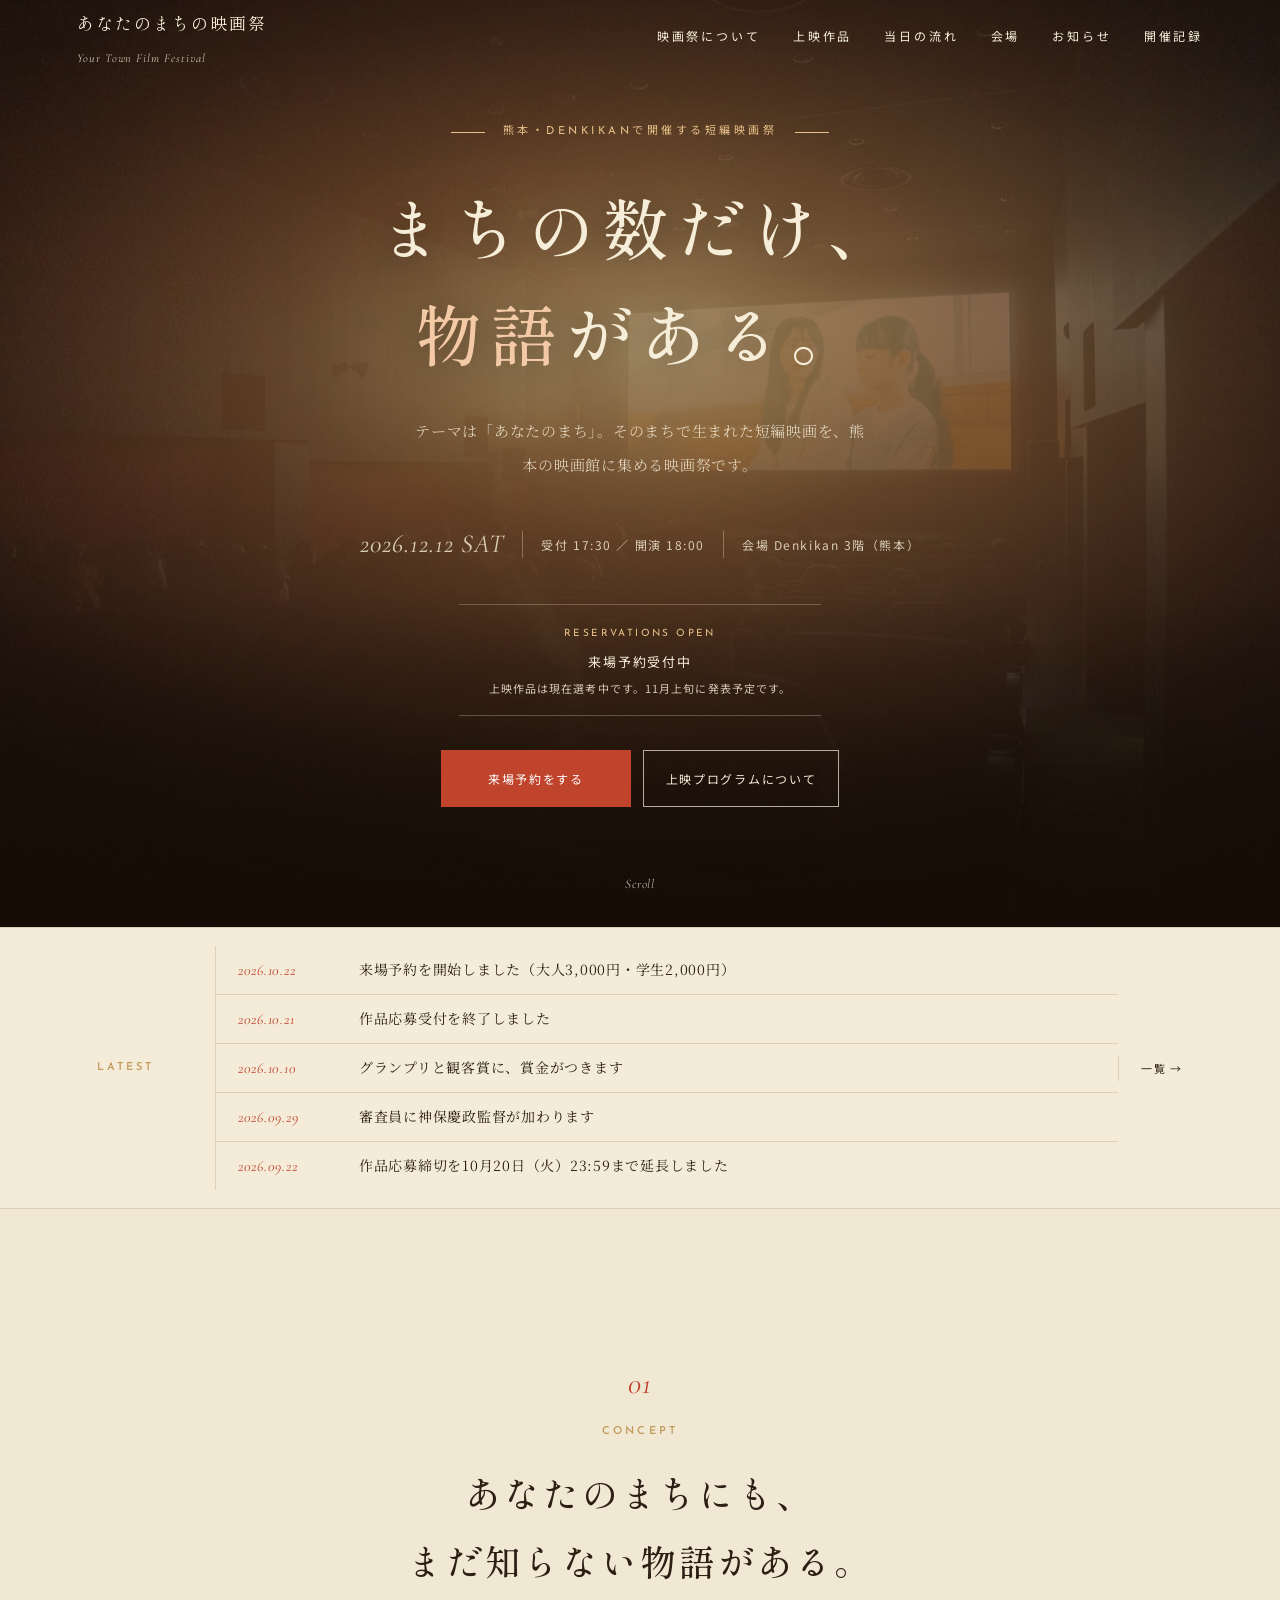
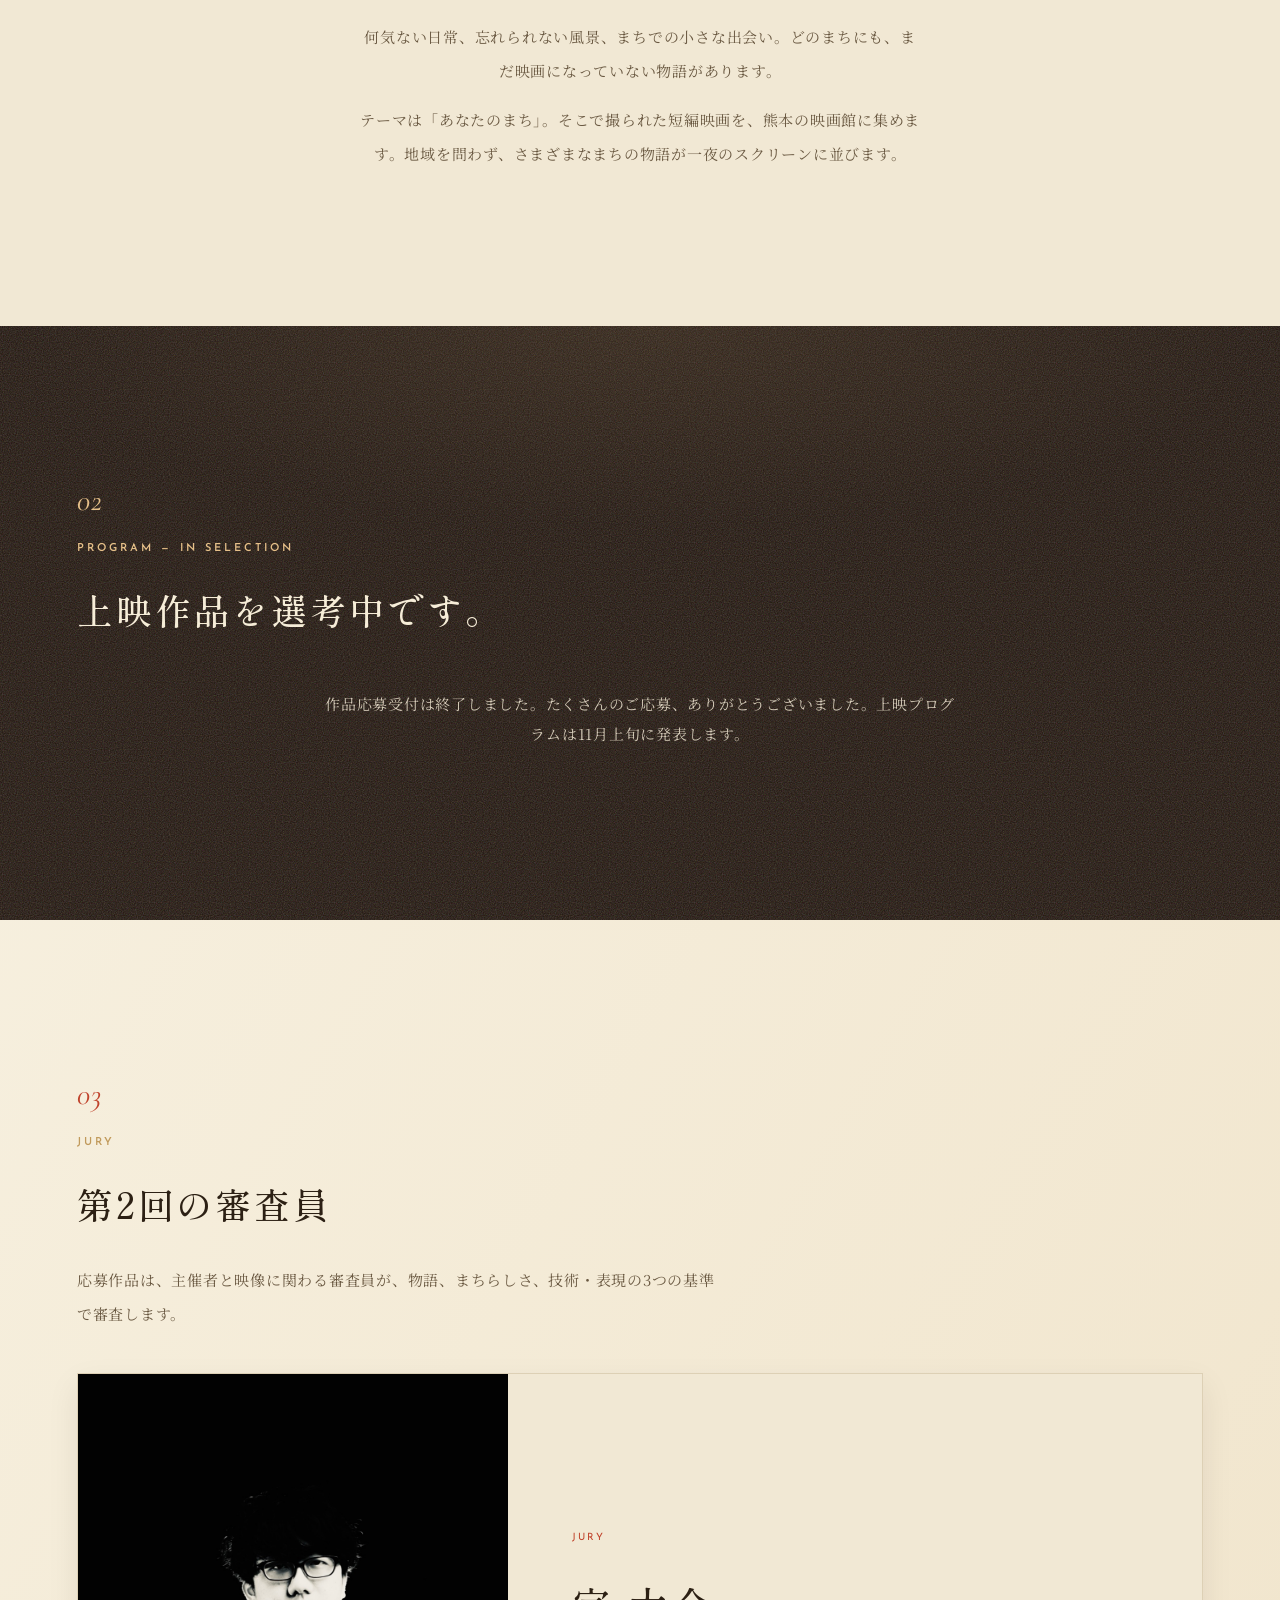
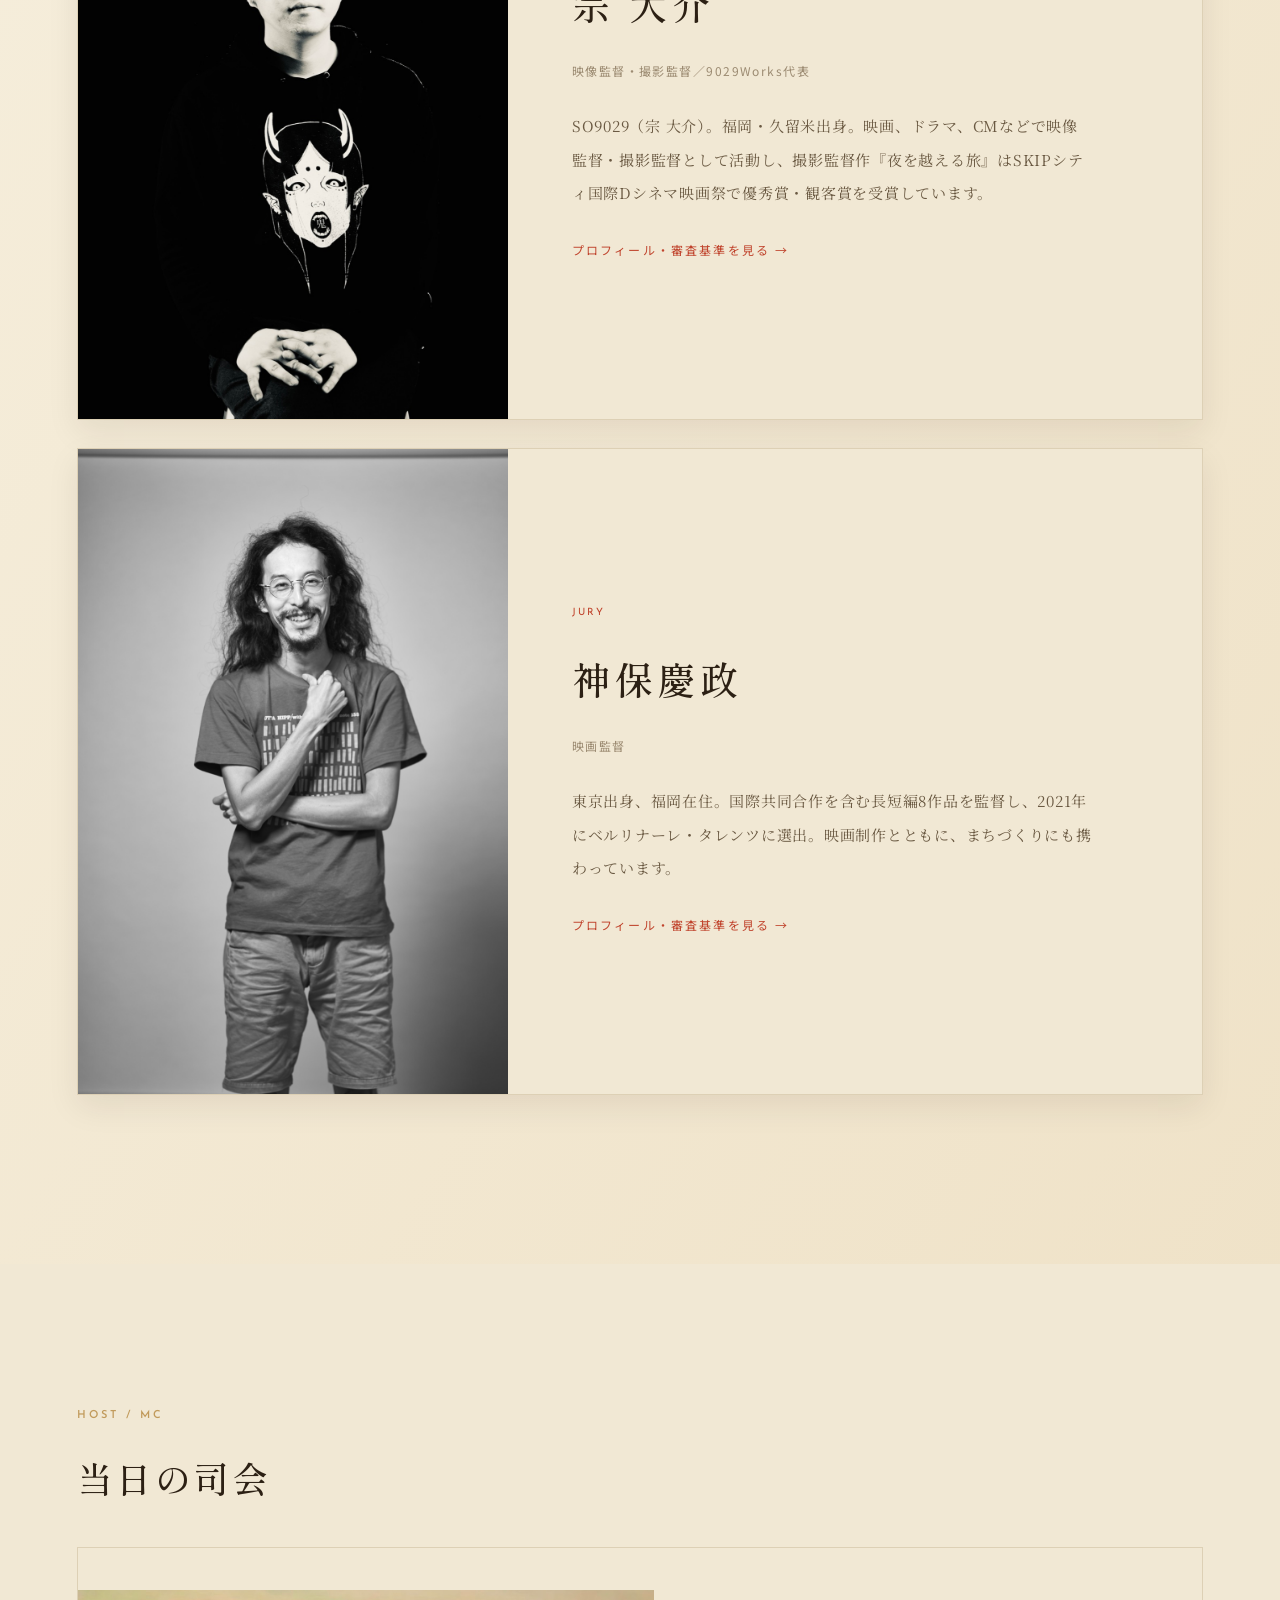
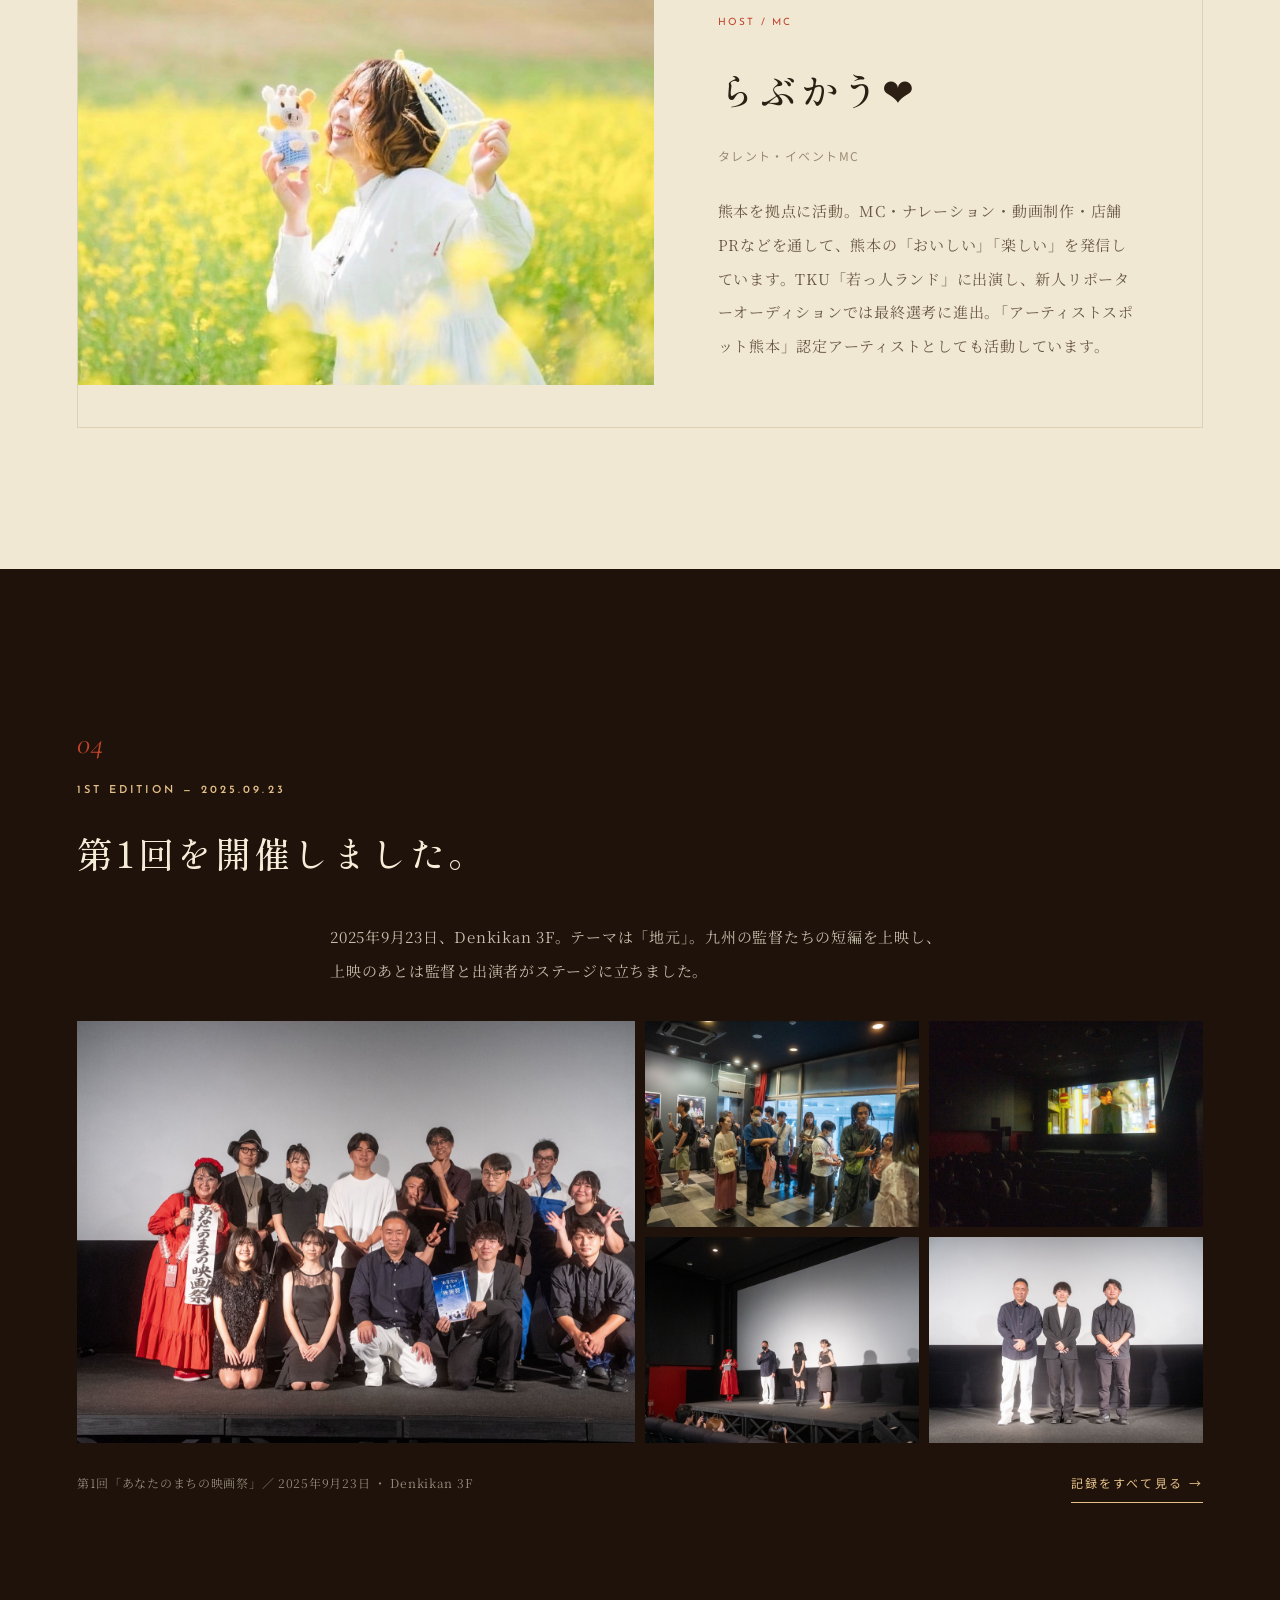
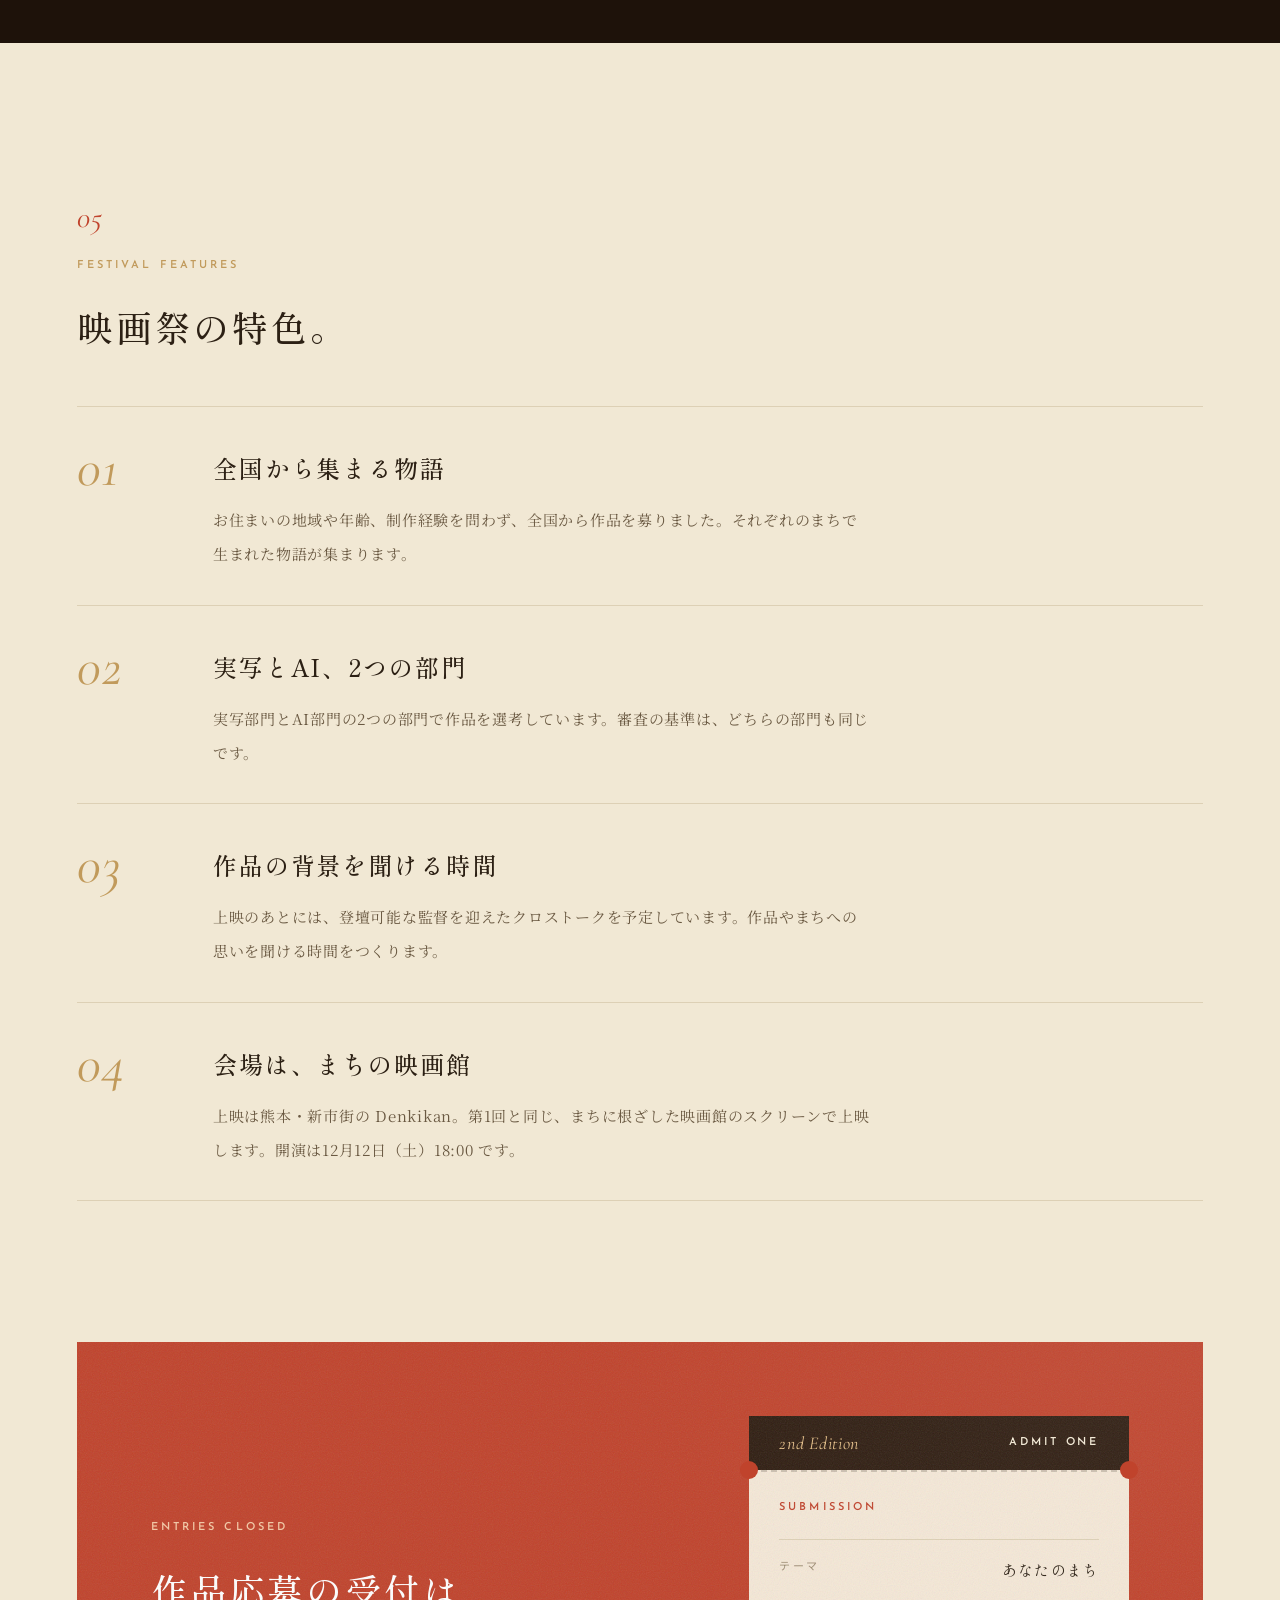
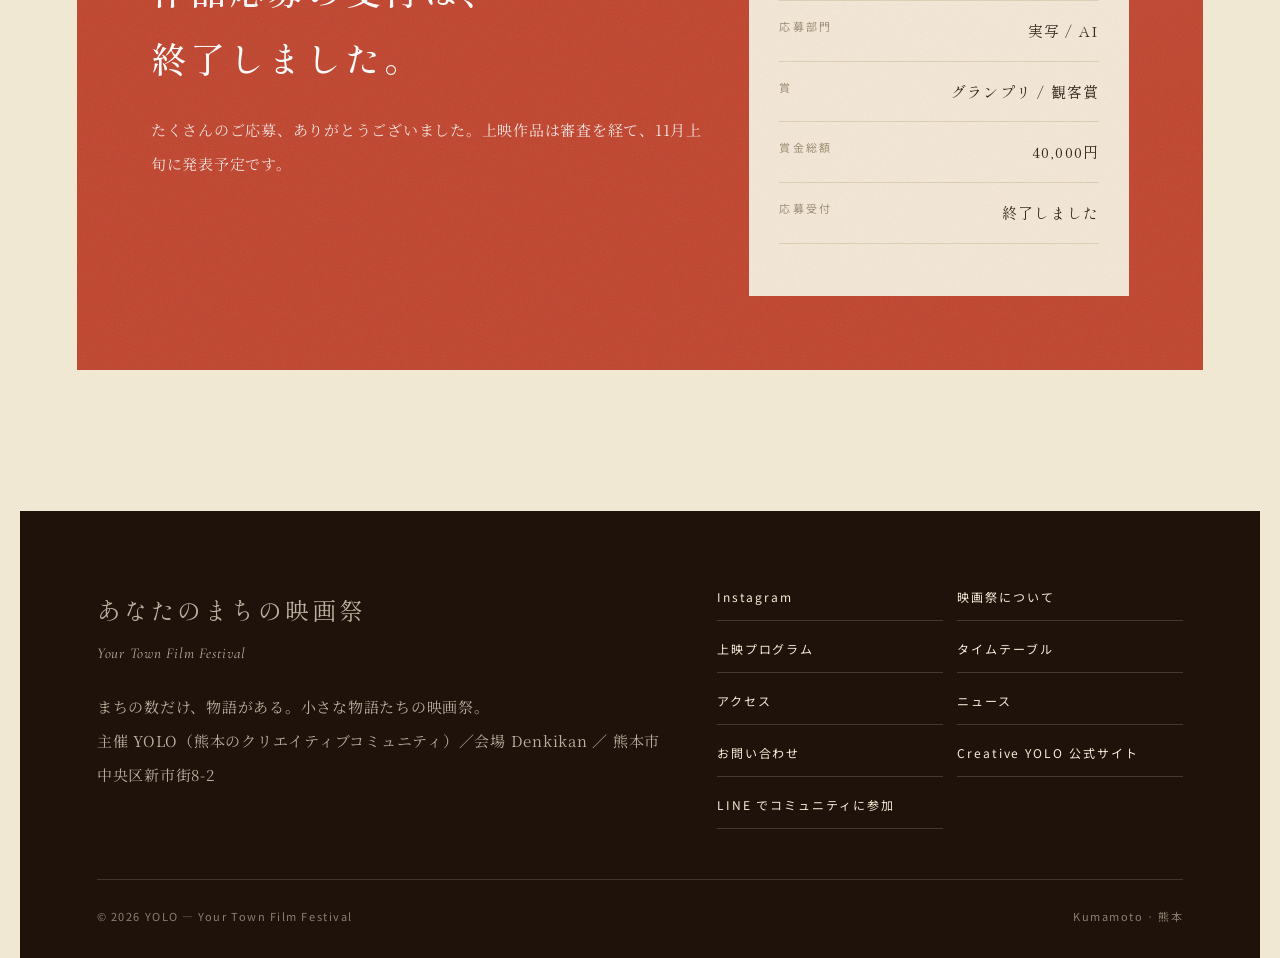
==== index.html @ b4cb2ab5 "fix: 来場予約前に作品選考中と発表予定を案内する" ====
<!doctype html>
<html lang="ja">
<head>
  <meta charset="utf-8" />
  <meta name="viewport" content="width=device-width, initial-scale=1" />
  <title>あなたのまちの映画祭 ｜ Your Town Film Festival</title>
  <meta name="description" content="12月12日、熊本・Denkikan 3階で開催。来場予約受付中。大人3,000円・学生2,000円、当日現金払い。上映作品は選考中、11月上旬発表予定です。" />
  <meta property="og:type" content="website" />
  <meta property="og:title" content="あなたのまちの映画祭 ｜ Your Town Film Festival" />
  <meta property="og:description" content="12月12日、熊本・Denkikan 3階で開催。来場予約受付中。大人3,000円・学生2,000円、当日現金払い。上映作品は選考中、11月上旬発表予定です。" />
  <meta property="og:url" content="https://yolo-film-festival.vercel.app/" />
  <meta property="og:image" content="https://yolo-film-festival.vercel.app/assets/og-image.jpg" />
  <meta property="og:locale" content="ja_JP" />
  <meta name="twitter:card" content="summary_large_image" />
  <link rel="canonical" href="https://yolo-film-festival.vercel.app/" />
  <link rel="icon" href="favicon.svg" type="image/svg+xml" />
  <link rel="icon" href="data:image/svg+xml,%3Csvg xmlns='http://www.w3.org/2000/svg' viewBox='0 0 64 64'%3E%3Crect width='64' height='64' fill='%23C0432C'/%3E%3Cpath d='M25 19v26l22-13z' fill='%23F7F0DF'/%3E%3C/svg%3E" />
  <link rel="preconnect" href="https://fonts.googleapis.com" />
  <link rel="preconnect" href="https://fonts.gstatic.com" crossorigin />
  <link href="https://fonts.googleapis.com/css2?family=Cormorant+Garamond:ital,wght@0,500;1,500&family=Josefin+Sans:wght@400;600&family=Noto+Sans+JP:wght@400;500&family=Noto+Serif+JP:wght@300;400&family=Shippori+Mincho+B1:wght@400;500;600&display=swap" rel="stylesheet" />
  <link rel="stylesheet" href="tokens.css" />
  <link rel="stylesheet" href="components.css" />
  <style>
    /* 01 Concept: 画像なし・中央寄せの単一カラム表示 */
    .section-grid--solo{grid-template-columns:1fr;justify-items:center;text-align:center}
    .section-grid--solo .section-copy{max-width:680px}
    .section-grid--solo .section-copy p:not(.chapter):not(.section-kicker){margin-left:auto;margin-right:auto}
    .section-grid--solo .keyword-row{margin-left:auto;margin-right:auto;max-width:680px}

    /* 02 Program: 作品募集中の Coming Soon 表示 */
    .coming-soon{max-width:640px;margin:0 auto;text-align:center}
    .coming-soon p{color:rgba(246,237,216,.82);margin:0 0 30px;line-height:2;font-size:15px}
    .coming-soon .button{width:auto;display:inline-flex;padding:14px 36px}
  </style>
  <meta name="google-site-verification" content="7he0VVTEDO85Pbl_M7TtZ8FH4aKwiqdkvu4j-QHQOwU" />
  <script src="assets/analytics.js"></script>
  <script type="application/ld+json">
  {
    "@context": "https://schema.org",
    "@type": "ScreeningEvent",
    "name": "第2回 あなたのまちの映画祭",
    "startDate": "2026-12-12T18:00+09:00",
    "endDate": "2026-12-12T21:00+09:00",
    "eventStatus": "https://schema.org/EventScheduled",
    "eventAttendanceMode": "https://schema.org/OfflineEventAttendanceMode",
    "description": "テーマは「あなたのまち」。短編映画が集まる映画祭。実写部門とAI部門の2部門で、作品応募受付は終了し、上映作品を選考しています。",
    "image": "https://yolo-film-festival.vercel.app/assets/og-image.jpg",
    "url": "https://yolo-film-festival.vercel.app/",
    "location": {
      "@type": "MovieTheater",
      "name": "Denkikan 3階",
      "address": {
        "@type": "PostalAddress",
        "postalCode": "860-0803",
        "streetAddress": "新市街8-2",
        "addressLocality": "熊本市中央区",
        "addressRegion": "熊本県",
        "addressCountry": "JP"
      }
    },
    "organizer": {
      "@type": "Organization",
      "name": "YOLO FILM FESTIVAL 実行委員会",
      "url": "https://yolo-film-festival.vercel.app/"
    }
  }
  </script>
  <script type="application/ld+json">
    {
      "@context": "https://schema.org",
      "@type": "WebSite",
      "@id": "https://yolo-film-festival.vercel.app/#website",
      "url": "https://yolo-film-festival.vercel.app/",
      "name": "あなたのまちの映画祭",
      "alternateName": ["YOLO FILM FESTIVAL", "Your Town Film Festival"]
    }
  </script>
</head>
<body>
  <a class="skip-link" href="#main">本文へ移動</a>

  <header class="site-header" data-header>
    <a class="brand" href="#top" aria-label="あなたのまちの映画祭 トップへ">
      <span class="brand-ja">あなたのまちの映画祭</span>
      <span class="brand-en">Your Town Film Festival</span>
    </a>
    <nav class="desktop-nav" aria-label="メインナビゲーション">
      <a href="about.html">映画祭について</a>
      <a href="program.html">上映作品</a>
      <a href="schedule.html">当日の流れ</a>
      <a href="access.html">会場</a>
      <a href="news.html">お知らせ</a>
      <a href="archive.html">開催記録</a>
      
    </nav>
    <button class="menu-button" type="button" aria-expanded="false" aria-controls="mobile-nav" data-menu-button>
      <span></span><span></span>
      <span class="sr-only">メニュー</span>
    </button>
  </header>

  <div class="mobile-nav" id="mobile-nav" aria-hidden="true" data-mobile-nav>
    <a href="about.html">映画祭について</a>
    <a href="program.html">上映作品</a>
    <a href="schedule.html">当日の流れ</a>
    <a href="access.html">会場</a>
    <a href="news.html">お知らせ</a>
    <a href="archive.html">開催記録</a>
    
  </div>

  <main id="main">
    <section class="hero" id="top" aria-label="あなたのまちの映画祭">
      <div class="hero__photo" aria-hidden="true"></div>
      <div class="hero__bloom" aria-hidden="true"></div>
      <div class="hero__grain" aria-hidden="true"></div>
      <div class="hero__vignette" aria-hidden="true"></div>

      <div class="hero__inner">
        <p class="hero__eyebrow"><span></span>熊本・Denkikanで開催する短編映画祭<span></span></p>
        <h1>まちの数だけ、<br><em>物語</em>がある。</h1>
        <p class="hero__lead">テーマは「あなたのまち」。そのまちで生まれた短編映画を、熊本の映画館に集める映画祭です。</p>
        <div class="hero__meta" aria-label="開催概要">
          <span class="year">2026.12.12 SAT</span>
          <span>受付 17:30 ／ 開演 18:00</span>
          <span>会場 Denkikan 3階（熊本）</span>
        </div>
        <div class="hero__deadline" role="status">
          <span class="hero__deadline-label">Reservations Open</span>
          <span class="hero__deadline-date">来場予約受付中</span>
          <span class="hero__deadline-notes" id="program-announcement">上映作品は現在選考中です。11月上旬に発表予定です。</span>
        </div>
        <div class="hero__actions" aria-label="映画祭の主な案内">
          <a class="hero__button hero__button--primary" href="https://yolo-tickets.vercel.app/yolo-ff-20261212/reserve" aria-describedby="program-announcement">来場予約をする</a>
          <a class="hero__button" href="program.html">上映プログラムについて</a>
        </div>
      </div>
      <a class="scroll-cue" href="#news">Scroll</a>
    </section>

    <section class="news-strip" id="news" aria-label="最新のお知らせ">
      <div class="news-strip__inner">
        <p class="section-kicker">Latest</p>
        <div class="news-list">
          <a class="news-item" href="news.html#tickets-open"><time datetime="2026-10-22">2026.10.22</time><span>来場予約を開始しました（大人3,000円・学生2,000円）</span></a>
          <a class="news-item" href="news.html#entries-closed"><time datetime="2026-10-21">2026.10.21</time><span>作品応募受付を終了しました</span></a>
          <a class="news-item" href="news.html#awards-announcement"><time datetime="2026-10-10">2026.10.10</time><span>グランプリと観客賞に、賞金がつきます</span></a>
          <a class="news-item" href="news.html#jury-jimbo"><time>2026.09.29</time><span>審査員に神保慶政監督が加わります</span></a>
          <a class="news-item" href="news.html#entry-deadline"><time>2026.09.22</time><span>作品応募締切を10月20日（火）23:59まで延長しました</span></a>
        </div>
        <a href="news.html" class="news-more">一覧 →</a>
      </div>
    </section>

    <section class="section concept" id="concept">
      <div class="section-grid section-grid--solo">
        <div class="section-copy" data-reveal>
          <p class="chapter">01</p>
          <p class="section-kicker">Concept</p>
          <h2>あなたのまちにも、まだ知らない物語がある。</h2>
          <p>何気ない日常、忘れられない風景、まちでの小さな出会い。どのまちにも、まだ映画になっていない物語があります。</p>
          <p>テーマは「あなたのまち」。そこで撮られた短編映画を、熊本の映画館に集めます。地域を問わず、さまざまなまちの物語が一夜のスクリーンに並びます。</p>
        </div>
      </div>
    </section>

    <section class="section program section-dark" id="program">
      <div class="section-head section-head--stack" data-reveal>
        <p class="chapter">02</p>
        <p class="section-kicker">Program — In Selection</p>
        <h2>上映作品を選考中です。</h2>
      </div>
      <div class="coming-soon" data-reveal>
        <p>作品応募受付は終了しました。たくさんのご応募、ありがとうございました。上映プログラムは11月上旬に発表します。</p>
        
      </div>
    </section>

    <section class="section jury" id="jury" aria-labelledby="jury-title">
      <div class="section-head section-head--stack jury__head" data-reveal>
        <p class="chapter">03</p>
        <p class="section-kicker">Jury</p>
        <h2 id="jury-title">第2回の審査員</h2>
        <p>応募作品は、主催者と映像に関わる審査員が、物語、まちらしさ、技術・表現の3つの基準で審査します。</p>
      </div>
      <article class="jury__feature" data-reveal>
        <img class="jury__portrait" src="assets/jury-so9029.jpg" alt="第2回あなたのまちの映画祭 審査員、宗 大介" loading="lazy" width="1066" height="1600">
        <div class="jury__body">
          <p class="jury__label">Jury</p>
          <h3>宗 大介</h3>
          <p class="jury__role">映像監督・撮影監督／9029Works代表</p>
          <p>SO9029（宗 大介）。福岡・久留米出身。映画、ドラマ、CMなどで映像監督・撮影監督として活動し、撮影監督作『夜を越える旅』はSKIPシティ国際Dシネマ映画祭で優秀賞・観客賞を受賞しています。</p>
          <a class="text-link" href="entry.html#jury">プロフィール・審査基準を見る →</a>
        </div>
      </article>
      <article class="jury__feature" data-reveal>
        <img class="jury__portrait" src="assets/jury-jimbo.jpeg" alt="第2回あなたのまちの映画祭 審査員、神保慶政" loading="lazy" width="1024" height="1536">
        <div class="jury__body">
          <p class="jury__label">Jury</p>
          <h3>神保慶政</h3>
          <p class="jury__role">映画監督</p>
          <p>東京出身、福岡在住。国際共同合作を含む長短編8作品を監督し、2021年にベルリナーレ・タレンツに選出。映画制作とともに、まちづくりにも携わっています。</p>
          <a class="text-link" href="entry.html#jury">プロフィール・審査基準を見る →</a>
        </div>
      </article>
    </section>

    <section class="section host" id="host" aria-labelledby="host-title">
      <div class="section-head section-head--stack host__head" data-reveal>
        <p class="section-kicker">Host / MC</p>
        <h2 id="host-title">当日の司会</h2>
      </div>
      <article class="host__feature" data-reveal>
        <img class="host__portrait" src="assets/host-lovekau.jpeg" alt="映画祭の司会を務める、らぶかう❤︎" loading="lazy" width="1083" height="744">
        <div class="host__body">
          <p class="host__label">Host / MC</p>
          <h3>らぶかう❤︎</h3>
          <p class="host__role">タレント・イベントMC</p>
          <p>熊本を拠点に活動。MC・ナレーション・動画制作・店舗PRなどを通して、熊本の「おいしい」「楽しい」を発信しています。TKU「若っ人ランド」に出演し、新人リポーターオーディションでは最終選考に進出。「アーティストスポット熊本」認定アーティストとしても活動しています。</p>
        </div>
      </article>
    </section>

    <section class="section past" id="past" aria-labelledby="past-title">
      <div class="section-head section-head--stack" data-reveal>
        <p class="chapter">04</p>
        <p class="section-kicker">1st Edition — 2025.09.23</p>
        <h2 id="past-title">第1回を開催しました。</h2>
      </div>
      <p class="past__lead" data-reveal>2025年9月23日、Denkikan 3F。テーマは「地元」。九州の監督たちの短編を上映し、上映のあとは監督と出演者がステージに立ちました。</p>
      <div class="past__grid" data-reveal>
        <a href="archive.html" aria-label="第1回の記録を見る（登壇者の記念撮影）">
          <img src="assets/archive-2025/2025-12.jpg" alt="上映後、ステージに並んだ監督と出演者たちの記念撮影" loading="lazy" width="1600" height="1068">
        </a>
        <a href="archive.html" aria-label="第1回の記録を見る（ロビー）">
          <img src="assets/archive-2025/2025-07.jpg" alt="開場前、ロビーで開演を待つ来場者" loading="lazy" width="1600" height="1068">
        </a>
        <a href="archive.html" aria-label="第1回の記録を見る（上映中）">
          <img src="assets/archive-2025/2025-08.jpg" alt="暗くなった客席と、短編を映すスクリーン" loading="lazy" width="1600" height="1068">
        </a>
        <a href="archive.html" aria-label="第1回の記録を見る（監督トーク）">
          <img src="assets/archive-2025/2025-09.jpg" alt="上映後、ステージで話す登壇者たち" loading="lazy" width="1600" height="1068">
        </a>
        <a href="archive.html" aria-label="第1回の記録を見る（登壇）">
          <img src="assets/archive-2025/2025-05.jpg" alt="ステージに並ぶ監督たち" loading="lazy" width="1600" height="1068">
        </a>
      </div>
      <div class="past__foot">
        <p class="past__caption">第1回「あなたのまちの映画祭」／ 2025年9月23日 ・ Denkikan 3F</p>
        <a class="past__more" href="archive.html">記録をすべて見る →</a>
      </div>
    </section>

    <section class="section features" id="features">
      <div class="section-head section-head--stack" data-reveal>
        <p class="chapter">05</p>
        <p class="section-kicker">Festival Features</p>
        <h2>映画祭の特色。</h2>
      </div>
      <div class="feature-list" data-reveal>
        <article><span>01</span><div><h3>全国から集まる物語</h3><p>お住まいの地域や年齢、制作経験を問わず、全国から作品を募りました。それぞれのまちで生まれた物語が集まります。</p></div></article>
        <article><span>02</span><div><h3>実写とAI、2つの部門</h3><p>実写部門とAI部門の2つの部門で作品を選考しています。審査の基準は、どちらの部門も同じです。</p></div></article>
        <article><span>03</span><div><h3>作品の背景を聞ける時間</h3><p>上映のあとには、登壇可能な監督を迎えたクロストークを予定しています。作品やまちへの思いを聞ける時間をつくります。</p></div></article>
        <article><span>04</span><div><h3>会場は、まちの映画館</h3><p>上映は熊本・新市街の Denkikan。第1回と同じ、まちに根ざした映画館のスクリーンで上映します。開演は12月12日（土）18:00 です。</p></div></article>
      </div>
    </section>

    <section class="section entries" id="entries">
      <div class="entry-card" data-reveal>
        <div class="entry-copy">
          <p class="section-kicker">Entries Closed</p>
          <h2>作品応募の受付は、<br>終了しました。</h2>
          <p>たくさんのご応募、ありがとうございました。上映作品は審査を経て、11月上旬に発表予定です。</p>
        </div>
        <div class="ticket" aria-label="応募概要">
          <div class="ticket__head">
            <span class="ticket__edition">2nd Edition</span>
            <span class="ticket__admit">ADMIT ONE</span>
          </div>
          <div class="ticket__body">
            <p class="ticket__label">Submission</p>
            <dl>
              <div><dt>テーマ</dt><dd>あなたのまち</dd></div>
              <div><dt>応募部門</dt><dd>実写 / AI</dd></div>
              <div id="awards"><dt>賞</dt><dd>グランプリ / 観客賞</dd></div>
              <div><dt>賞金総額</dt><dd>40,000円</dd></div>
              <div><dt>応募受付</dt><dd>終了しました</dd></div>
            </dl>
            
          </div>
        </div>
      </div>
    </section>
  </main>

  <footer class="site-footer">
    <div>
      <p class="footer-brand">あなたのまちの映画祭</p>
      <p class="footer-en">Your Town Film Festival</p>
      <p>まちの数だけ、物語がある。小さな物語たちの映画祭。<br>主催 YOLO（熊本のクリエイティブコミュニティ）／会場 Denkikan ／ 熊本市中央区新市街8-2</p>
    </div>
    <div class="footer-links">
      <a href="https://www.instagram.com/creative.yolo/" target="_blank" rel="noopener">Instagram</a>
      <a href="about.html">映画祭について</a><a href="program.html">上映プログラム</a><a href="schedule.html">タイムテーブル</a>
      <a href="access.html">アクセス</a><a href="news.html">ニュース</a><a href="mailto:creative.yolo0406@gmail.com">お問い合わせ</a>
      <a href="https://yolo-official.vercel.app/" target="_blank" rel="noopener">Creative YOLO 公式サイト</a>
      <a href="https://line.me/R/ti/p/@140irxqh" target="_blank" rel="noopener">LINE でコミュニティに参加</a>
    </div>
    <div class="footer-bottom"><span>© 2026 YOLO — Your Town Film Festival</span><span>Kumamoto · 熊本</span></div>
  </footer>

  <script src="site.js"></script>
</body>
</html>
---- tokens.css ----
:root{
  --paper:#F1E8D4; --paper-2:#F7F0DF; --ink:#2C2014; --ink-2:#6A5942; --ink-3:#9C8B72;
  --line:#DDD0B5; --accent:#C0432C; --accent-d:#A2331E; --gold:#C19A5B;
  --dark:#1E120A; --dark-2:#2E1C10; --cream:#F6EDD8; --dark-gold:#E6C089; --soft-red:#F4C9A6;
  --gutter:clamp(28px,6vw,96px); --section-y:clamp(72px,11vw,150px); --max:1240px;
  --mincho:'Shippori Mincho B1',serif; --serif:'Noto Serif JP',serif; --sans:'Noto Sans JP',sans-serif; --roman:'Cormorant Garamond',serif; --label:'Josefin Sans',var(--sans);
  --ease:cubic-bezier(.16,1,.3,1);
  --grain:url("data:image/svg+xml,%3Csvg xmlns='http://www.w3.org/2000/svg' width='180' height='180'%3E%3Cfilter id='n'%3E%3CfeTurbulence type='fractalNoise' baseFrequency='0.85' numOctaves='2'/%3E%3C/filter%3E%3Crect width='100%25' height='100%25' filter='url(%23n)' opacity='0.5'/%3E%3C/svg%3E");
}
*{box-sizing:border-box} html{scroll-behavior:smooth} body{margin:0;background:var(--paper);color:var(--ink);font-family:var(--serif);font-size:15px;letter-spacing:.05em;line-height:2.25} a{color:inherit;text-decoration:none} img{max-width:100%} button{font:inherit;color:inherit} :focus-visible{outline:2px solid var(--accent);outline-offset:3px} h1,h2,h3{text-wrap:balance;word-break:auto-phrase}.sr-only{position:absolute;width:1px;height:1px;padding:0;margin:-1px;overflow:hidden;clip:rect(0,0,0,0);white-space:nowrap;border:0}.skip-link{position:fixed;z-index:1000;left:16px;top:16px;background:var(--paper-2);padding:8px 12px;transform:translateY(-140%)}.skip-link:focus{transform:none}
@media (prefers-reduced-motion:reduce){*,*::before,*::after{animation-duration:.001ms!important;animation-iteration-count:1!important;transition-duration:.001ms!important;scroll-behavior:auto!important}}

:root{--hero-display:clamp(40px,5.2vw,72px);--hero-leading:1.6;--nav-size:12px;--hero-mobile:clamp(32px,9vw,46px);--hero-gutter:clamp(24px,5vw,60px)}

/* 作品決定後の表示確認用。プレビュー専用ブランチ。 */
:root{--preview-space-1:.25rem;--preview-space-2:.5rem;--preview-space-3:.75rem;--preview-space-4:1rem;--preview-space-5:1.5rem;--preview-space-6:2rem;--preview-space-7:3rem;--preview-space-8:4rem;--preview-copy:68ch;--preview-radius:4px;--preview-notice-size:12px;--preview-small:13px;--preview-body:15px;--preview-film-title:23px;--preview-title:clamp(30px,5vw,48px);--preview-section-title:clamp(24px,3vw,32px)}

:root{--preview-anchor-offset:7rem}
---- components.css ----
.site-header{position:fixed;z-index:100;inset:0 0 auto;height:76px;padding:0 var(--gutter);display:flex;align-items:center;justify-content:space-between;color:var(--cream);transition:background .6s var(--ease),color .6s var(--ease),border .6s var(--ease),backdrop-filter .6s var(--ease)}
.site-header.scrolled{background:rgba(241,232,212,.82);color:var(--ink);border-bottom:1px solid rgba(221,208,181,.75);backdrop-filter:blur(10px)}.brand{display:grid;gap:2px}.brand-ja{font-family:var(--mincho);font-size:17px;letter-spacing:.12em}.brand-en{font-family:var(--roman);font-style:italic;font-size:12px;letter-spacing:.08em;opacity:.82}.desktop-nav{display:flex;gap:32px;font-family:var(--label);font-size:11px;text-transform:uppercase;letter-spacing:.26em}.desktop-nav a{position:relative}.desktop-nav a::after{content:"";position:absolute;left:0;right:0;bottom:-8px;height:1px;background:var(--accent);transform:scaleX(0);transform-origin:left;transition:.5s var(--ease)}.desktop-nav a:hover::after{transform:scaleX(1)}.menu-button{display:none;background:none;border:0;width:42px;height:42px;position:relative}.menu-button span:not(.sr-only){position:absolute;left:8px;right:8px;height:1px;background:currentColor;transition:.4s var(--ease)}.menu-button span:first-child{top:17px}.menu-button span:nth-child(2){top:25px}.mobile-nav{position:fixed;z-index:90;inset:0;background:var(--paper);display:grid;place-content:center;gap:30px;text-align:center;font-family:var(--mincho);font-size:24px;letter-spacing:.12em;transform:translateY(-100%);transition:.7s var(--ease)}.mobile-nav.open{transform:none}
.hero{min-height:100svh;position:relative;overflow:hidden;display:grid;place-items:center;padding:120px var(--gutter);text-align:center;color:var(--cream);background:radial-gradient(78% 56% at 50% 38%,#F0C683 0%,#D69C5C 16%,#A66C3A 36%,#5E3A20 62%,#2E1C10 84%,#1E120A 100%)}.hero__bloom{position:absolute;inset:9% 22% 40%;background:radial-gradient(ellipse,rgba(255,225,170,.55),rgba(255,205,140,.12) 48%,transparent 70%);filter:blur(8px);animation:drift 24s var(--ease) infinite alternate}.hero__grain{position:absolute;inset:0;background-image:var(--grain);opacity:.10;mix-blend-mode:overlay}.hero__vignette{position:absolute;inset:0;background:radial-gradient(120% 90% at 50% 42%,transparent 40%,rgba(20,11,5,.7) 100%),linear-gradient(0deg,rgba(18,10,4,.66),transparent 36%)}.hero__inner{position:relative;z-index:2;max-width:780px}.hero__eyebrow{display:flex;align-items:center;justify-content:center;gap:18px;margin:0 0 28px;color:var(--dark-gold);font-family:var(--label);font-size:11px;letter-spacing:.32em;text-transform:uppercase}.hero__eyebrow span{width:34px;height:1px;background:currentColor}.hero h1{margin:0;font-family:var(--mincho);font-weight:500;font-size:clamp(28px,3.2vw,44px);line-height:2.1;letter-spacing:.12em;text-shadow:0 2px 36px rgba(0,0,0,.4)}.hero h1 em{font-style:normal;color:var(--soft-red)}.hero__lead{max-width:460px;margin:28px auto 34px;color:rgba(246,237,216,.88);font-weight:300}.hero__meta{display:flex;justify-content:center;align-items:center;gap:18px;flex-wrap:wrap;font-family:var(--sans);font-size:12px;letter-spacing:.13em;color:rgba(246,237,216,.82)}.hero__meta span+span{border-left:1px solid rgba(246,237,216,.32);padding-left:18px}.hero__meta .year{font-family:var(--roman);font-style:italic;font-size:26px;letter-spacing:.04em}.scroll-cue{position:absolute;z-index:2;left:50%;bottom:28px;transform:translateX(-50%);font-family:var(--roman);font-style:italic;font-size:13px;color:rgba(246,237,216,.72)}@keyframes drift{from{transform:scale(1) translateY(0)}to{transform:scale(1.04) translateY(12px)}}
.news-strip{border-block:1px solid var(--line);background:rgba(247,240,223,.55)}.news-strip__inner{max-width:var(--max);margin:auto;padding:18px var(--gutter);display:grid;grid-template-columns:auto repeat(3,1fr) auto;align-items:center;gap:0}.section-kicker{margin:0 0 14px;font-family:var(--label);font-size:11px;font-weight:600;letter-spacing:.28em;text-transform:uppercase;color:var(--gold)}.news-strip .section-kicker{margin:0 28px 0 0}.news-item{border-left:1px solid var(--line);padding:4px 22px;display:grid;gap:2px;line-height:1.6}.news-item time{font-family:var(--roman);font-style:italic;color:var(--accent);font-size:16px}.news-item span{font-size:14px}.news-more{font-family:var(--sans);font-size:11px;letter-spacing:.16em;border-left:1px solid var(--line);padding-left:22px;white-space:nowrap}.section{padding:var(--section-y) var(--gutter)}.section-grid,.section-head,.entry-card,.site-footer{max-width:var(--max);margin:auto}.section-grid{display:grid;grid-template-columns:minmax(280px,520px) 1fr;gap:clamp(44px,8vw,118px);align-items:center}.chapter{margin:0 0 2px;font-family:var(--roman);font-style:italic;color:var(--accent);font-size:30px;letter-spacing:.04em}.section h2{font-family:var(--mincho);font-weight:500;font-size:clamp(26px,2.8vw,40px);line-height:1.9;letter-spacing:.08em;margin:0 0 26px}.section-copy p:not(.chapter):not(.section-kicker){color:var(--ink-2);max-width:560px}.keyword-row{display:grid;grid-template-columns:repeat(3,1fr);border-top:1px solid var(--line);border-bottom:1px solid var(--line);margin-top:38px}.keyword-row span{padding:18px 16px;border-left:1px solid var(--line);display:grid;gap:3px}.keyword-row span:first-child{border-left:0}.keyword-row strong{font-family:var(--mincho);font-weight:500;letter-spacing:.1em}.keyword-row small{font-family:var(--sans);font-size:10px;letter-spacing:.22em;text-transform:uppercase;color:var(--ink-3)}.concept-visual{min-height:520px;display:grid;place-items:center}.still-card{position:relative;overflow:hidden;background:radial-gradient(80% 55% at 48% 36%,rgba(244,201,166,.8),rgba(193,154,91,.55) 28%,rgba(106,89,66,.32) 56%,rgba(247,240,223,.2) 100%),linear-gradient(135deg,rgba(247,240,223,.72),rgba(193,154,91,.15));box-shadow:0 10px 30px rgba(40,24,12,.10)}.still-card::after,.film-card__image::after{content:"";position:absolute;inset:0;background-image:var(--grain);opacity:.11;mix-blend-mode:overlay}.still-card--large{width:min(100%,560px);aspect-ratio:4/5}.still-card__label{position:absolute;left:22px;bottom:20px;z-index:1;font-family:var(--sans);font-size:10px;letter-spacing:.22em;text-transform:uppercase;color:rgba(44,32,20,.56)}
.section-dark{background:var(--dark);color:var(--cream);position:relative;overflow:hidden}.section-dark::before{content:"";position:absolute;inset:0;background:radial-gradient(70% 48% at 50% 0%,rgba(230,192,137,.16),transparent 70%),var(--grain);opacity:.55;pointer-events:none}.section-dark>*{position:relative}.section-head{display:flex;align-items:end;justify-content:space-between;gap:30px;margin-bottom:46px}.section-dark .section-kicker,.section-dark .chapter{color:var(--dark-gold)}.section-dark h2{margin-bottom:0}.program-actions{display:flex;align-items:center;gap:24px}.text-link{font-family:var(--sans);font-size:12px;letter-spacing:.18em;color:var(--dark-gold)}.round-buttons{display:flex;gap:10px}.round-buttons button{width:44px;height:44px;border:1px solid rgba(246,237,216,.28);background:transparent;color:var(--cream);border-radius:50%;cursor:pointer}.program-rail{display:grid;grid-auto-flow:column;grid-auto-columns:minmax(260px,360px);gap:22px;overflow-x:auto;scroll-snap-type:x mandatory;padding-bottom:20px;scrollbar-width:thin}.film-card{scroll-snap-align:start;background:rgba(246,237,216,.06);border:1px solid rgba(246,237,216,.13)}.film-card__image{position:relative;aspect-ratio:4/3;overflow:hidden}.image-01{background:radial-gradient(circle at 35% 28%,#E6C089,#7C4D2A 45%,#25150B)}.image-02{background:linear-gradient(135deg,#E7B66C,#6A3D1F 52%,#201109)}.image-03{background:radial-gradient(circle at 70% 35%,#F4C9A6,#5E3A20 42%,#120905)}.image-04{background:linear-gradient(150deg,#C19A5B,#6A5942 48%,#211209)}.image-05{background:radial-gradient(circle at 44% 44%,#F0C683,#8E5A30 40%,#190D06)}.film-card__body{padding:20px}.tag{display:inline-block;font-family:var(--label);font-size:10px;letter-spacing:.16em;padding:3px 8px;margin-bottom:14px}.tag-live{background:var(--accent);color:#fff}.tag-ai{background:var(--dark-gold);color:var(--dark)}.film-card h3{font-family:var(--mincho);font-weight:500;font-size:21px;letter-spacing:.08em;margin:0 0 8px}.film-card p,.dummy-note{font-family:var(--sans);font-size:11px;letter-spacing:.15em;color:rgba(246,237,216,.68);margin:0}.dummy-note{max-width:var(--max);margin:18px auto 0}.section-head--stack{display:block}.feature-list{max-width:var(--max);margin:auto;border-top:1px solid var(--line)}.feature-list article{display:grid;grid-template-columns:110px 1fr;gap:26px;padding:34px 0;border-bottom:1px solid var(--line)}.feature-list span{font-family:var(--roman);font-style:italic;font-size:54px;color:var(--gold);line-height:1}.feature-list h3{font-family:var(--mincho);font-weight:500;font-size:24px;letter-spacing:.08em;margin:0 0 8px}.feature-list p{margin:0;color:var(--ink-2);max-width:660px}.entries{padding-top:0}.entry-card{display:grid;grid-template-columns:1.1fr minmax(260px,380px);gap:46px;align-items:center;background:var(--accent);color:#fff;padding:clamp(36px,6vw,74px);position:relative;overflow:hidden}.entry-card::after{content:"";position:absolute;inset:0;background:radial-gradient(80% 90% at 95% 0%,rgba(255,255,255,.16),transparent 62%),var(--grain);opacity:.25;pointer-events:none}.entry-card>*{position:relative}.entry-copy h2{margin-bottom:22px}.entry-copy p{max-width:570px;color:rgba(255,255,255,.86)}.entry-card .section-kicker{color:#F4C9A6}.submission-card{background:rgba(247,240,223,.94);color:var(--ink);padding:30px}.submission-card>p{font-family:var(--sans);font-size:11px;letter-spacing:.3em;text-transform:uppercase;color:var(--accent);margin:0 0 18px}.submission-card dl{margin:0 0 24px}.submission-card div{display:flex;justify-content:space-between;border-top:1px solid var(--line);padding:13px 0}.submission-card div:last-child{border-bottom:1px solid var(--line)}dt{font-family:var(--sans);font-size:11px;letter-spacing:.22em;color:var(--ink-3)}dd{margin:0;font-family:var(--mincho);letter-spacing:.08em}.button{display:inline-flex;align-items:center;justify-content:center;width:100%;background:var(--accent);color:#fff;padding:12px 20px;font-family:var(--sans);font-size:12px;letter-spacing:.18em;transition:.4s var(--ease)}.button:hover{background:var(--accent-d)}.site-footer{padding:72px var(--gutter) 30px;background:var(--dark);color:var(--cream);display:grid;grid-template-columns:1.1fr .9fr;gap:50px}.footer-brand{font-family:var(--mincho);font-size:24px;letter-spacing:.12em;margin:0}.footer-en{font-family:var(--roman);font-style:italic;color:var(--dark-gold);margin:0 0 20px}.site-footer p{color:rgba(246,237,216,.72)}.footer-links{display:grid;grid-template-columns:repeat(2,1fr);gap:14px;font-family:var(--sans);font-size:12px;letter-spacing:.16em}.footer-links a{border-bottom:1px solid rgba(246,237,216,.18);padding-bottom:10px}.footer-bottom{grid-column:1/-1;border-top:1px solid rgba(246,237,216,.16);padding-top:24px;display:flex;justify-content:space-between;color:rgba(246,237,216,.5);font-family:var(--sans);font-size:11px;letter-spacing:.14em}
.jury{background:linear-gradient(120deg,rgba(247,240,223,.86),rgba(238,222,191,.58))}.jury__head{max-width:var(--max);margin:0 auto 42px}.jury__head p:last-child{max-width:640px;margin:0;color:var(--ink-2)}.jury__feature{max-width:var(--max);margin:0 auto 28px;display:grid;grid-template-columns:minmax(250px,430px) minmax(280px,1fr);background:var(--paper);border:1px solid var(--line);box-shadow:0 12px 30px rgba(40,24,12,.08);overflow:hidden}.jury__portrait{display:block;width:100%;height:auto;aspect-ratio:2/3;object-fit:contain}.jury__body{align-self:center;padding:clamp(30px,5vw,68px)}.jury__label{margin:0 0 11px;font-family:var(--label);font-size:10px;letter-spacing:.22em;text-transform:uppercase;color:var(--accent)}.jury__body h3{margin:0;font-family:var(--mincho);font-size:clamp(30px,3vw,40px);font-weight:500;letter-spacing:.12em;color:var(--ink)}.jury__role{margin:10px 0 25px;font-family:var(--sans);font-size:12px;letter-spacing:.12em;color:var(--ink-3)}.jury__body>p:not(.jury__label):not(.jury__role){max-width:520px;margin:0;color:var(--ink-2)}.jury__body .text-link{display:inline-block;margin-top:26px;color:var(--accent)}
.news-strip__inner{grid-template-columns:118px minmax(0,1fr) auto}.news-strip .section-kicker{margin:0}.news-list{border-left:1px solid var(--line)}.news-item{border-left:0;border-top:1px solid var(--line);grid-template-columns:105px 1fr;align-items:baseline;padding:12px 22px;gap:16px}.news-item:first-child{border-top:0}.news-item time{font-size:15px}.news-item span{font-size:14px}.news-more{align-self:center}
.still-card::before{content:"";position:absolute;inset:14px;border:1px solid rgba(230,192,137,.45);z-index:2;pointer-events:none}
/* ADMIT ONE ticket (entries) */
.ticket{position:relative;background:rgba(247,240,223,.96);color:var(--ink)}
.ticket__head{height:54px;display:flex;align-items:center;justify-content:space-between;padding:0 30px;background:var(--dark-2);color:var(--cream)}
.ticket__edition{font-family:var(--roman);font-style:italic;font-size:18px;letter-spacing:.04em;color:var(--dark-gold)}
.ticket__admit{font-family:var(--label);font-size:11px;font-weight:600;letter-spacing:.26em}
.ticket::before,.ticket::after{content:"";position:absolute;top:45px;width:18px;height:18px;border-radius:50%;background:var(--accent);z-index:1}
.ticket::before{left:-9px}
.ticket::after{right:-9px}
.ticket__body{position:relative;padding:26px 30px 30px}
.ticket__body::before{content:"";position:absolute;top:0;left:12px;right:12px;border-top:2px dashed rgba(44,32,20,.2)}
.ticket__label{font-family:var(--label);font-size:11px;font-weight:600;letter-spacing:.28em;text-transform:uppercase;color:var(--accent);margin:0 0 18px}
.ticket dl{margin:0 0 22px}
.ticket dl>div{display:flex;justify-content:space-between;border-top:1px solid var(--line);padding:13px 0}
.ticket dl>div:last-child{border-bottom:1px solid var(--line)}
[data-reveal]{opacity:0;transform:translateY(28px);transition:opacity 1.1s var(--ease),transform 1.1s var(--ease)}[data-reveal].visible{opacity:1;transform:none}@media (prefers-reduced-motion:reduce){[data-reveal]{opacity:1;transform:none}}
@media (max-width:900px){.desktop-nav{display:none}.menu-button{display:block}.site-header{height:68px}.news-strip__inner{grid-template-columns:1fr;gap:0;padding-block:20px}.news-strip .section-kicker{margin:0 0 10px}.news-item,.news-more{border-left:0;border-top:1px solid var(--line);padding:12px 0}.section-grid,.entry-card,.site-footer{grid-template-columns:1fr}.concept-visual{min-height:auto}.still-card--large{aspect-ratio:1/1}.section-head{display:block}.program-actions{justify-content:space-between;margin-top:20px}.hero__meta{display:grid;gap:8px}.hero__meta span+span{border-left:0;padding-left:0}.hero__eyebrow{letter-spacing:.18em}.hero__eyebrow span{width:22px}.feature-list article{grid-template-columns:70px 1fr}.footer-bottom{display:grid;gap:10px}.keyword-row{grid-template-columns:1fr}.keyword-row span{border-left:0;border-top:1px solid var(--line)}.keyword-row span:first-child{border-top:0}.hero h1{letter-spacing:.06em}.section h2{letter-spacing:.04em}.section-kicker{letter-spacing:.18em}.film-card h3,.feature-list h3{letter-spacing:.05em}}
@media (max-width:900px){.jury__feature{grid-template-columns:1fr}.jury__portrait{max-width:430px;margin:auto}.jury__body{padding:34px 26px}}
@media (max-width:900px){.news-list{border-left:0}.news-item{grid-template-columns:92px 1fr;gap:12px}.news-item:first-child{border-top:1px solid var(--line)}.news-more{padding-top:14px}}
@media (max-width:560px){body{font-size:14px}.hero{padding-inline:26px}.section{padding-inline:26px}.program-rail{grid-auto-columns:82vw}.feature-list article{grid-template-columns:1fr;gap:10px}.feature-list span{font-size:42px}.entry-card{padding:34px 26px}.site-footer{padding-inline:26px}.brand-ja{font-size:15px}.brand-en{font-size:11px}.hero h1{font-size:clamp(22px,6.2vw,28px);letter-spacing:.04em;line-height:1.9}.section h2{font-size:clamp(20px,5.5vw,26px);letter-spacing:.03em}.section-kicker{letter-spacing:.14em}.ticket__head{padding:0 20px}}

/* Hero actions: make the two primary next steps visible on the first screen. */
.hero__actions{display:flex;justify-content:center;gap:12px;flex-wrap:wrap;margin-top:34px}.hero__button{display:inline-flex;align-items:center;justify-content:center;min-width:190px;padding:14px 22px;border:1px solid rgba(246,237,216,.7);color:var(--cream);font-family:var(--sans);font-size:12px;letter-spacing:.14em;transition:.4s var(--ease)}.hero__button:hover{background:rgba(246,237,216,.14)}.hero__button--primary{background:var(--accent);border-color:var(--accent);color:#fff}.hero__button--primary:hover{background:var(--accent-d);border-color:var(--accent-d)}@media (max-width:900px){.hero__actions{margin-top:28px}}
/* ヒーローの応募締切（締切を最初の画面で伝える） */
.hero__deadline{display:flex;flex-direction:column;align-items:center;gap:8px;width:fit-content;margin:30px auto 0;padding:18px 30px 16px;border-top:1px solid rgba(246,237,216,.26);border-bottom:1px solid rgba(246,237,216,.26);color:var(--cream);transition:background .4s var(--ease)}
.hero__deadline:hover{background:rgba(246,237,216,.06)}
.hero__deadline-label{font-family:var(--label);font-size:10px;letter-spacing:.24em;text-transform:uppercase;color:var(--dark-gold)}
.hero__deadline-date{font-family:var(--sans);font-size:13px;letter-spacing:.14em;line-height:1.4}
.hero__deadline-date b{font-family:var(--roman);font-style:italic;font-weight:500;font-size:30px;letter-spacing:.02em;margin:0 .2em;color:var(--soft-red)}
.hero__deadline-notes{display:flex;flex-wrap:wrap;justify-content:center;gap:4px 0;font-family:var(--sans);font-size:11px;letter-spacing:.1em;line-height:1.8;color:rgba(246,237,216,.82)}
.hero__deadline-notes span+span::before{content:"／";margin:0 .6em;color:rgba(246,237,216,.4)}
@media (max-width:700px){.hero__deadline{width:100%;padding:16px 8px 14px}.hero__deadline-notes{display:grid;grid-template-columns:auto auto;justify-content:center;gap:2px 18px}.hero__deadline-notes span+span::before{content:none}}

/* ヒーローのCTA・部門リンクを中央寄せにする（.hero は text-align:center） */
.hero__meta,.hero__actions{justify-content:center}

/* 2部門の紹介（トップ用）。※現在どのページからも未使用。マークアップ追加時に有効化する */
.division-intro{padding:clamp(66px,10vw,118px) var(--gutter);background:var(--paper)}.division-intro__inner{max-width:var(--max);margin:auto;text-align:center}.division-intro h2{margin:0 auto 38px;font-family:var(--mincho);font-size:clamp(25px,3vw,40px);font-weight:500;line-height:1.75;letter-spacing:.08em}
.division-intro__spread{display:grid;grid-template-columns:5fr 7fr;align-items:end;gap:clamp(18px,3vw,44px);max-width:1020px;margin:0 auto;text-align:left}.division-panel{display:block;color:var(--ink)}.division-panel--ai{margin-bottom:56px}.division-panel__media{position:relative;overflow:hidden;background:var(--dark);box-shadow:0 18px 44px rgba(40,24,12,.14)}.division-panel--live .division-panel__media{aspect-ratio:4/5}.division-panel--ai .division-panel__media{aspect-ratio:16/10}.division-panel__media::after{content:"";position:absolute;inset:14px;border:1px solid rgba(246,237,216,.48);pointer-events:none}.division-panel__media img{width:100%;height:100%;display:block;object-fit:cover;transition:transform .8s var(--ease)}.division-panel:hover img{transform:scale(1.035)}.division-panel__copy{padding:18px 0 0;border-bottom:1px solid var(--line);padding-bottom:18px}.division-panel__copy span{display:block;margin-bottom:10px;font-family:var(--label);font-size:10px;letter-spacing:.2em;color:var(--accent)}.division-panel__copy strong{display:block;font-family:var(--mincho);font-size:clamp(25px,3vw,37px);font-weight:500;letter-spacing:.1em}.division-panel__copy small{display:block;margin-top:8px;font-family:var(--sans);font-size:12px;letter-spacing:.12em;color:var(--ink-2)}.division-intro__note{max-width:560px;margin:32px auto 0;color:var(--ink-2);font-size:14px;line-height:2}.division-intro__more{display:inline-block;margin-top:28px;font-family:var(--sans);font-size:12px;letter-spacing:.16em;color:var(--accent)}@media (max-width:700px){.division-intro__spread{grid-template-columns:1fr;gap:34px}.division-panel--ai{margin-bottom:0}.division-panel--live .division-panel__media,.division-panel--ai .division-panel__media{aspect-ratio:16/10}}

/* ── ヒーロー背景写真（第1回・2025）───────────────────────────
   DESIGN_BRIEF §7 の「将来、感動が伝わる一枚に差し替え可能」を実装。
   暖色グラデーションの上に実写を重ね、下方向の暗幕で文字の可読性を確保する。 */
.hero__photo{position:absolute;inset:0;z-index:0;background-image:url("assets/hero-2025.jpg");background-size:cover;background-position:center 58%;opacity:.52}
.hero__photo::after{content:"";position:absolute;inset:0;background:radial-gradient(78% 58% at 50% 42%,rgba(30,18,10,.80) 0%,rgba(30,18,10,.42) 62%,transparent 100%),linear-gradient(180deg,rgba(30,18,10,.52) 0%,rgba(30,18,10,.28) 34%,rgba(30,18,10,.55) 72%,rgba(30,18,10,.86) 100%)}
.hero__bloom{opacity:.30}

/* ── 第1回の様子（トップの写真一覧）── */
.host{background:var(--paper)}
.host__head{max-width:var(--max);margin:0 auto 36px}
.host__feature{max-width:var(--max);margin:auto;display:grid;grid-template-columns:minmax(320px,1.05fr) minmax(300px,1fr);background:var(--ivory-dark);border:1px solid var(--line);overflow:hidden}
.host__portrait{display:block;width:100%;height:auto;align-self:center}
.host__body{align-self:center;padding:clamp(30px,5vw,68px)}
.host__label{margin:0 0 11px;font-family:var(--label);font-size:10px;letter-spacing:.22em;text-transform:uppercase;color:var(--accent)}
.host__body h3{margin:0;font-family:var(--mincho);font-size:clamp(30px,3vw,40px);font-weight:500;letter-spacing:.08em;color:var(--ink)}
.host__role{margin:10px 0 25px;font-family:var(--sans);font-size:12px;letter-spacing:.12em;color:var(--ink-3)}
.host__body>p:last-child{max-width:520px;margin:0;color:var(--ink-2)}
@media (max-width:900px){.host__feature{grid-template-columns:1fr}.host__portrait{height:auto;aspect-ratio:1083/744}.host__body{padding:34px 26px}}
.past{background:var(--dark);color:var(--cream)}
.past .section-head{margin-bottom:34px}
.past .section-kicker{color:var(--dark-gold)}
.past h2{color:var(--cream)}
.past__lead{max-width:620px;color:rgba(246,237,216,.78);margin:0 auto 34px}
.past__grid{display:grid;grid-template-columns:repeat(4,1fr);gap:10px;max-width:var(--max);margin:0 auto}
.past__grid a{position:relative;display:block;overflow:hidden;background:var(--dark-2);aspect-ratio:4/3}
.past__grid a:nth-child(1){grid-column:span 2;grid-row:span 2;aspect-ratio:auto}
.past__grid img{width:100%;height:100%;object-fit:cover;display:block;transition:transform .6s var(--ease);filter:saturate(.92)}
.past__grid a:hover img,.past__grid a:focus-visible img{transform:scale(1.04)}
.past__foot{display:flex;justify-content:space-between;align-items:baseline;gap:20px;flex-wrap:wrap;max-width:var(--max);margin:26px auto 0}
.past__caption{font-size:12px;letter-spacing:.06em;color:rgba(246,237,216,.55);margin:0}
.past__more{font-family:var(--label);font-size:12px;letter-spacing:.18em;color:var(--dark-gold);border-bottom:1px solid currentColor;padding-bottom:3px}
@media (max-width:900px){.past__grid{grid-template-columns:repeat(2,1fr)}.past__grid a:nth-child(1){grid-column:span 2;grid-row:auto;aspect-ratio:16/10}}
@media (max-width:560px){.past__grid{gap:6px}}

.hero h1{font-size:var(--hero-display);line-height:var(--hero-leading)}.desktop-nav a{font-size:var(--nav-size)}.hero{padding-inline:var(--hero-gutter)}@media(max-width:560px){.hero h1{font-size:var(--hero-mobile)}.hero__actions{flex-direction:column}.hero__button{width:100%}}
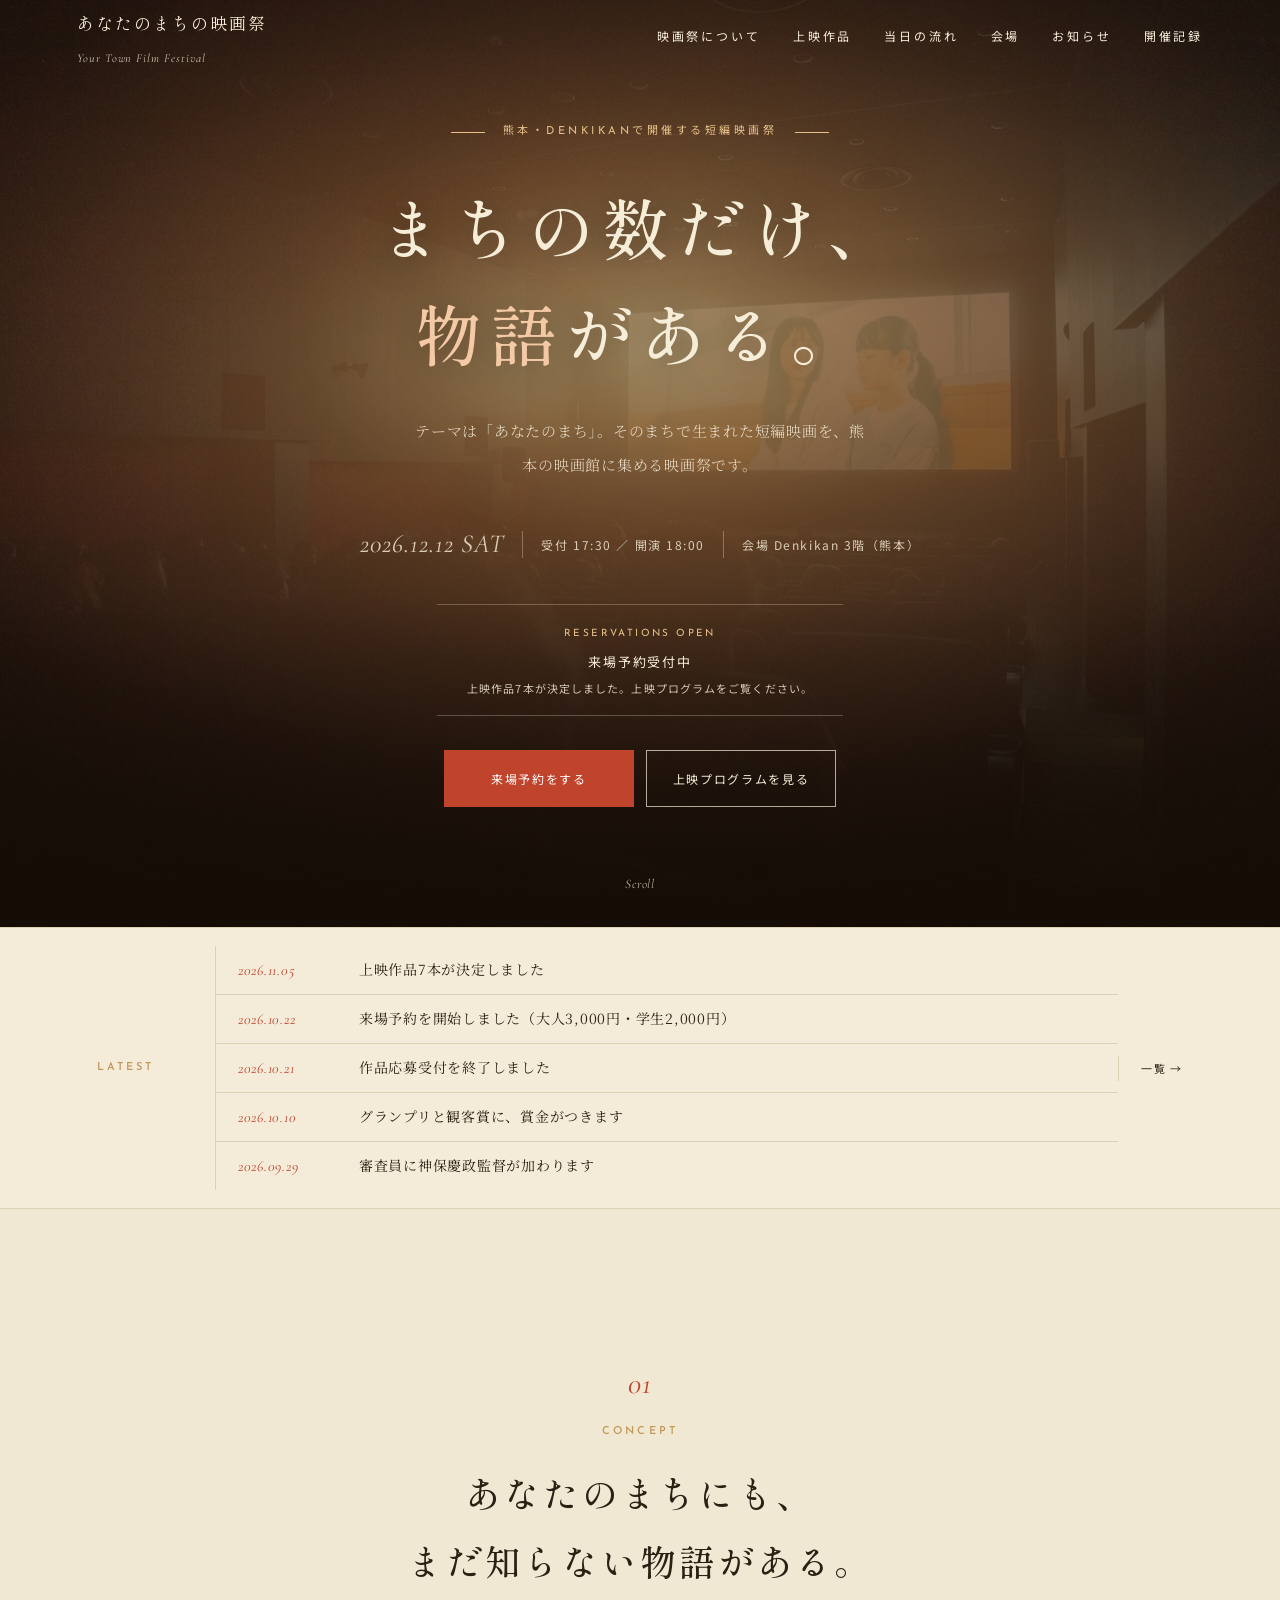
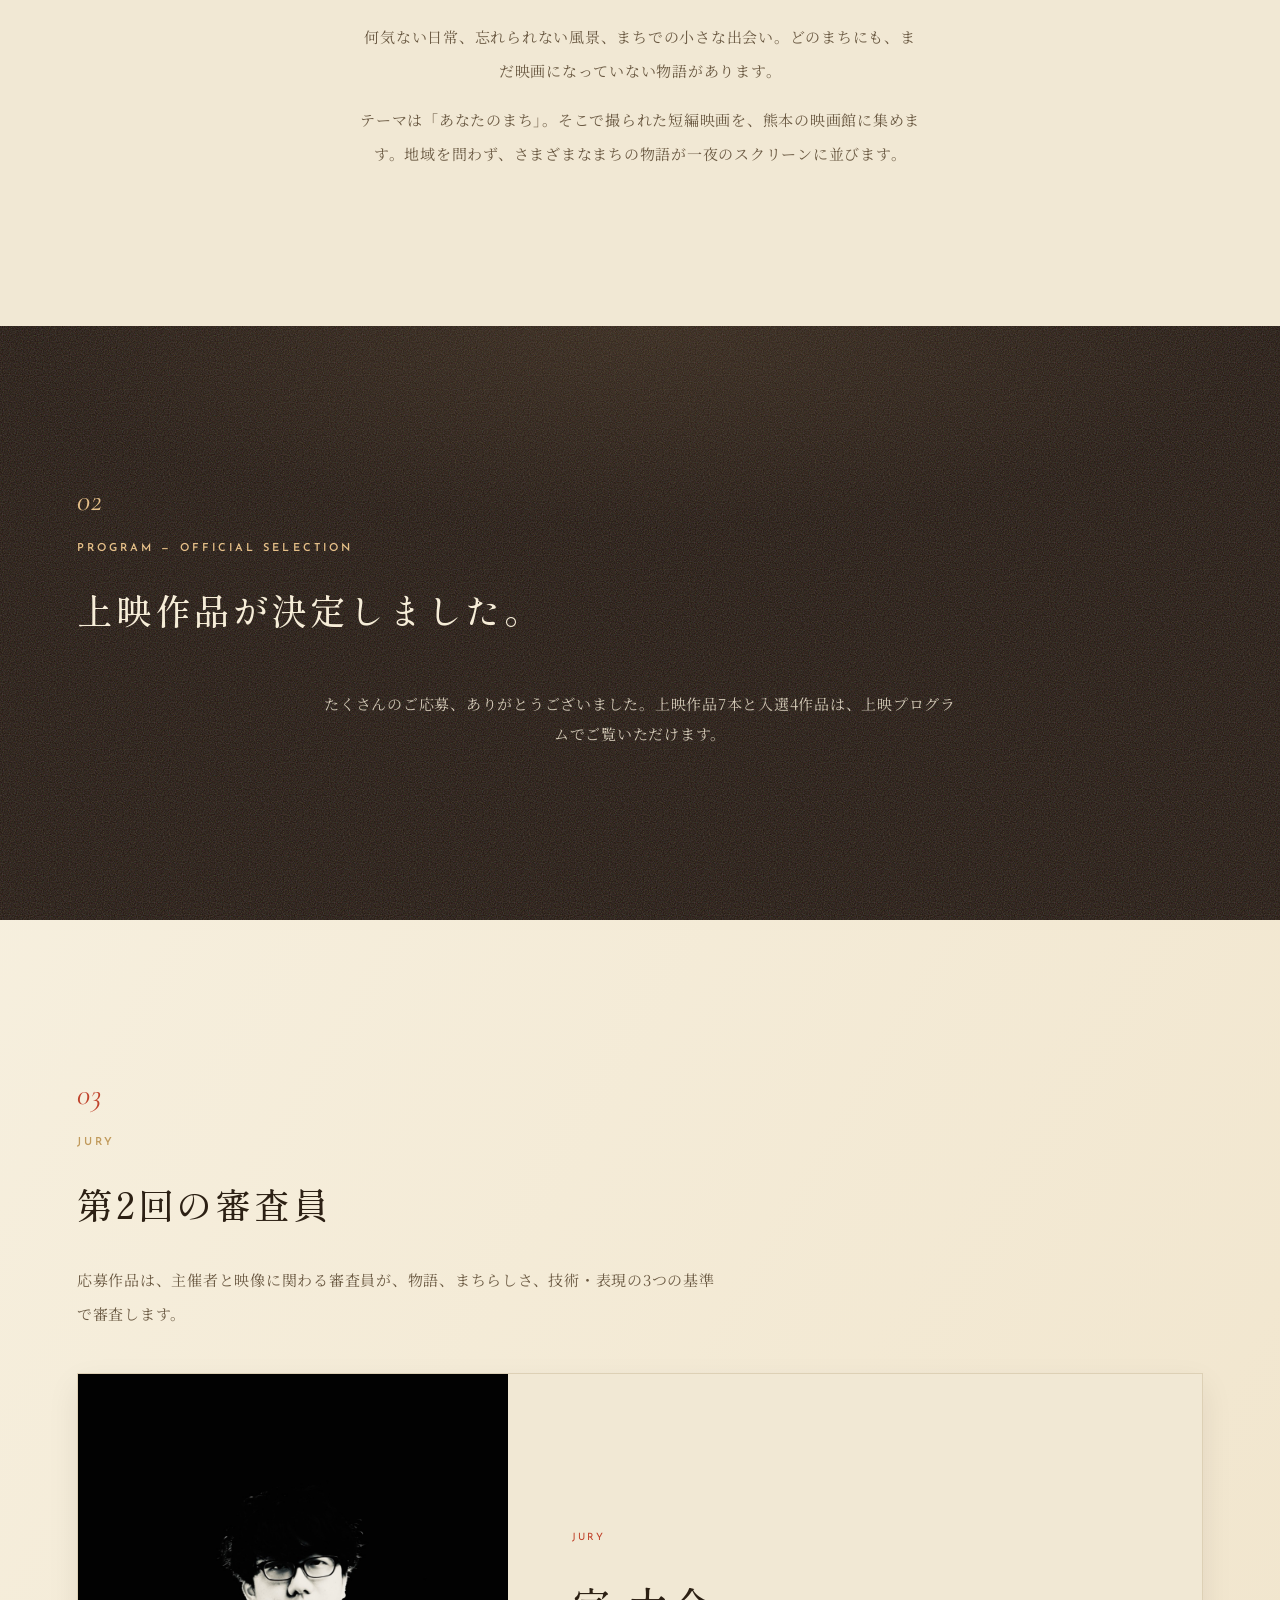
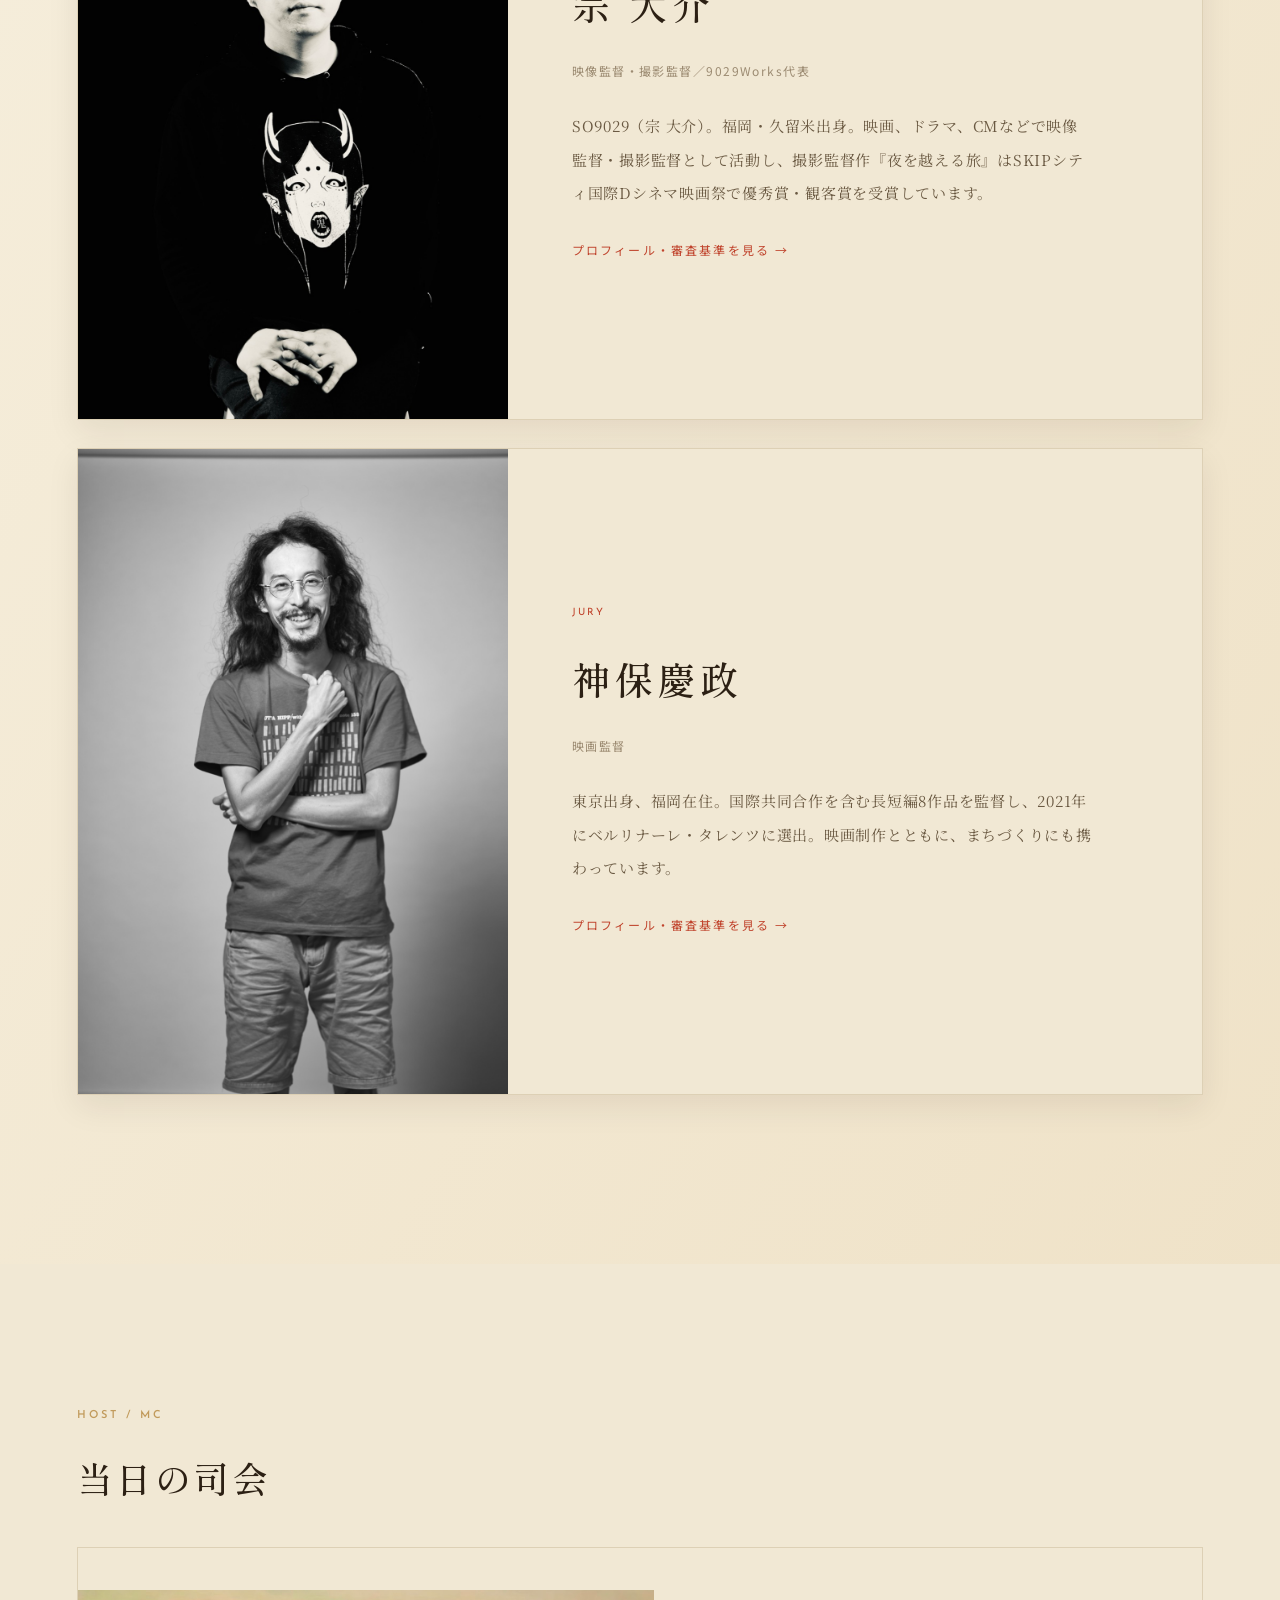
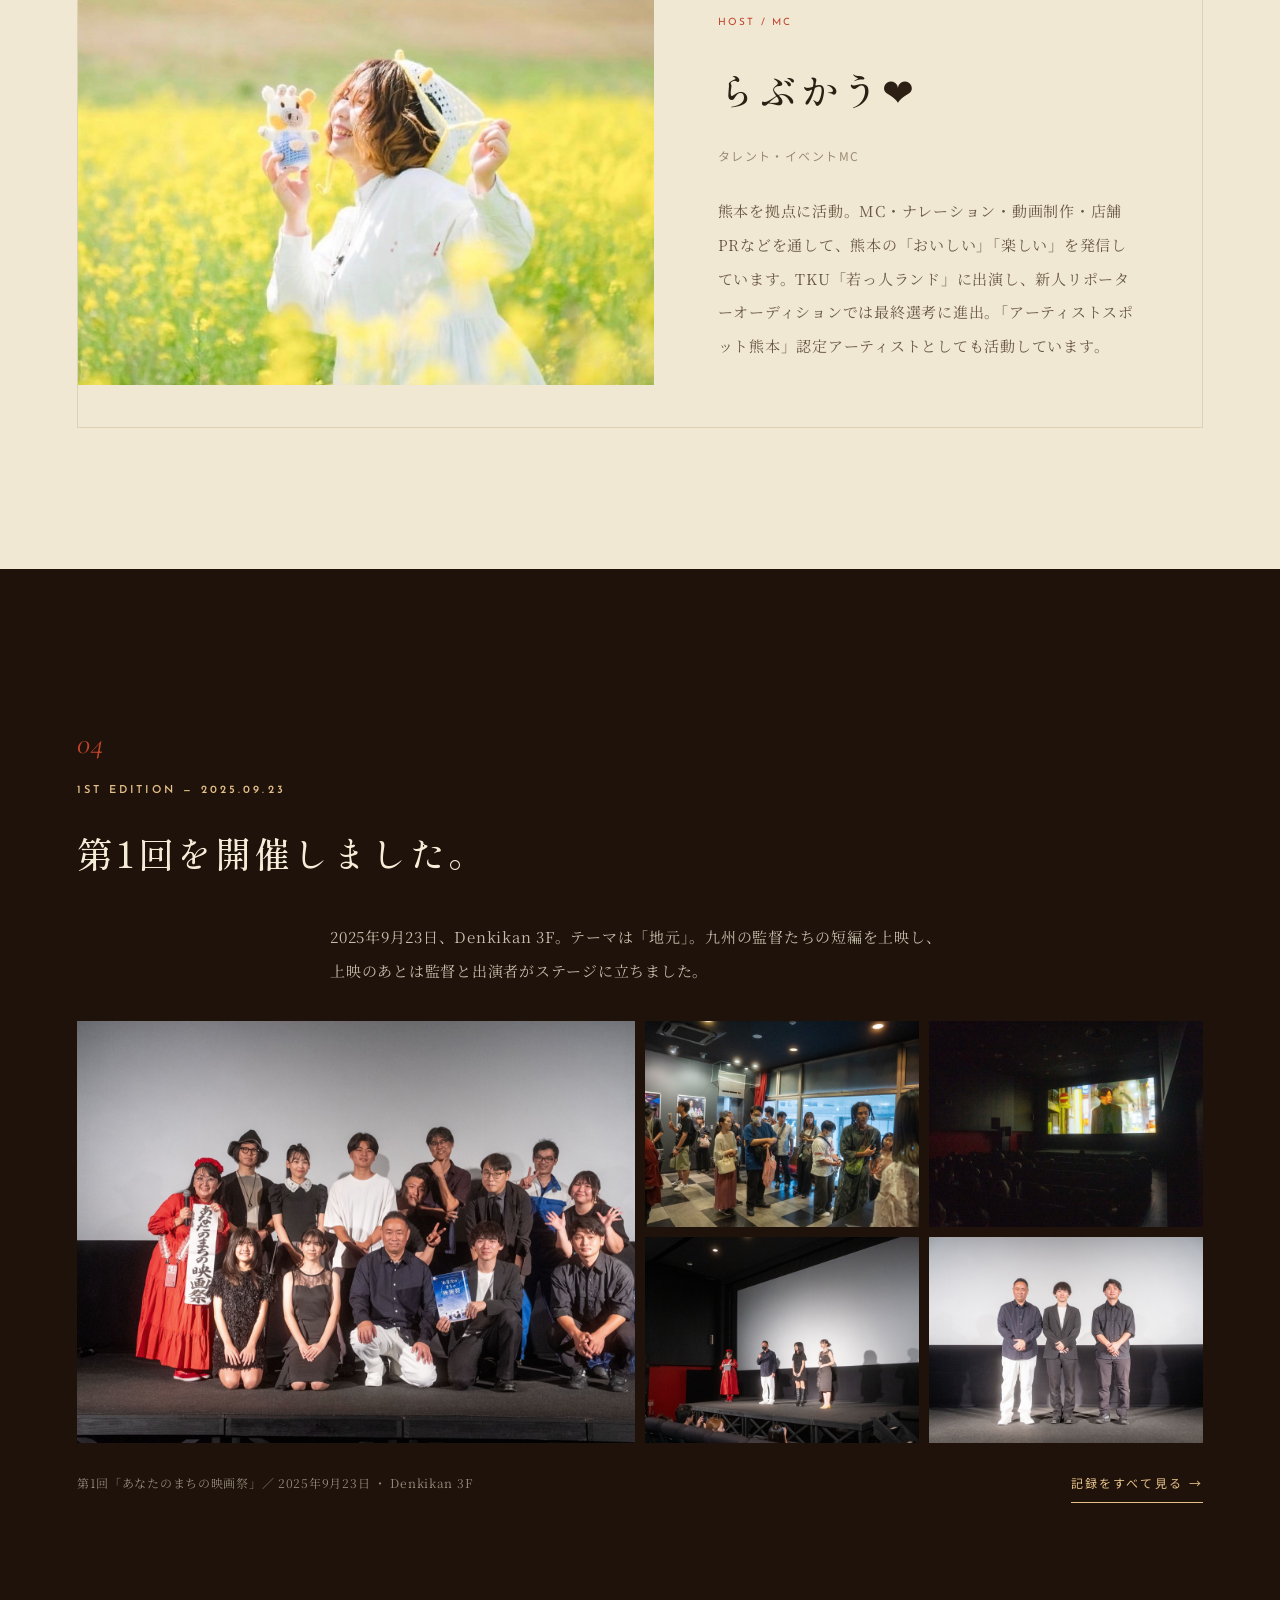
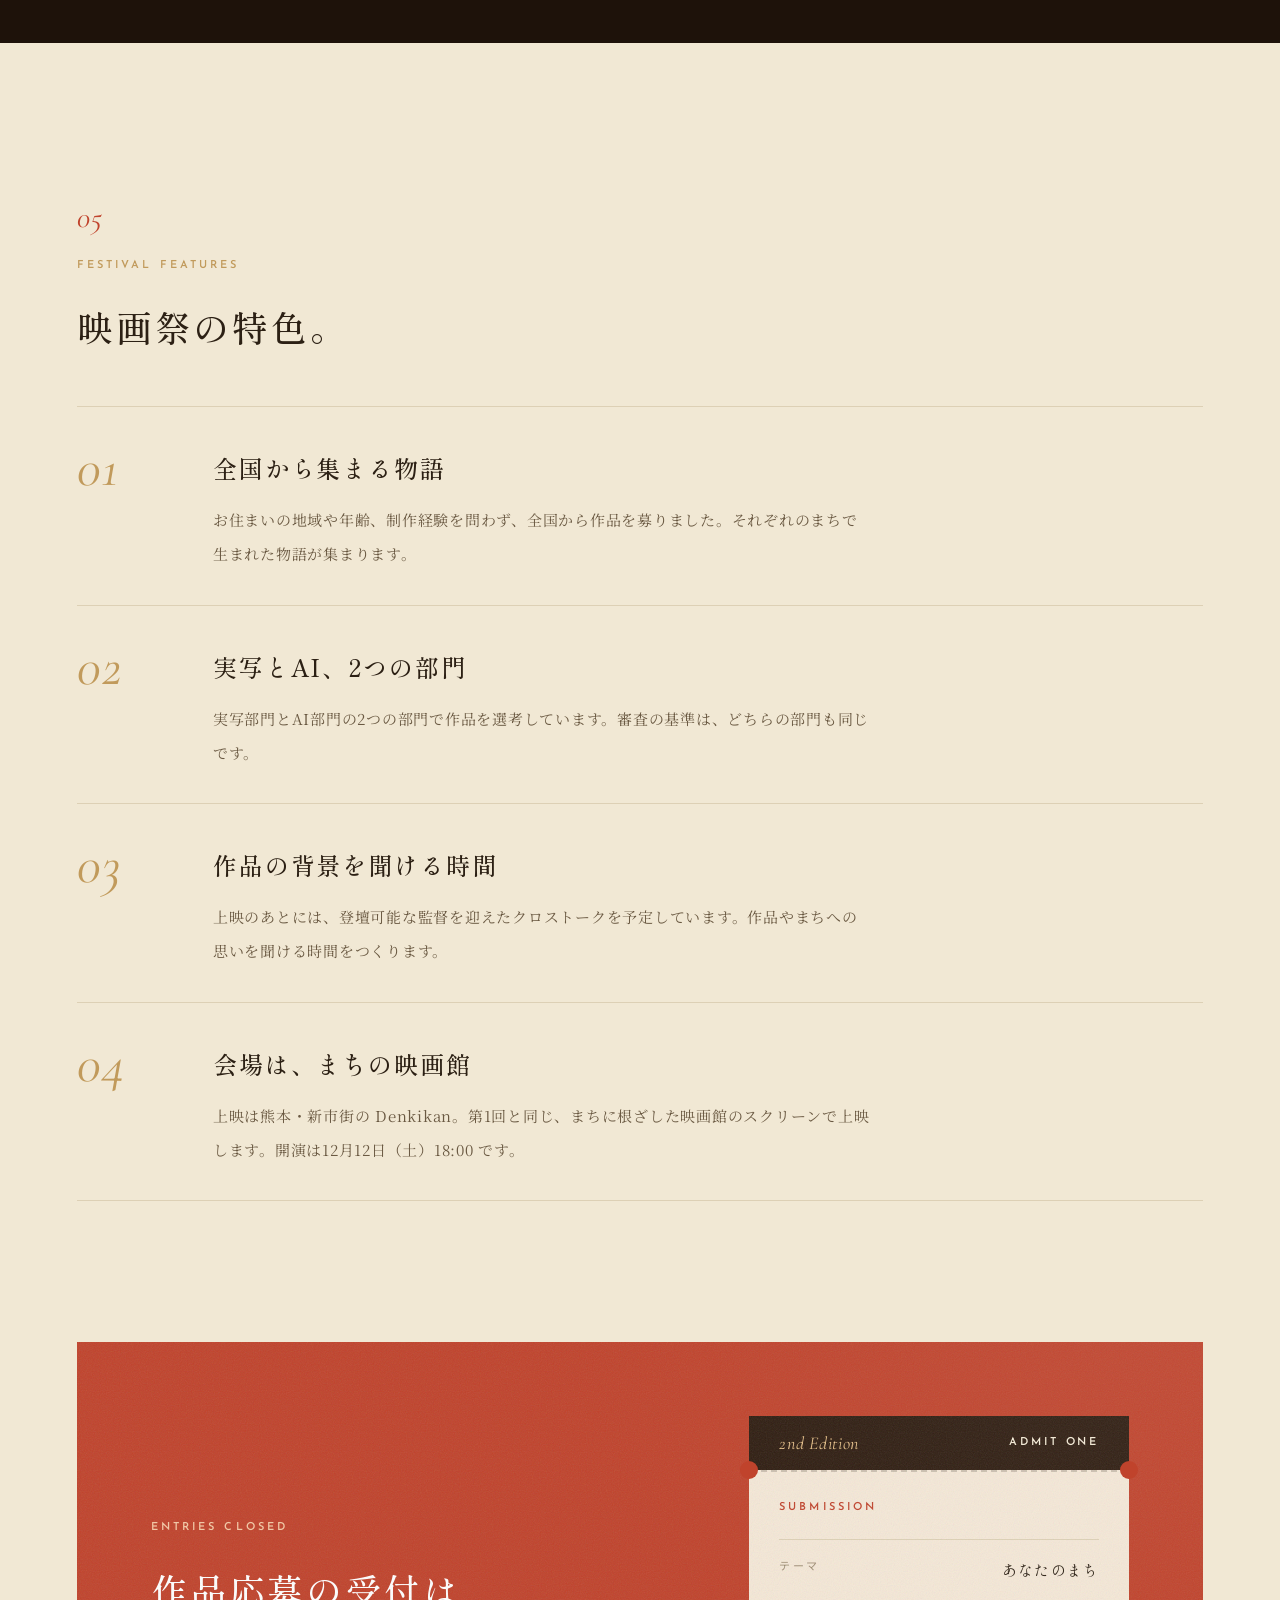
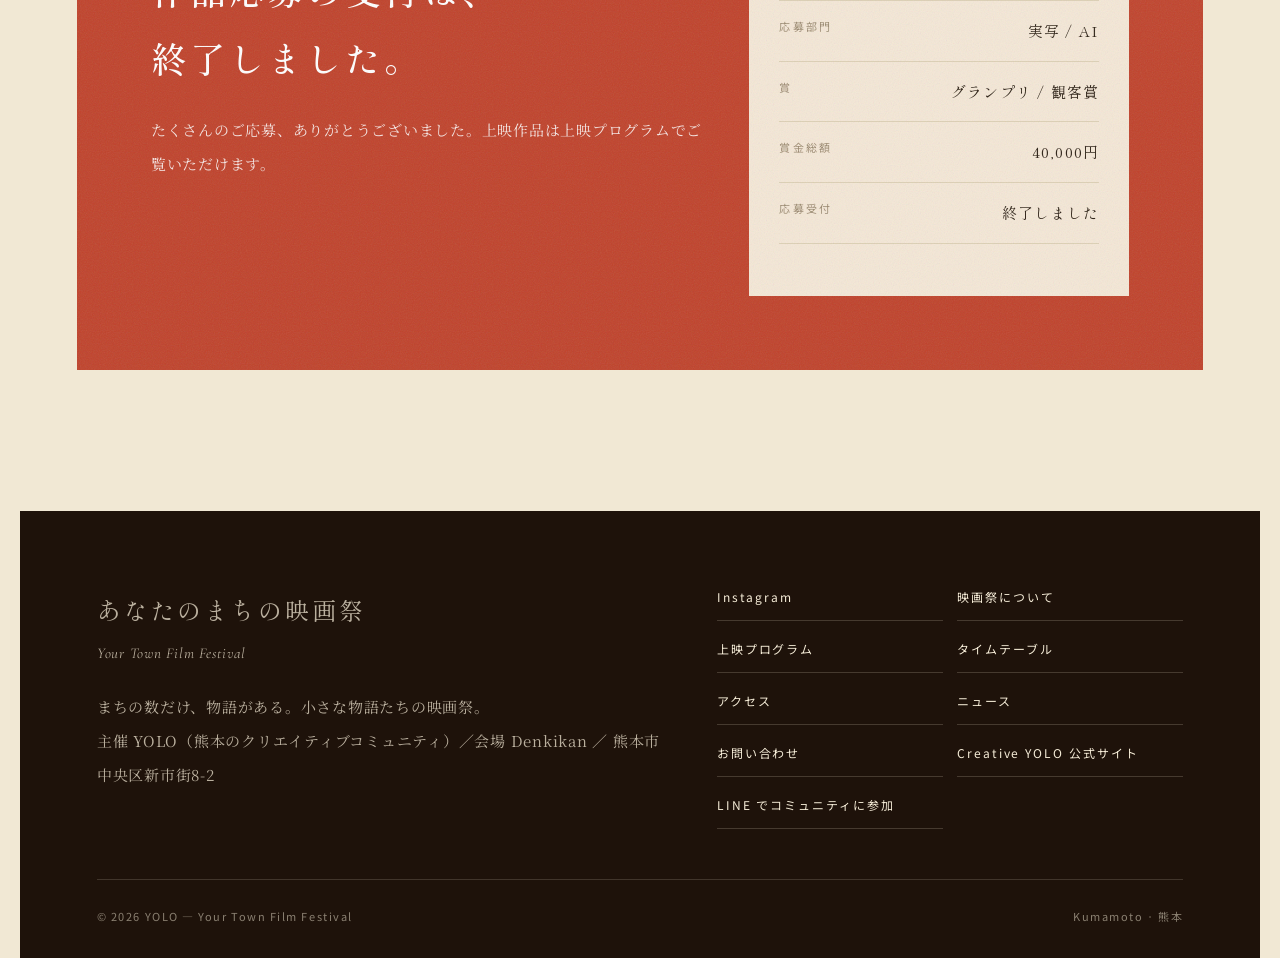
==== commit dd14df93: "feat: 第2回の上映作品と入選作品を公開する 上映プログラムに上映順・監督名・尺と入選4作品を掲載し、 各ページの「選考中」の案内を決定済みの内容に更新する。 延長確認中のため、タイムテーブルの開" ====
--- a/index.html
+++ b/index.html
@@ -4,10 +4,10 @@
   <meta charset="utf-8" />
   <meta name="viewport" content="width=device-width, initial-scale=1" />
   <title>あなたのまちの映画祭 ｜ Your Town Film Festival</title>
-  <meta name="description" content="12月12日、熊本・Denkikan 3階で開催。来場予約受付中。大人3,000円・学生2,000円、当日現金払い。上映作品は選考中、11月上旬発表予定です。" />
+  <meta name="description" content="12月12日、熊本・Denkikan 3階で開催。来場予約受付中。大人3,000円・学生2,000円、当日現金払い。上映作品7本が決定しました。" />
   <meta property="og:type" content="website" />
   <meta property="og:title" content="あなたのまちの映画祭 ｜ Your Town Film Festival" />
-  <meta property="og:description" content="12月12日、熊本・Denkikan 3階で開催。来場予約受付中。大人3,000円・学生2,000円、当日現金払い。上映作品は選考中、11月上旬発表予定です。" />
+  <meta property="og:description" content="12月12日、熊本・Denkikan 3階で開催。来場予約受付中。大人3,000円・学生2,000円、当日現金払い。上映作品7本が決定しました。" />
   <meta property="og:url" content="https://yolo-film-festival.vercel.app/" />
   <meta property="og:image" content="https://yolo-film-festival.vercel.app/assets/og-image.jpg" />
   <meta property="og:locale" content="ja_JP" />
@@ -128,11 +128,11 @@
         <div class="hero__deadline" role="status">
           <span class="hero__deadline-label">Reservations Open</span>
           <span class="hero__deadline-date">来場予約受付中</span>
-          <span class="hero__deadline-notes" id="program-announcement">上映作品は現在選考中です。11月上旬に発表予定です。</span>
+          <span class="hero__deadline-notes" id="program-announcement">上映作品7本が決定しました。上映プログラムをご覧ください。</span>
         </div>
         <div class="hero__actions" aria-label="映画祭の主な案内">
           <a class="hero__button hero__button--primary" href="https://yolo-tickets.vercel.app/yolo-ff-20261212/reserve" aria-describedby="program-announcement">来場予約をする</a>
-          <a class="hero__button" href="program.html">上映プログラムについて</a>
+          <a class="hero__button" href="program.html">上映プログラムを見る</a>
         </div>
       </div>
       <a class="scroll-cue" href="#news">Scroll</a>
@@ -142,11 +142,11 @@
       <div class="news-strip__inner">
         <p class="section-kicker">Latest</p>
         <div class="news-list">
+          <a class="news-item" href="news.html#program-announced"><time datetime="2026-11-05">2026.11.05</time><span>上映作品7本が決定しました</span></a>
           <a class="news-item" href="news.html#tickets-open"><time datetime="2026-10-22">2026.10.22</time><span>来場予約を開始しました（大人3,000円・学生2,000円）</span></a>
           <a class="news-item" href="news.html#entries-closed"><time datetime="2026-10-21">2026.10.21</time><span>作品応募受付を終了しました</span></a>
           <a class="news-item" href="news.html#awards-announcement"><time datetime="2026-10-10">2026.10.10</time><span>グランプリと観客賞に、賞金がつきます</span></a>
           <a class="news-item" href="news.html#jury-jimbo"><time>2026.09.29</time><span>審査員に神保慶政監督が加わります</span></a>
-          <a class="news-item" href="news.html#entry-deadline"><time>2026.09.22</time><span>作品応募締切を10月20日（火）23:59まで延長しました</span></a>
         </div>
         <a href="news.html" class="news-more">一覧 →</a>
       </div>
@@ -167,11 +167,11 @@
     <section class="section program section-dark" id="program">
       <div class="section-head section-head--stack" data-reveal>
         <p class="chapter">02</p>
-        <p class="section-kicker">Program — In Selection</p>
-        <h2>上映作品を選考中です。</h2>
+        <p class="section-kicker">Program — Official Selection</p>
+        <h2>上映作品が決定しました。</h2>
       </div>
       <div class="coming-soon" data-reveal>
-        <p>作品応募受付は終了しました。たくさんのご応募、ありがとうございました。上映プログラムは11月上旬に発表します。</p>
+        <p>たくさんのご応募、ありがとうございました。上映作品7本と入選4作品は、<a href="program.html">上映プログラム</a>でご覧いただけます。</p>
         
       </div>
     </section>
@@ -270,7 +270,7 @@
         <div class="entry-copy">
           <p class="section-kicker">Entries Closed</p>
           <h2>作品応募の受付は、<br>終了しました。</h2>
-          <p>たくさんのご応募、ありがとうございました。上映作品は審査を経て、11月上旬に発表予定です。</p>
+          <p>たくさんのご応募、ありがとうございました。上映作品は<a href="program.html">上映プログラム</a>でご覧いただけます。</p>
         </div>
         <div class="ticket" aria-label="応募概要">
           <div class="ticket__head">
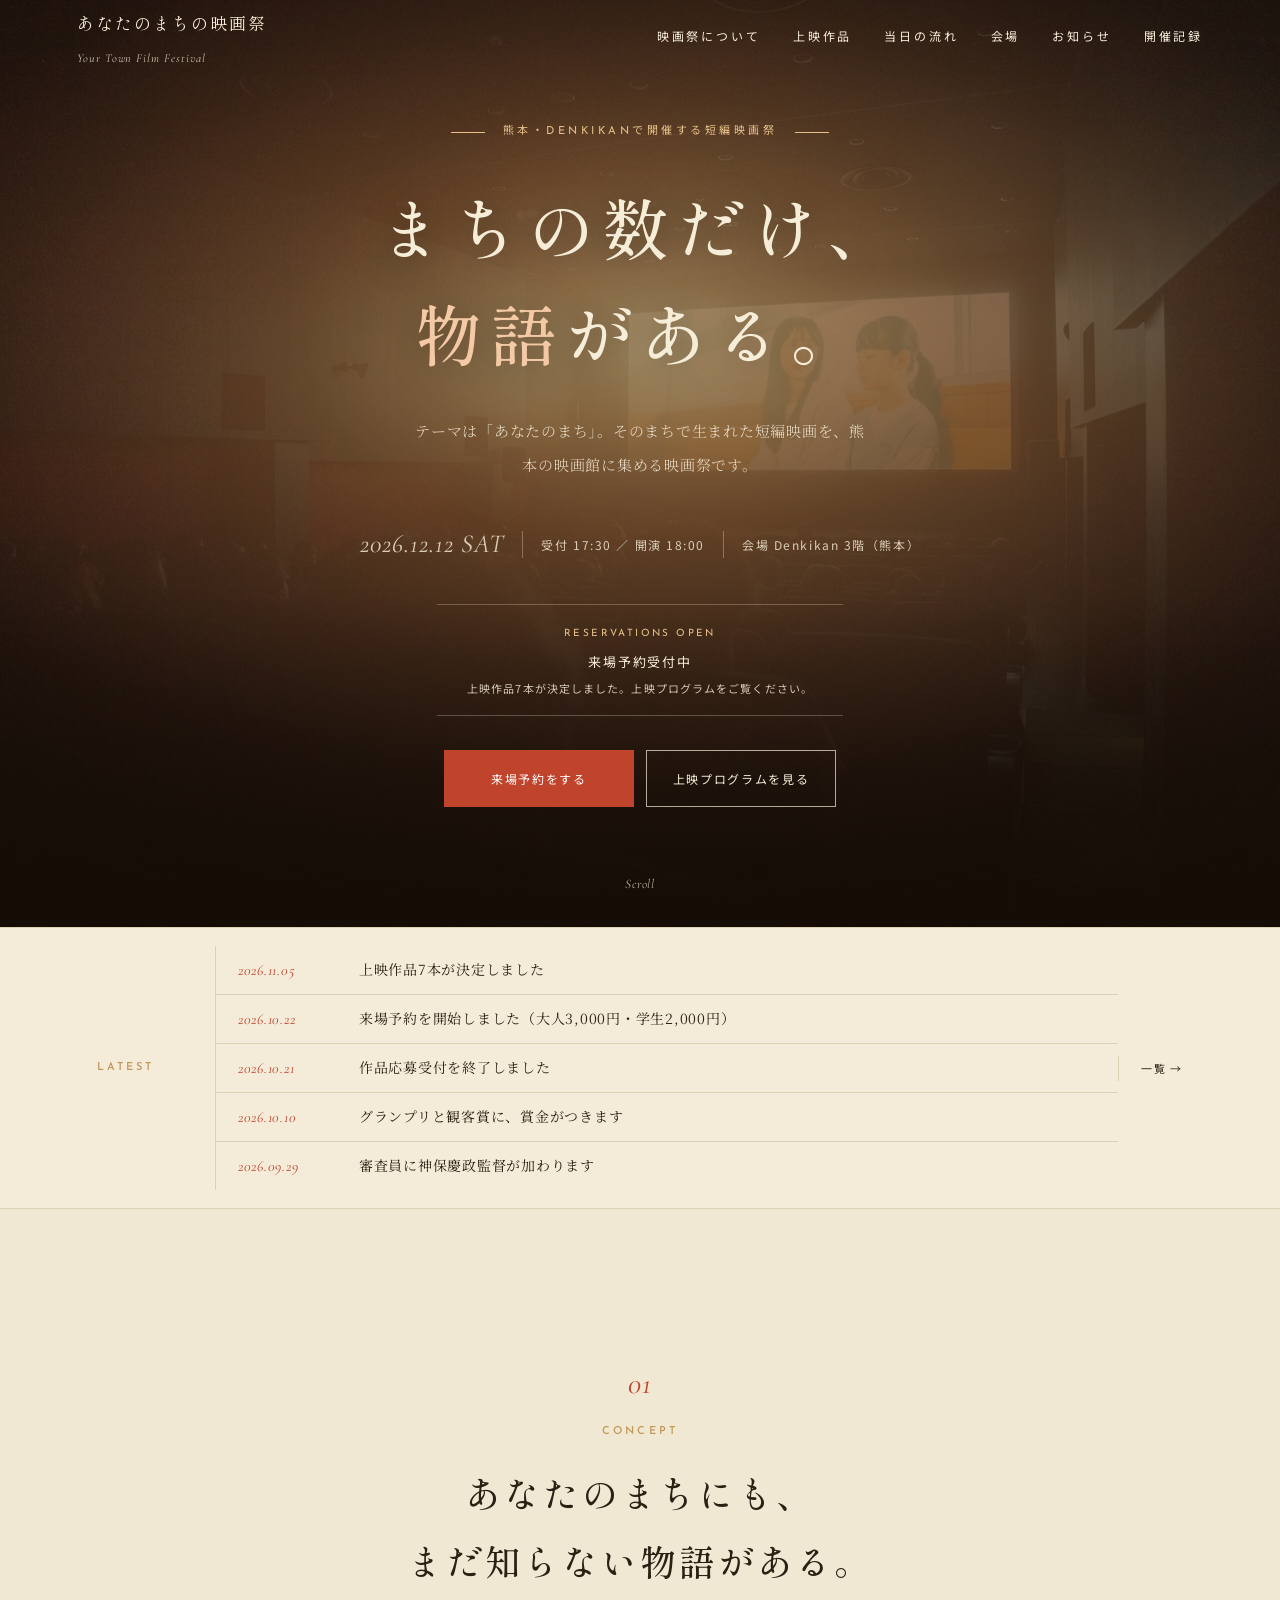
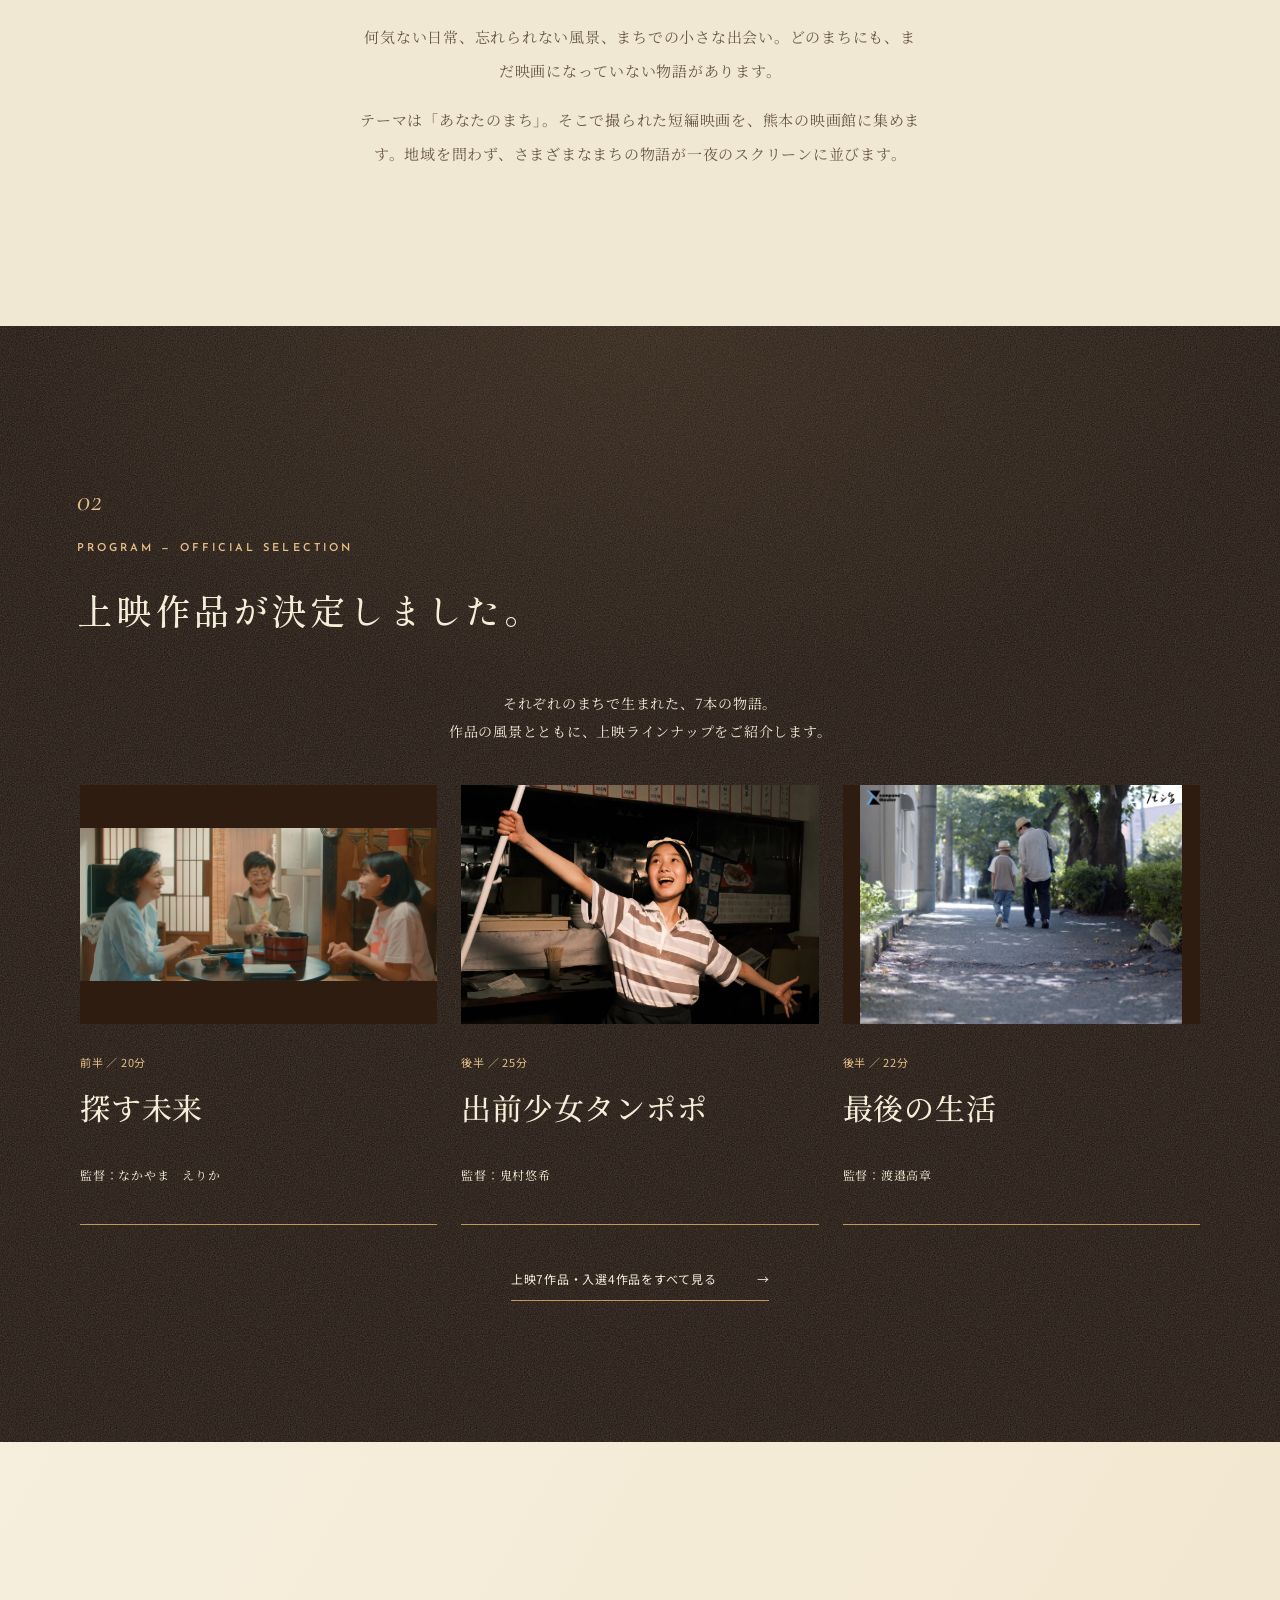
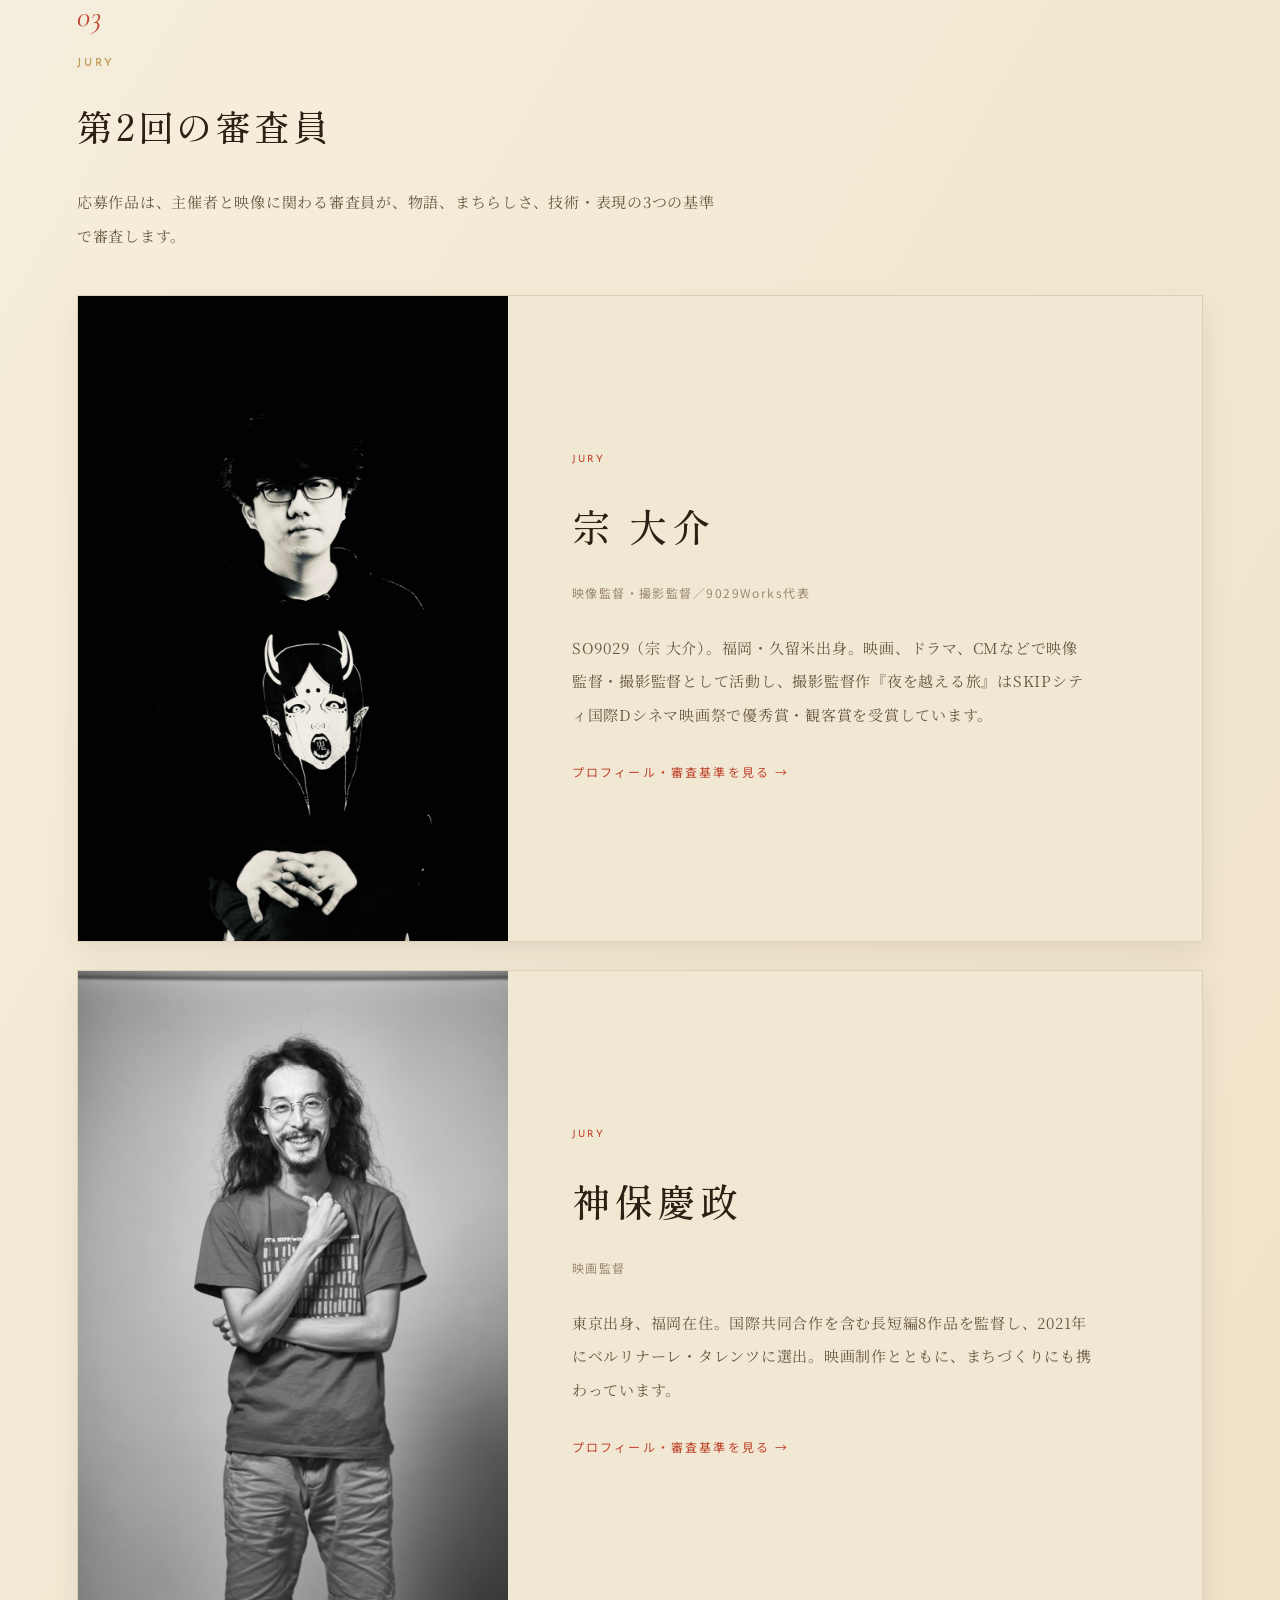
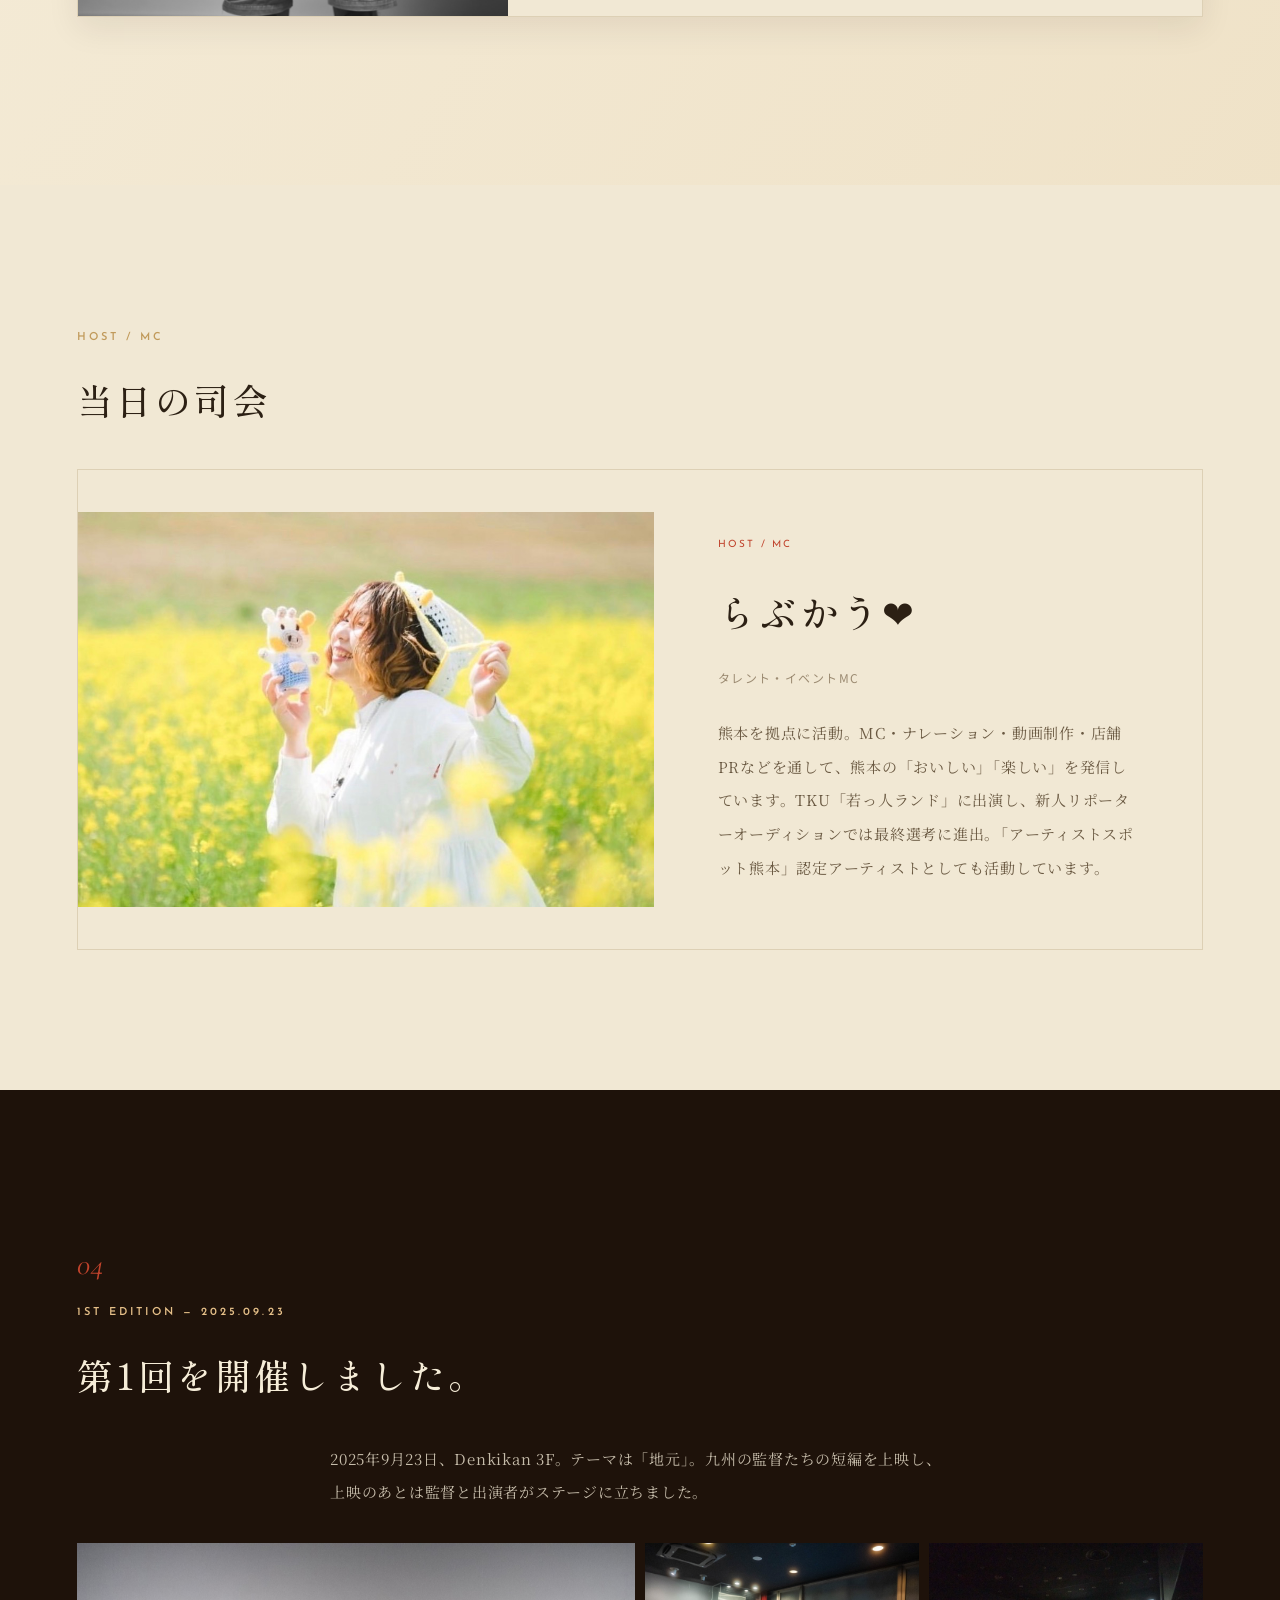
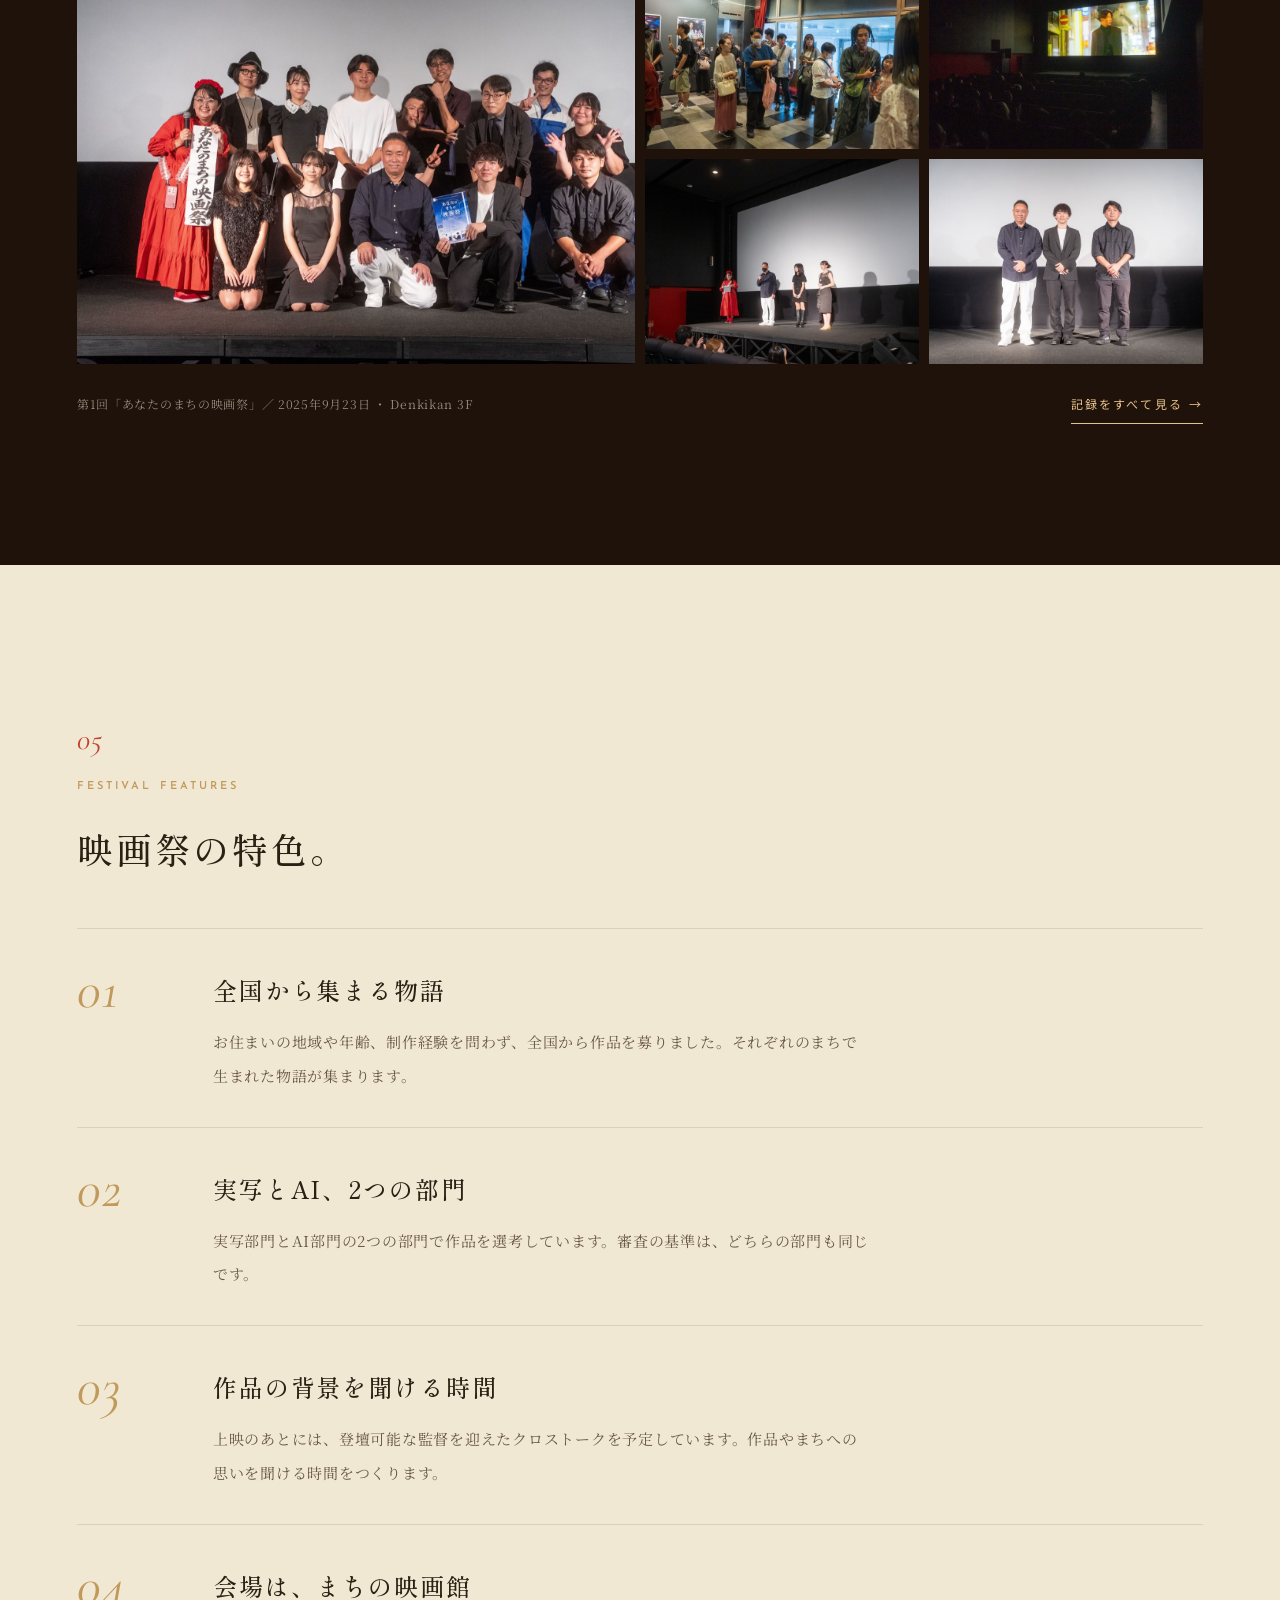
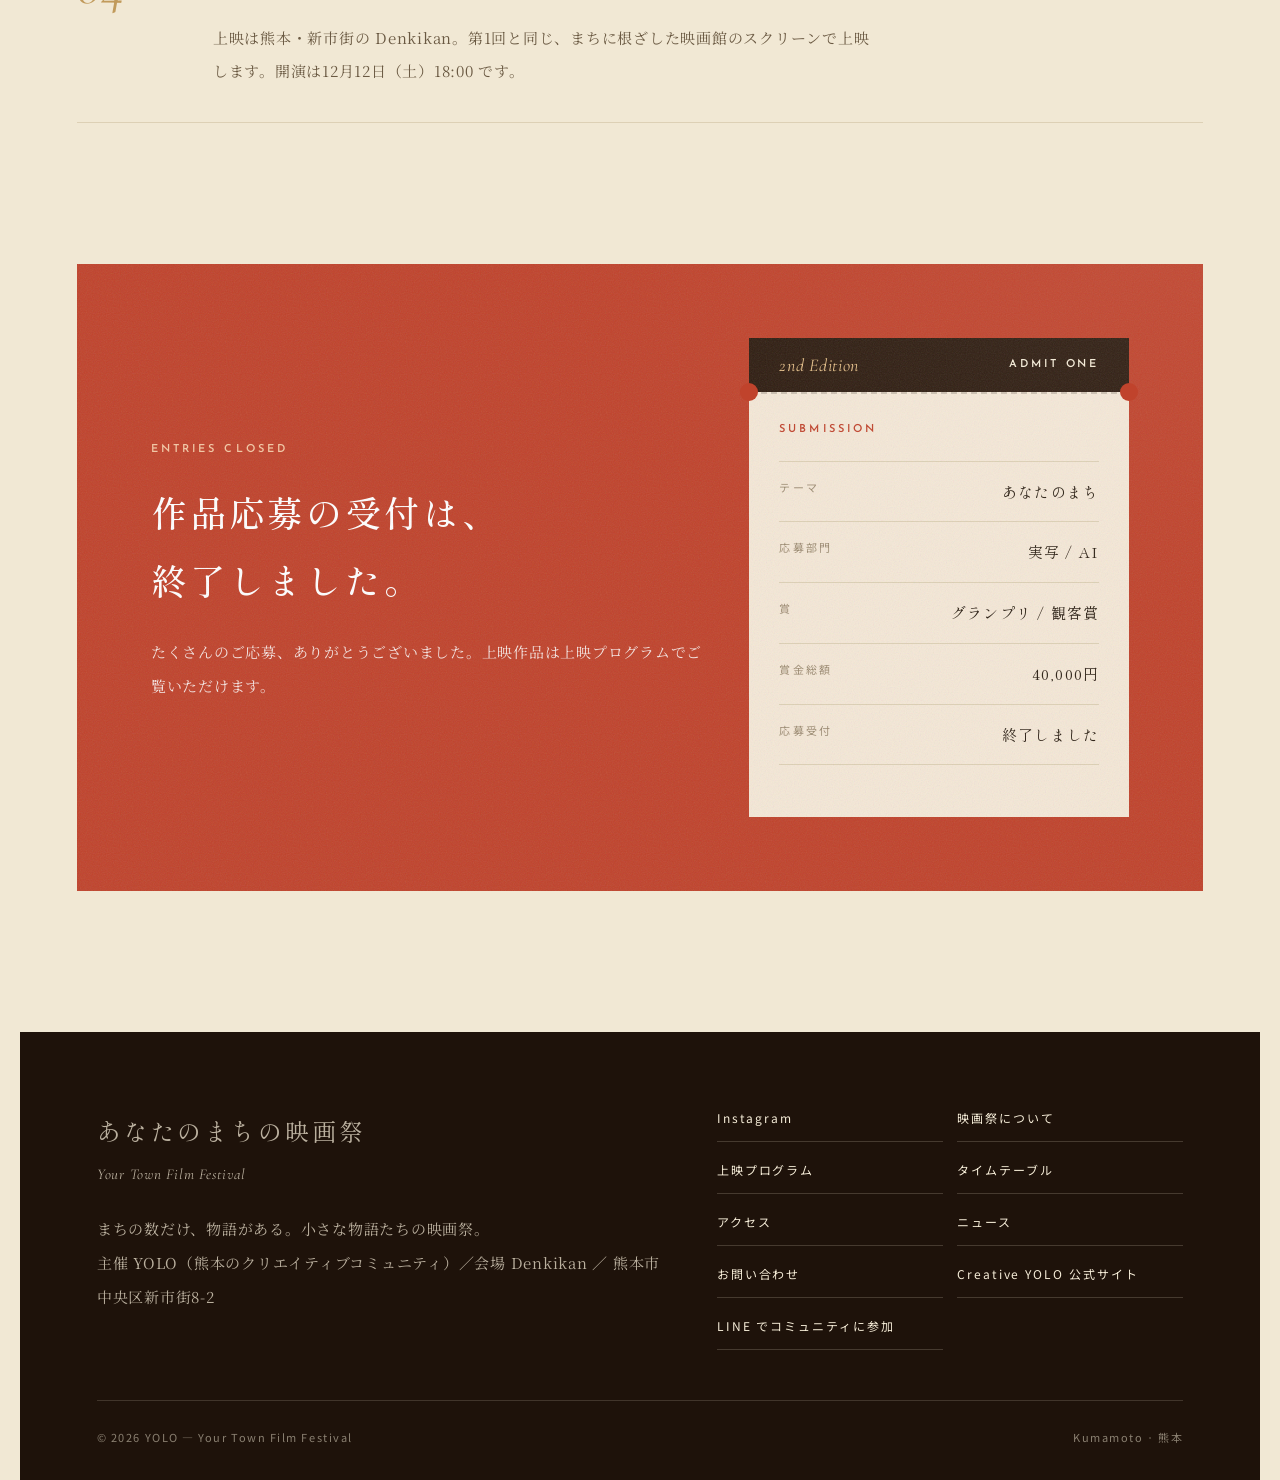
==== commit ff73a612: "design: 上映作品を写真と原稿で紹介するプログラムを作成 応募者の提供素材9作品と原稿11作品を使用し、上映順に作品紹介を展開。トップページに写真付き導線を追加。2作品の画像は共有先の確認待ちと" ====
--- a/index.html
+++ b/index.html
@@ -20,6 +20,7 @@
   <link href="https://fonts.googleapis.com/css2?family=Cormorant+Garamond:ital,wght@0,500;1,500&family=Josefin+Sans:wght@400;600&family=Noto+Sans+JP:wght@400;500&family=Noto+Serif+JP:wght@300;400&family=Shippori+Mincho+B1:wght@400;500;600&display=swap" rel="stylesheet" />
   <link rel="stylesheet" href="tokens.css" />
   <link rel="stylesheet" href="components.css" />
+  <link rel="stylesheet" href="assets/program-preview.css" />
   <style>
     /* 01 Concept: 画像なし・中央寄せの単一カラム表示 */
     .section-grid--solo{grid-template-columns:1fr;justify-items:center;text-align:center}
@@ -27,10 +28,6 @@
     .section-grid--solo .section-copy p:not(.chapter):not(.section-kicker){margin-left:auto;margin-right:auto}
     .section-grid--solo .keyword-row{margin-left:auto;margin-right:auto;max-width:680px}
 
-    /* 02 Program: 作品募集中の Coming Soon 表示 */
-    .coming-soon{max-width:640px;margin:0 auto;text-align:center}
-    .coming-soon p{color:rgba(246,237,216,.82);margin:0 0 30px;line-height:2;font-size:15px}
-    .coming-soon .button{width:auto;display:inline-flex;padding:14px 36px}
   </style>
   <meta name="google-site-verification" content="7he0VVTEDO85Pbl_M7TtZ8FH4aKwiqdkvu4j-QHQOwU" />
   <script src="assets/analytics.js"></script>
@@ -43,7 +40,7 @@
     "endDate": "2026-12-12T21:00+09:00",
     "eventStatus": "https://schema.org/EventScheduled",
     "eventAttendanceMode": "https://schema.org/OfflineEventAttendanceMode",
-    "description": "テーマは「あなたのまち」。短編映画が集まる映画祭。実写部門とAI部門の2部門で、作品応募受付は終了し、上映作品を選考しています。",
+    "description": "テーマは「あなたのまち」。短編映画が集まる映画祭。実写部門とAI部門の2部門で、上映作品7本が決定しました。",
     "image": "https://yolo-film-festival.vercel.app/assets/og-image.jpg",
     "url": "https://yolo-film-festival.vercel.app/",
     "location": {
@@ -170,10 +167,13 @@
         <p class="section-kicker">Program — Official Selection</p>
         <h2>上映作品が決定しました。</h2>
       </div>
-      <div class="coming-soon" data-reveal>
-        <p>たくさんのご応募、ありがとうございました。上映作品7本と入選4作品は、<a href="program.html">上映プログラム</a>でご覧いただけます。</p>
-        
-      </div>
+      <p class="program-preview-lead">それぞれのまちで生まれた、7本の物語。<br>作品の風景とともに、上映ラインナップをご紹介します。</p>
+      <div class="program-preview-grid">
+        <a class="program-preview-item" href="program.html#film-049"><img src="assets/program-2026/049.webp" alt="『探す未来』の場面写真" width="1440" height="613" loading="lazy"><span>前半 ／ 20分</span><h3>探す未来</h3><p>監督：なかやま　えりか</p></a>
+        <a class="program-preview-item" href="program.html#film-013"><img src="assets/program-2026/013.webp" alt="『出前少女タンポポ』の場面写真" width="1200" height="800" loading="lazy"><span>後半 ／ 25分</span><h3>出前少女タンポポ</h3><p>監督：鬼村悠希</p></a>
+        <a class="program-preview-item" href="program.html#film-008"><img src="assets/program-2026/008.webp" alt="『最後の生活』の場面写真" width="1440" height="810" loading="lazy"><span>後半 ／ 22分</span><h3>最後の生活</h3><p>監督：渡邉高章</p></a>
+      </div>
+      <a class="program-preview-more" href="program.html">上映7作品・入選4作品をすべて見る <span aria-hidden="true">→</span></a>
     </section>
 
     <section class="section jury" id="jury" aria-labelledby="jury-title">
--- a/tokens.css
+++ b/tokens.css
@@ -12,7 +12,24 @@
 
 :root{--hero-display:clamp(40px,5.2vw,72px);--hero-leading:1.6;--nav-size:12px;--hero-mobile:clamp(32px,9vw,46px);--hero-gutter:clamp(24px,5vw,60px)}
 
-/* 作品決定後の表示確認用。プレビュー専用ブランチ。 */
-:root{--preview-space-1:.25rem;--preview-space-2:.5rem;--preview-space-3:.75rem;--preview-space-4:1rem;--preview-space-5:1.5rem;--preview-space-6:2rem;--preview-space-7:3rem;--preview-space-8:4rem;--preview-copy:68ch;--preview-radius:4px;--preview-notice-size:12px;--preview-small:13px;--preview-body:15px;--preview-film-title:23px;--preview-title:clamp(30px,5vw,48px);--preview-section-title:clamp(24px,3vw,32px)}
-
-:root{--preview-anchor-offset:7rem}
+/* 2026 program gallery — isolated tokens, shared by the program and home preview. */
+:root {
+  --program-white: #fffdf8;
+  --program-photo-bg: #e8e0d2;
+  --program-space-xs: 8px;
+  --program-space-sm: 16px;
+  --program-space-md: 24px;
+  --program-space-lg: 40px;
+  --program-space-xl: 64px;
+  --program-section-space: clamp(64px, 8vw, 104px);
+  --program-row-space: clamp(32px, 5vw, 64px);
+  --program-gutter: clamp(20px, 5vw, 64px);
+  --program-width: 1120px;
+  --program-title-size: clamp(32px, 4.5vw, 52px);
+  --program-section-size: clamp(26px, 3vw, 36px);
+  --program-film-size: clamp(23px, 2.5vw, 30px);
+  --program-text-size: 14px;
+  --program-small-size: 12px;
+  --program-label-size: 11px;
+  --program-leading: 2;
+}
--- a/assets/program-preview.css
+++ b/assets/program-preview.css
@@ -0,0 +1,10 @@
+.program-preview-lead { max-width: var(--program-width); margin: var(--program-space-md) auto var(--program-space-lg); text-align: center; font-size: var(--program-text-size); color: var(--cream); line-height: var(--program-leading); }
+.program-preview-grid { max-width: var(--program-width); margin: 0 auto; display: grid; grid-template-columns: repeat(3,minmax(0,1fr)); gap: var(--program-space-md); }
+.program-preview-item { display: block; min-width: 0; border-bottom: 1px solid var(--gold); padding-bottom: var(--program-space-md); }
+.program-preview-item img { width: 100%; height: auto; aspect-ratio: 3/2; object-fit: contain; background: var(--dark-2); }
+.program-preview-item > span { display: block; color: var(--dark-gold); font-family: var(--sans); font-size: var(--program-label-size); margin-top: var(--program-space-sm); }
+.program-preview-item h3 { font-family: var(--serif); font-weight: 500; font-size: var(--program-film-size); line-height: 1.6; margin-top: var(--program-space-xs); }
+.program-preview-item p { font-size: var(--program-small-size); color: var(--cream); margin-top: var(--program-space-xs); }
+.program-preview-item:hover h3, .program-preview-more:hover { color: var(--dark-gold); }
+.program-preview-more { display: flex; align-items: center; justify-content: center; gap: var(--program-space-lg); width: fit-content; margin: var(--program-space-lg) auto 0; padding-bottom: var(--program-space-xs); border-bottom: 1px solid var(--gold); font-family: var(--sans); font-size: var(--program-small-size); }
+@media(max-width:700px) { .program-preview-grid { grid-template-columns: 1fr; gap: var(--program-space-lg); } }
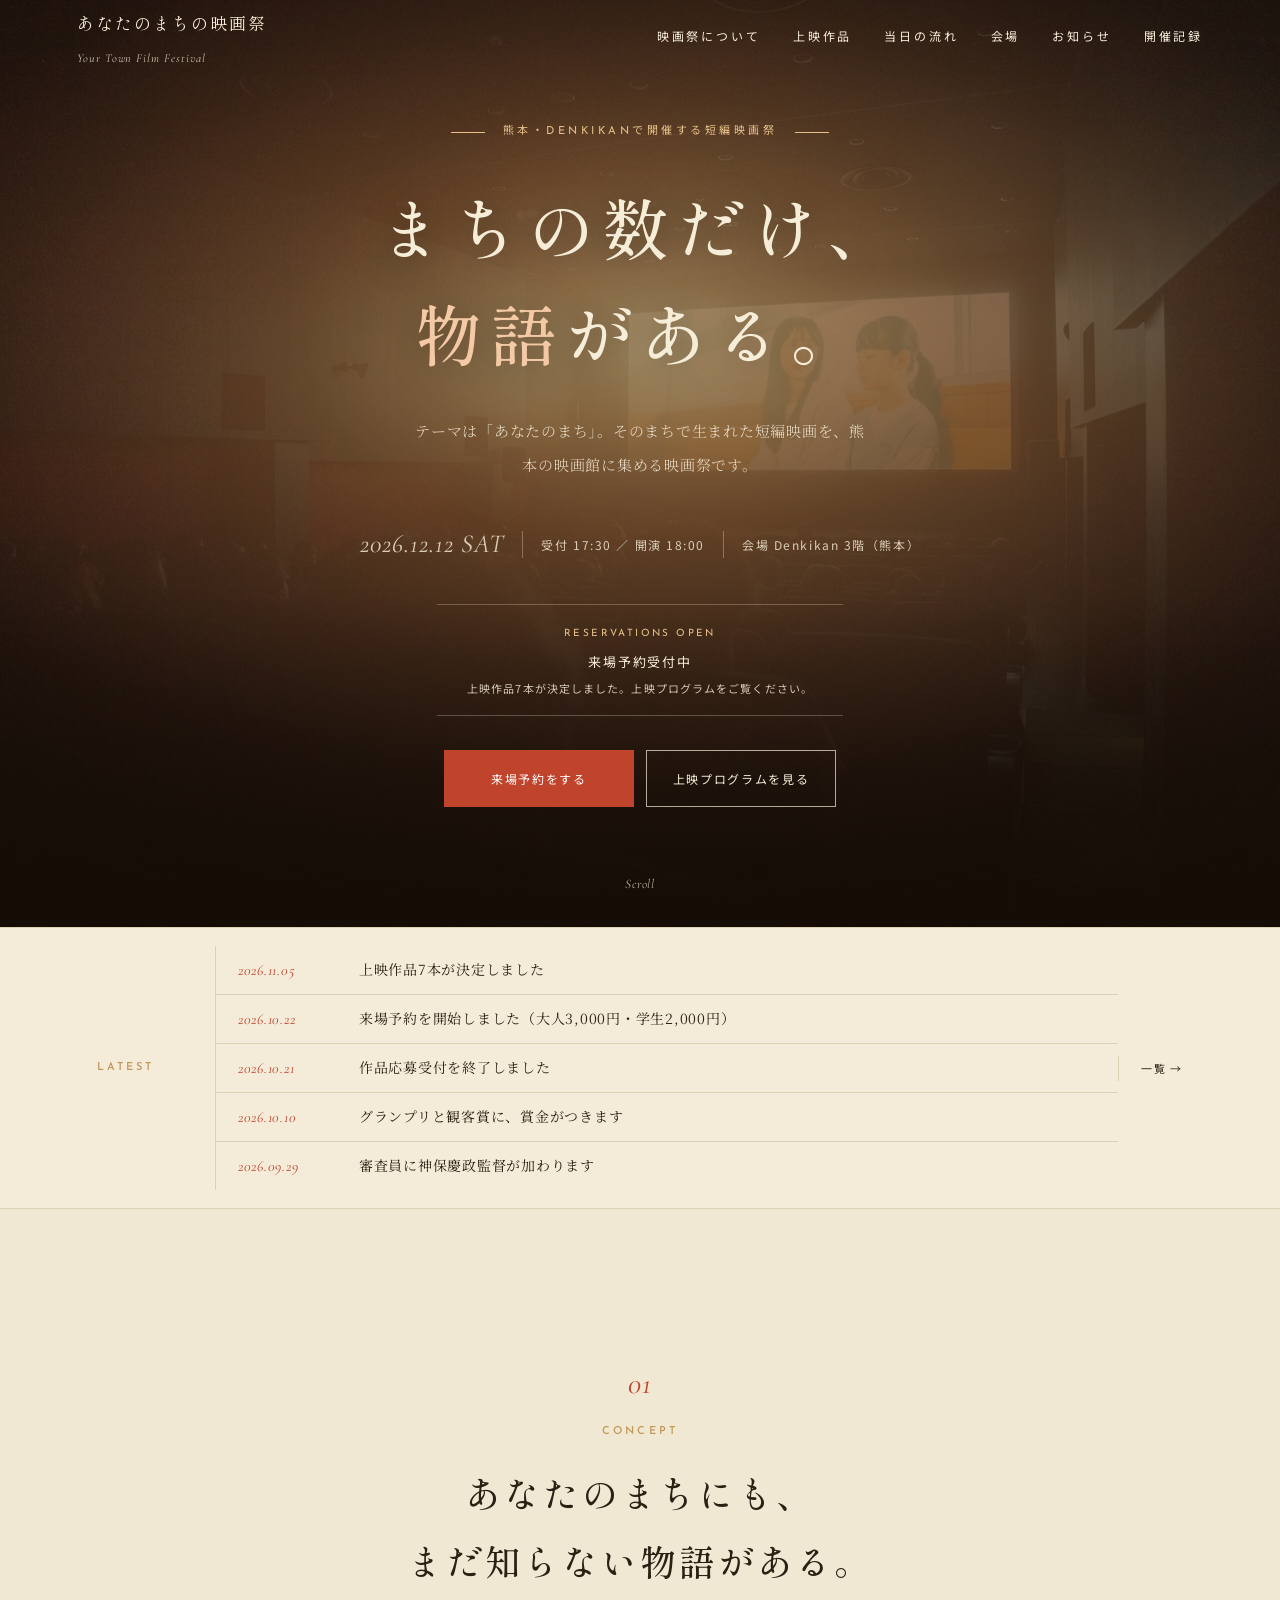
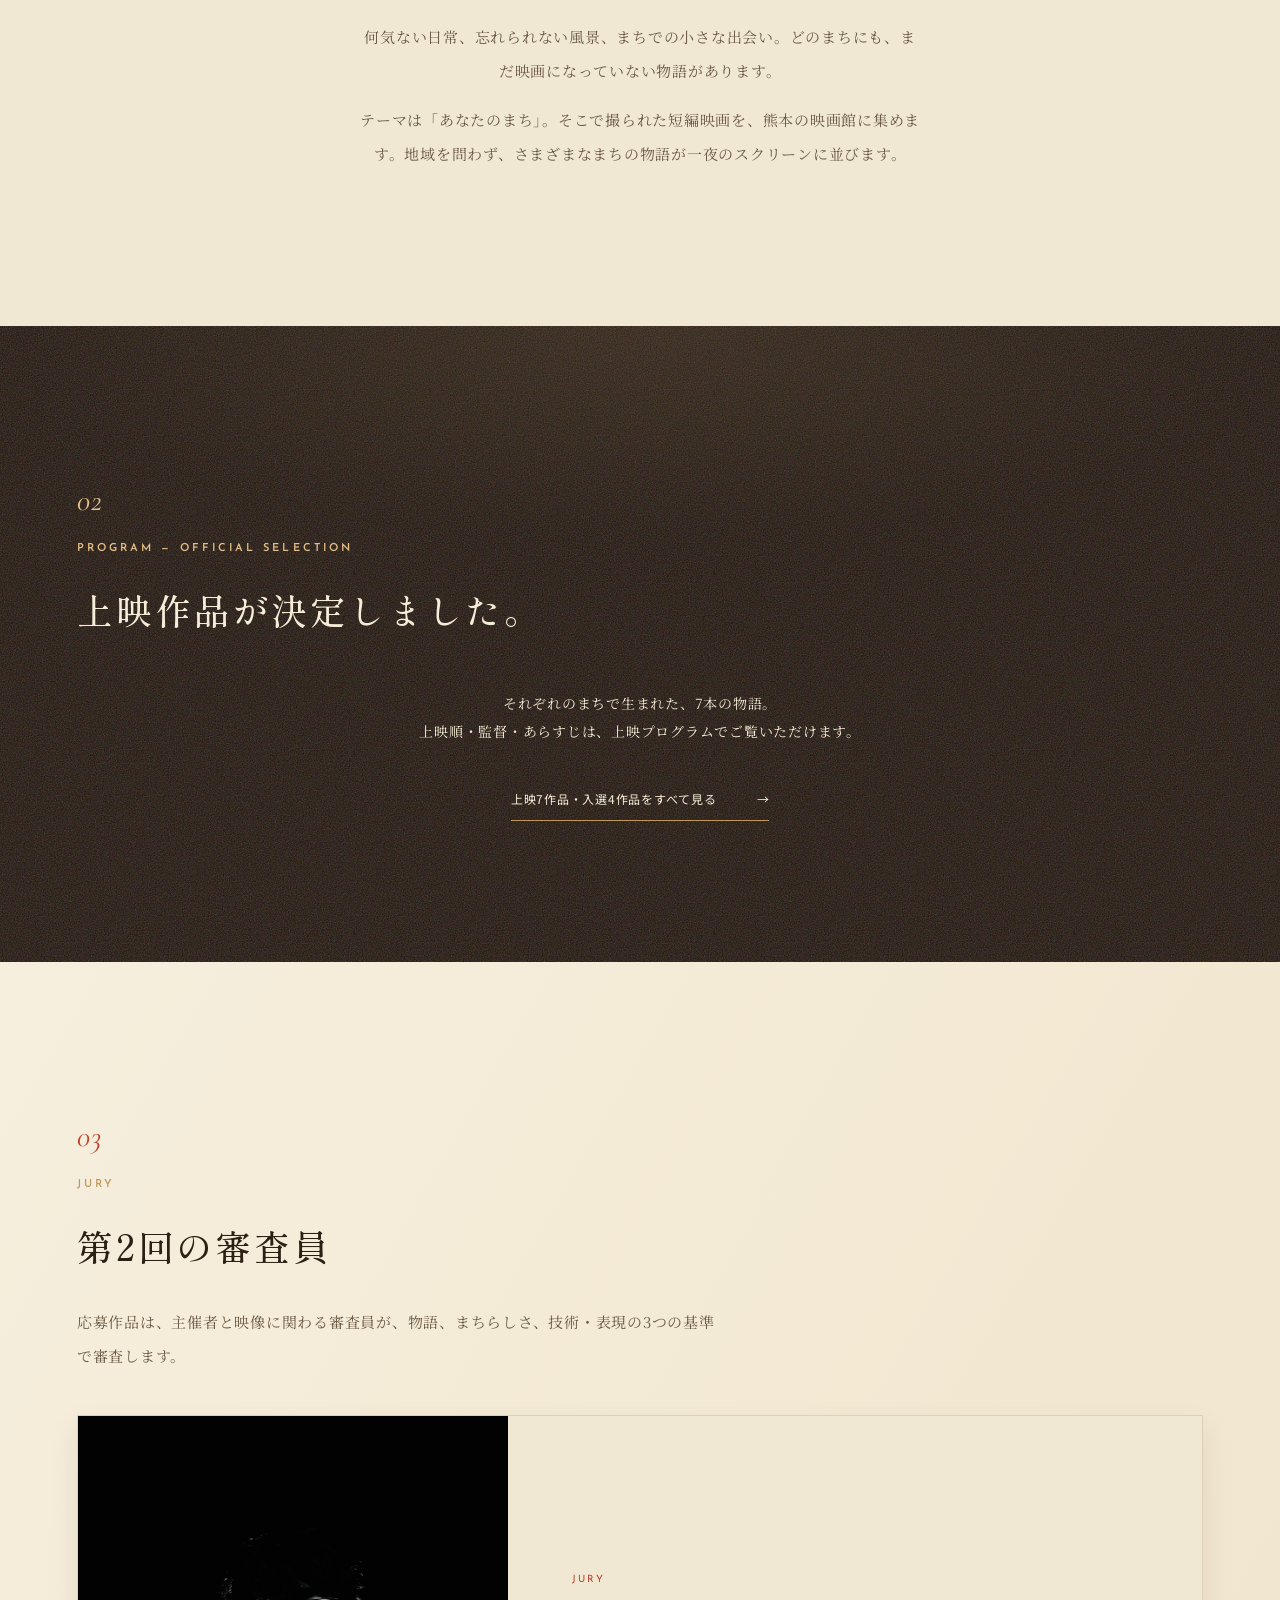
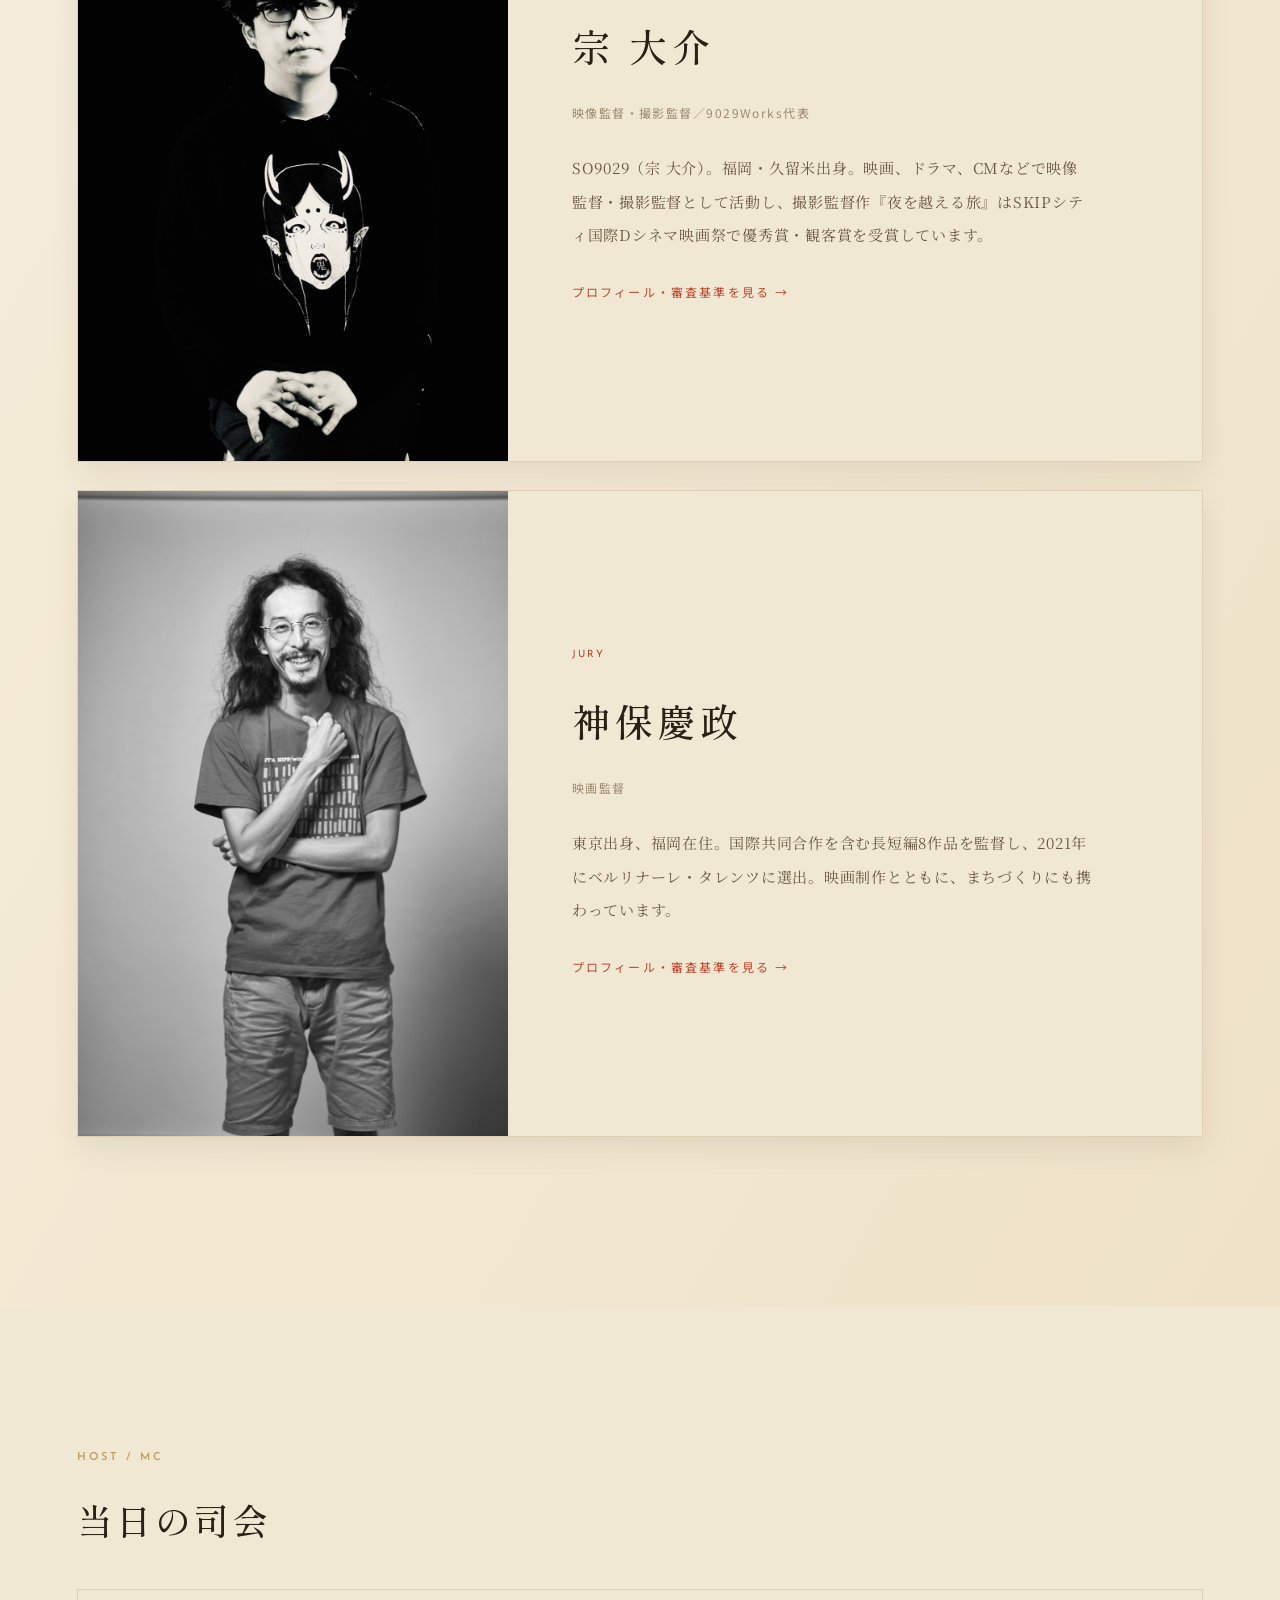
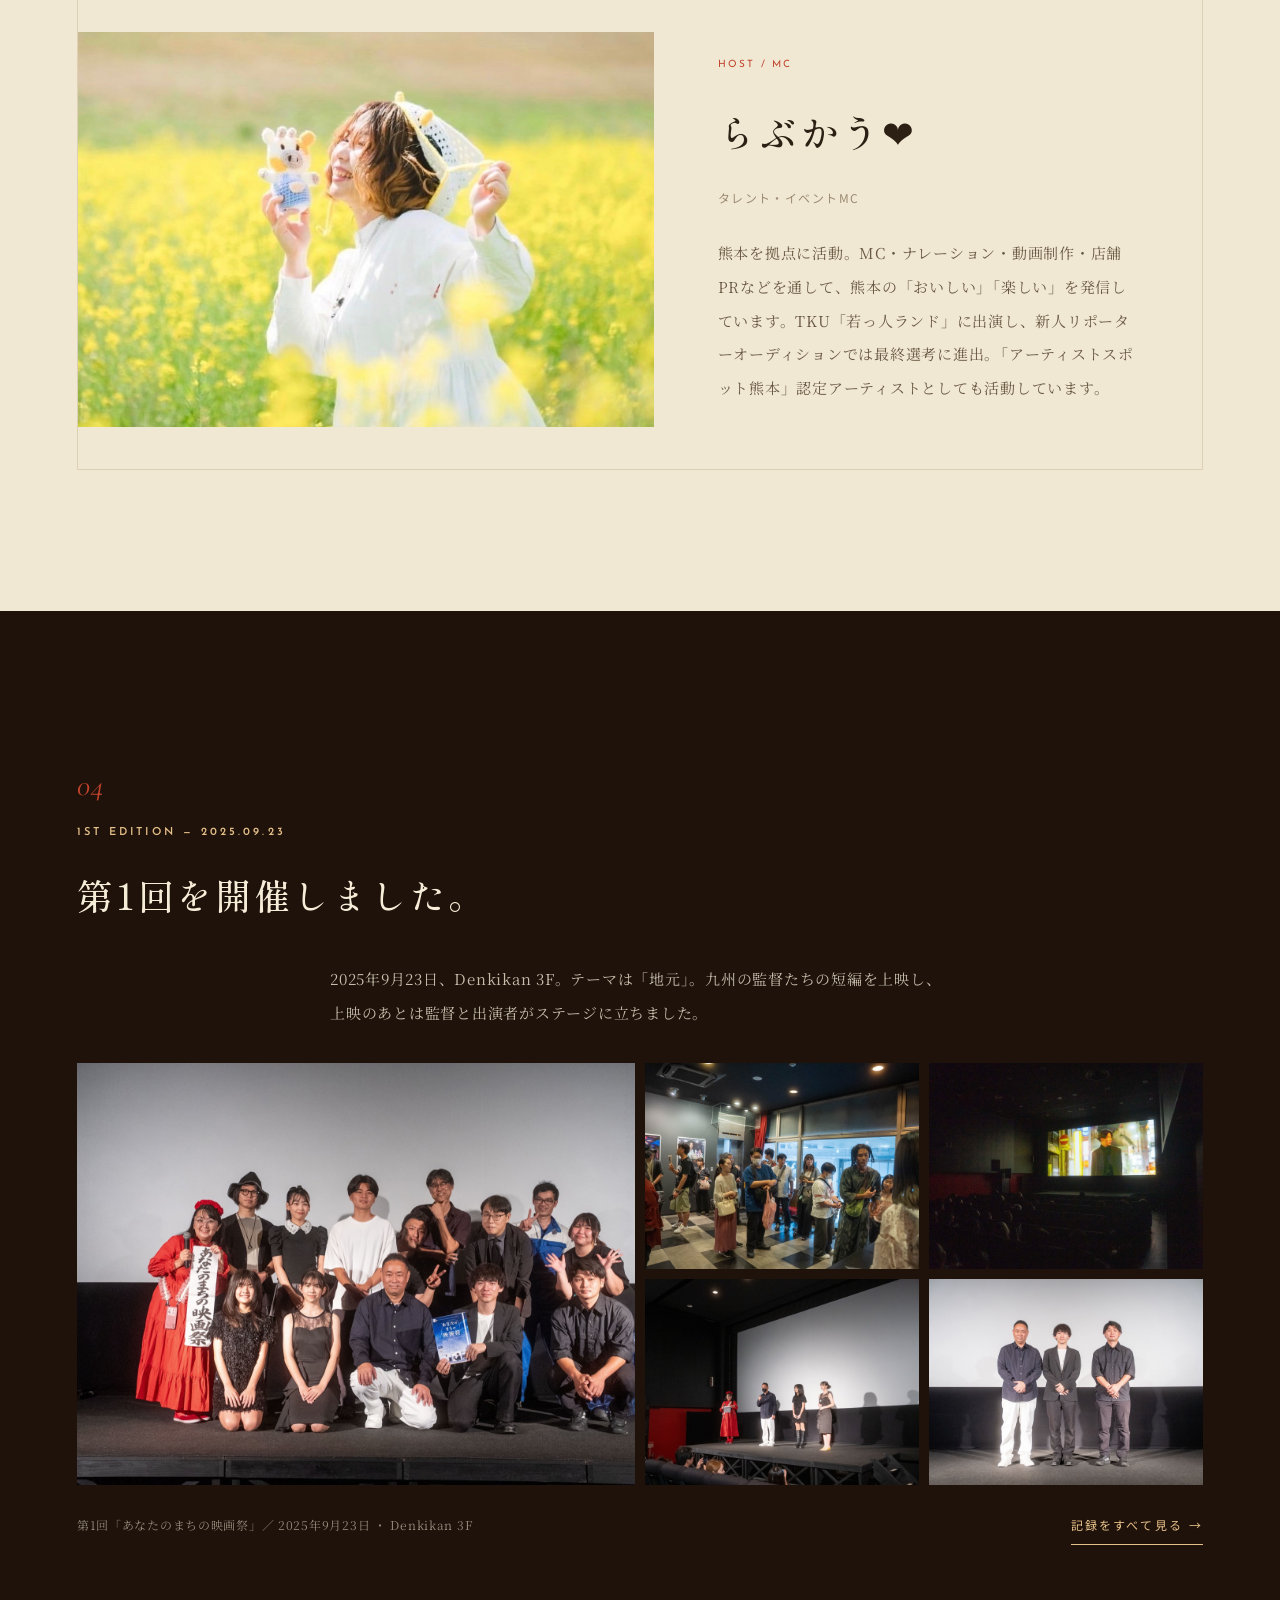
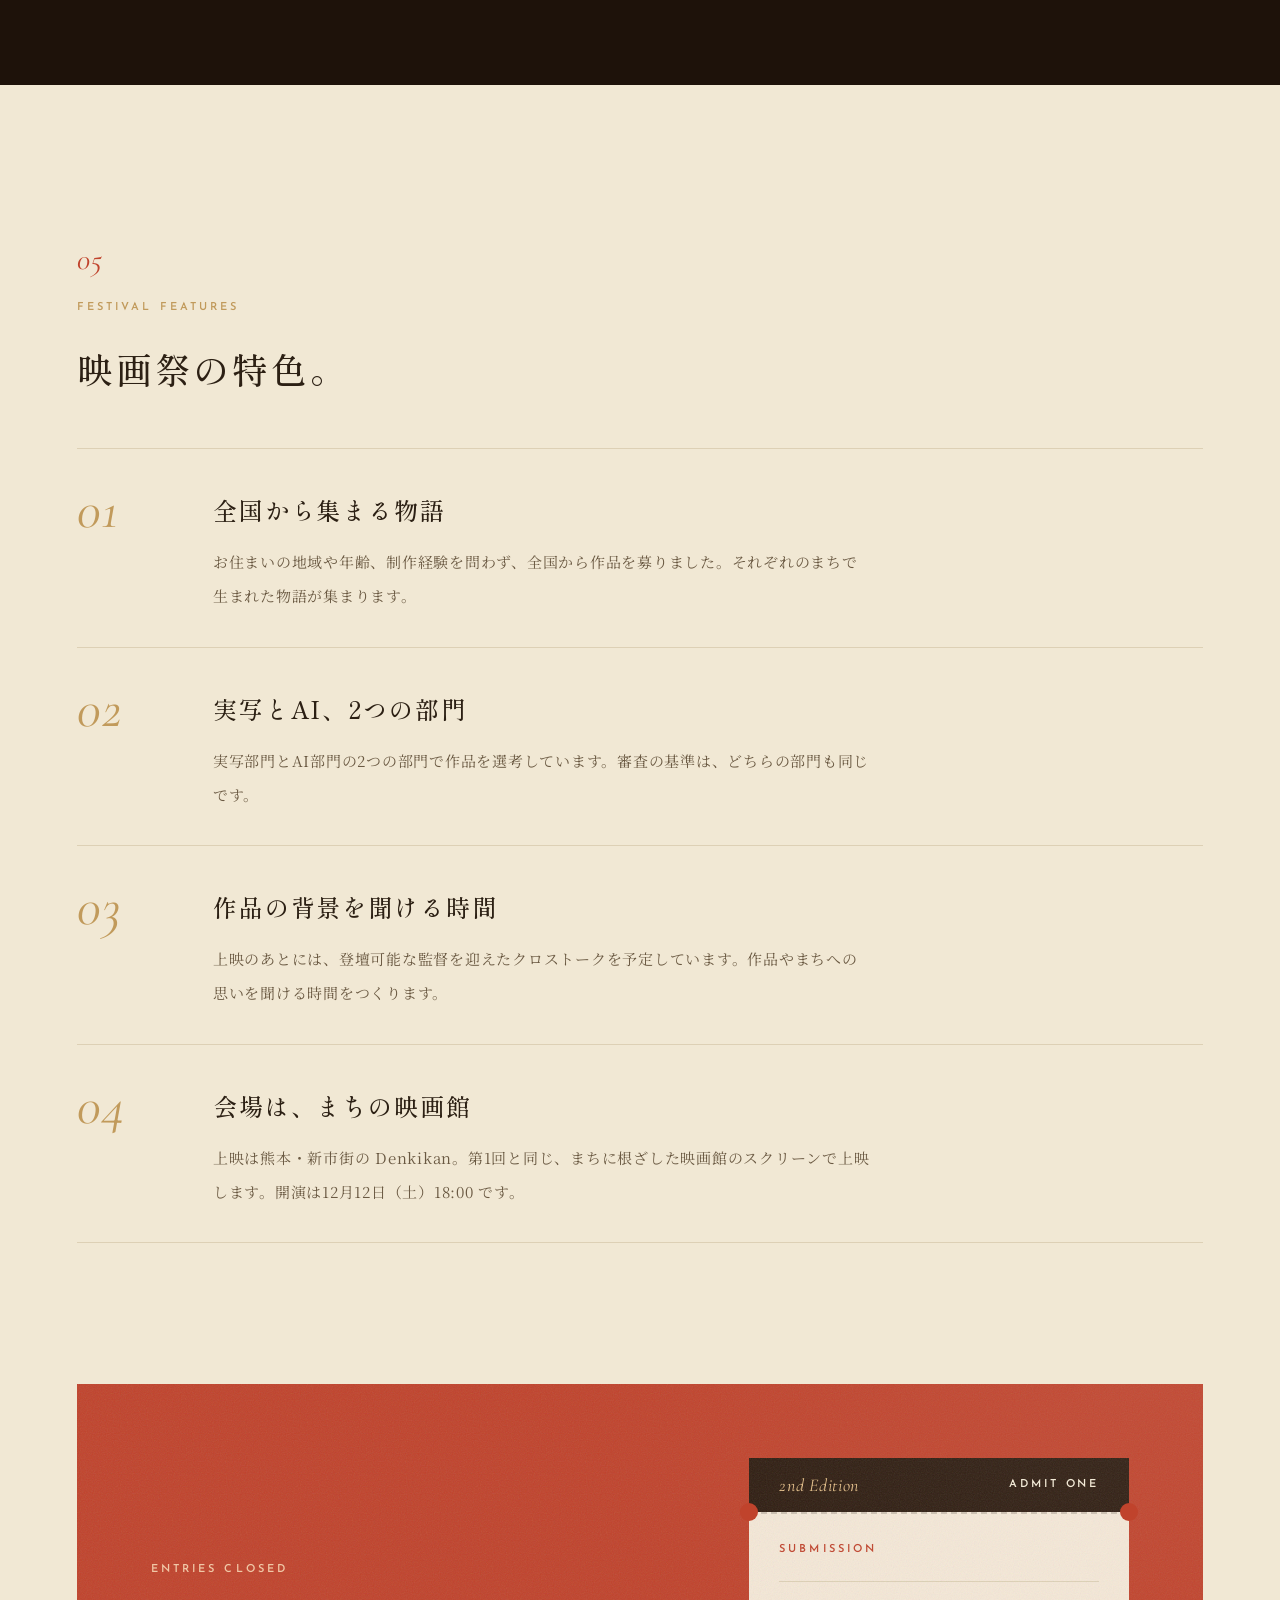
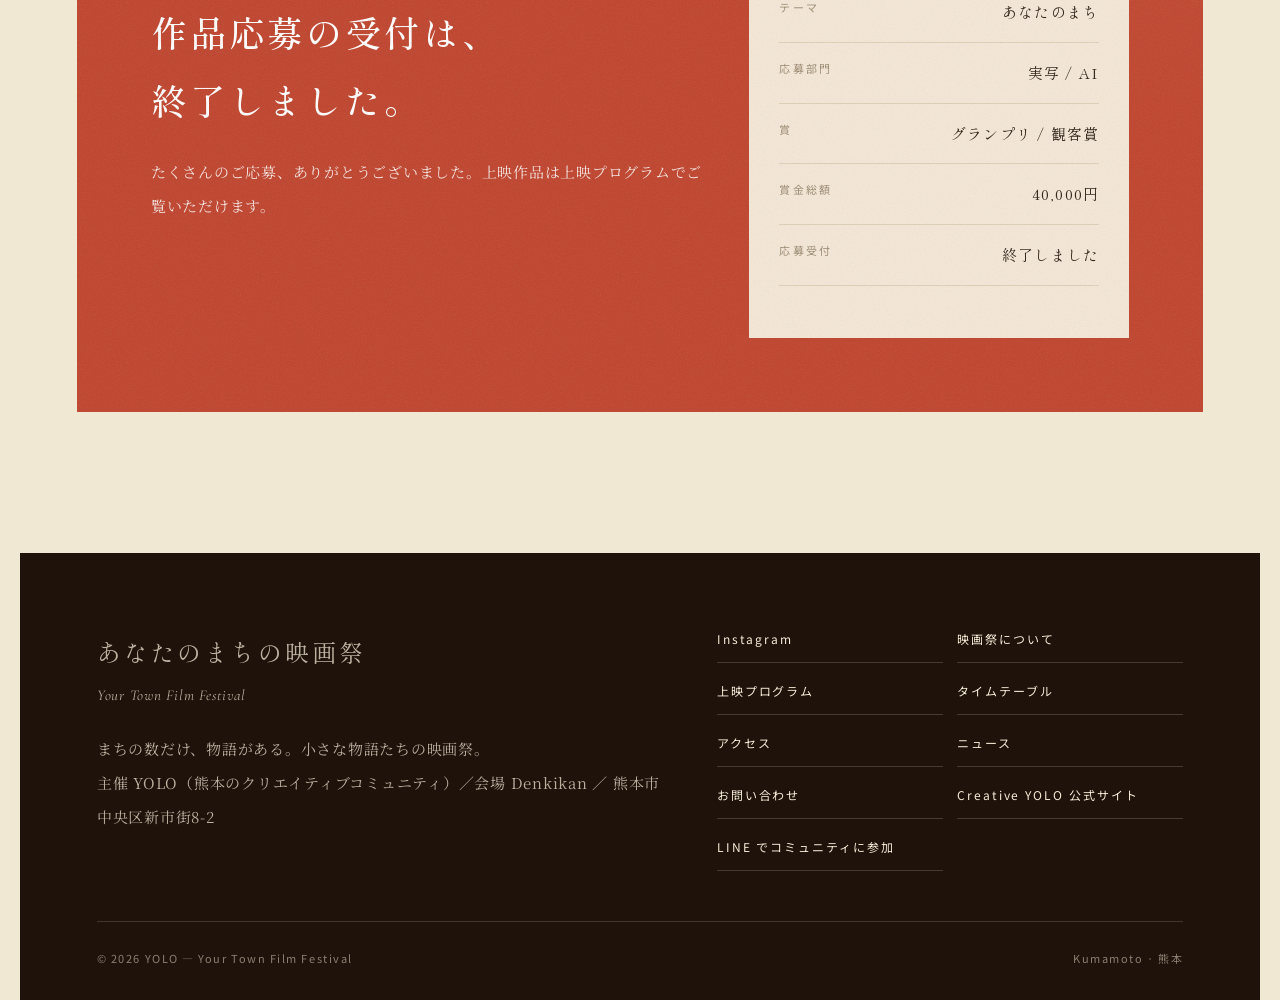
==== commit d1cc1eb0: "design: トップの上映作品紹介から3作品の画像を外す 上映7作品のうち3作品だけが画像付きで並び、作品に差があるように 見えていたため、画像を外して上映プログラムへのリンクに一本化する。  Co" ====
--- a/index.html
+++ b/index.html
@@ -167,12 +167,7 @@
         <p class="section-kicker">Program — Official Selection</p>
         <h2>上映作品が決定しました。</h2>
       </div>
-      <p class="program-preview-lead">それぞれのまちで生まれた、7本の物語。<br>作品の風景とともに、上映ラインナップをご紹介します。</p>
-      <div class="program-preview-grid">
-        <a class="program-preview-item" href="program.html#film-049"><img src="assets/program-2026/049.webp" alt="『探す未来』の場面写真" width="1440" height="613" loading="lazy"><span>前半 ／ 20分</span><h3>探す未来</h3><p>監督：なかやま　えりか</p></a>
-        <a class="program-preview-item" href="program.html#film-013"><img src="assets/program-2026/013.webp" alt="『出前少女タンポポ』の場面写真" width="1200" height="800" loading="lazy"><span>後半 ／ 25分</span><h3>出前少女タンポポ</h3><p>監督：鬼村悠希</p></a>
-        <a class="program-preview-item" href="program.html#film-008"><img src="assets/program-2026/008.webp" alt="『最後の生活』の場面写真" width="1440" height="810" loading="lazy"><span>後半 ／ 22分</span><h3>最後の生活</h3><p>監督：渡邉高章</p></a>
-      </div>
+      <p class="program-preview-lead">それぞれのまちで生まれた、7本の物語。<br>上映順・監督・あらすじは、上映プログラムでご覧いただけます。</p>
       <a class="program-preview-more" href="program.html">上映7作品・入選4作品をすべて見る <span aria-hidden="true">→</span></a>
     </section>
 
--- a/tokens.css
+++ b/tokens.css
@@ -32,4 +32,9 @@
   --program-small-size: 12px;
   --program-label-size: 11px;
   --program-leading: 2;
+  --program-index-title-size: 16px;
+  --program-index-thumb: 128px;
+  --program-index-thumb-sm: 72px;
+  --program-index-row-pad: 12px;
+  --program-index-row-pad-sm: 6px;
 }
--- a/assets/program-preview.css
+++ b/assets/program-preview.css
@@ -1,10 +1,3 @@
 .program-preview-lead { max-width: var(--program-width); margin: var(--program-space-md) auto var(--program-space-lg); text-align: center; font-size: var(--program-text-size); color: var(--cream); line-height: var(--program-leading); }
-.program-preview-grid { max-width: var(--program-width); margin: 0 auto; display: grid; grid-template-columns: repeat(3,minmax(0,1fr)); gap: var(--program-space-md); }
-.program-preview-item { display: block; min-width: 0; border-bottom: 1px solid var(--gold); padding-bottom: var(--program-space-md); }
-.program-preview-item img { width: 100%; height: auto; aspect-ratio: 3/2; object-fit: contain; background: var(--dark-2); }
-.program-preview-item > span { display: block; color: var(--dark-gold); font-family: var(--sans); font-size: var(--program-label-size); margin-top: var(--program-space-sm); }
-.program-preview-item h3 { font-family: var(--serif); font-weight: 500; font-size: var(--program-film-size); line-height: 1.6; margin-top: var(--program-space-xs); }
-.program-preview-item p { font-size: var(--program-small-size); color: var(--cream); margin-top: var(--program-space-xs); }
-.program-preview-item:hover h3, .program-preview-more:hover { color: var(--dark-gold); }
+.program-preview-more:hover { color: var(--dark-gold); }
 .program-preview-more { display: flex; align-items: center; justify-content: center; gap: var(--program-space-lg); width: fit-content; margin: var(--program-space-lg) auto 0; padding-bottom: var(--program-space-xs); border-bottom: 1px solid var(--gold); font-family: var(--sans); font-size: var(--program-small-size); }
-@media(max-width:700px) { .program-preview-grid { grid-template-columns: 1fr; gap: var(--program-space-lg); } }
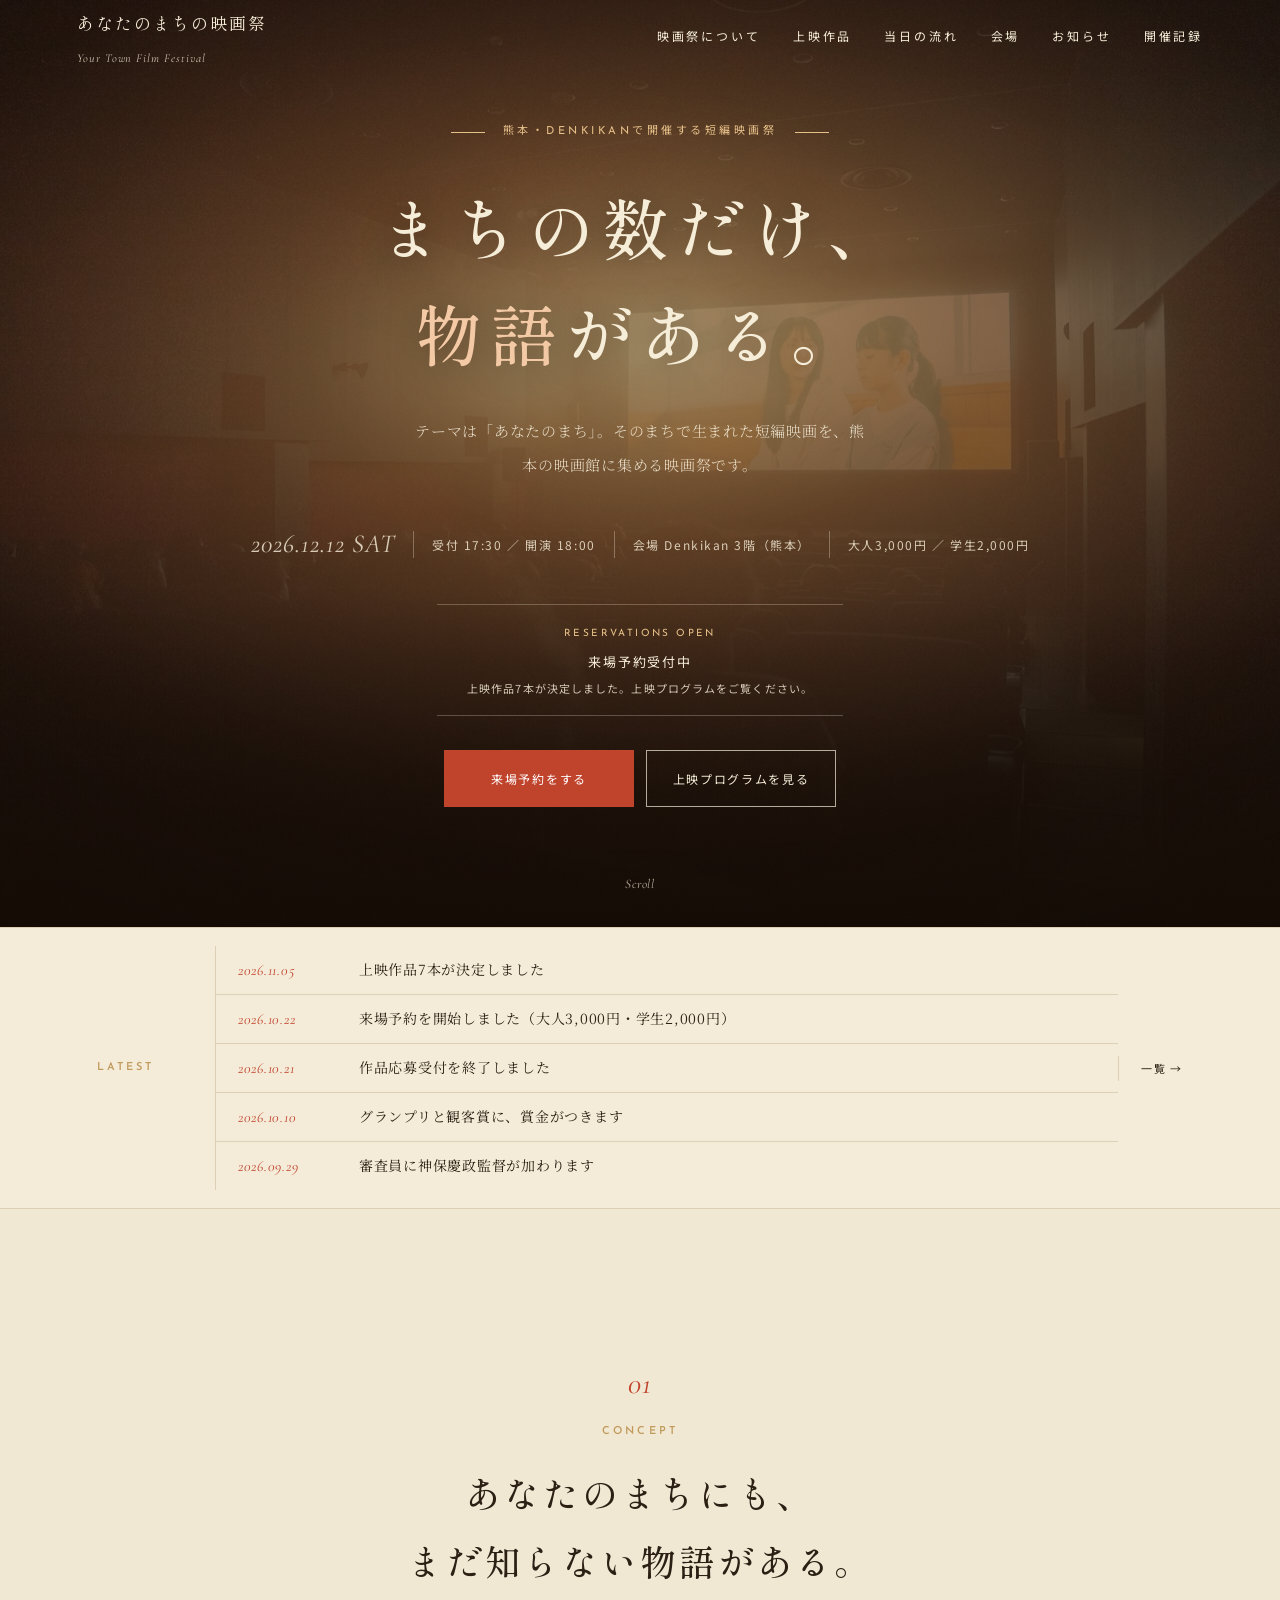
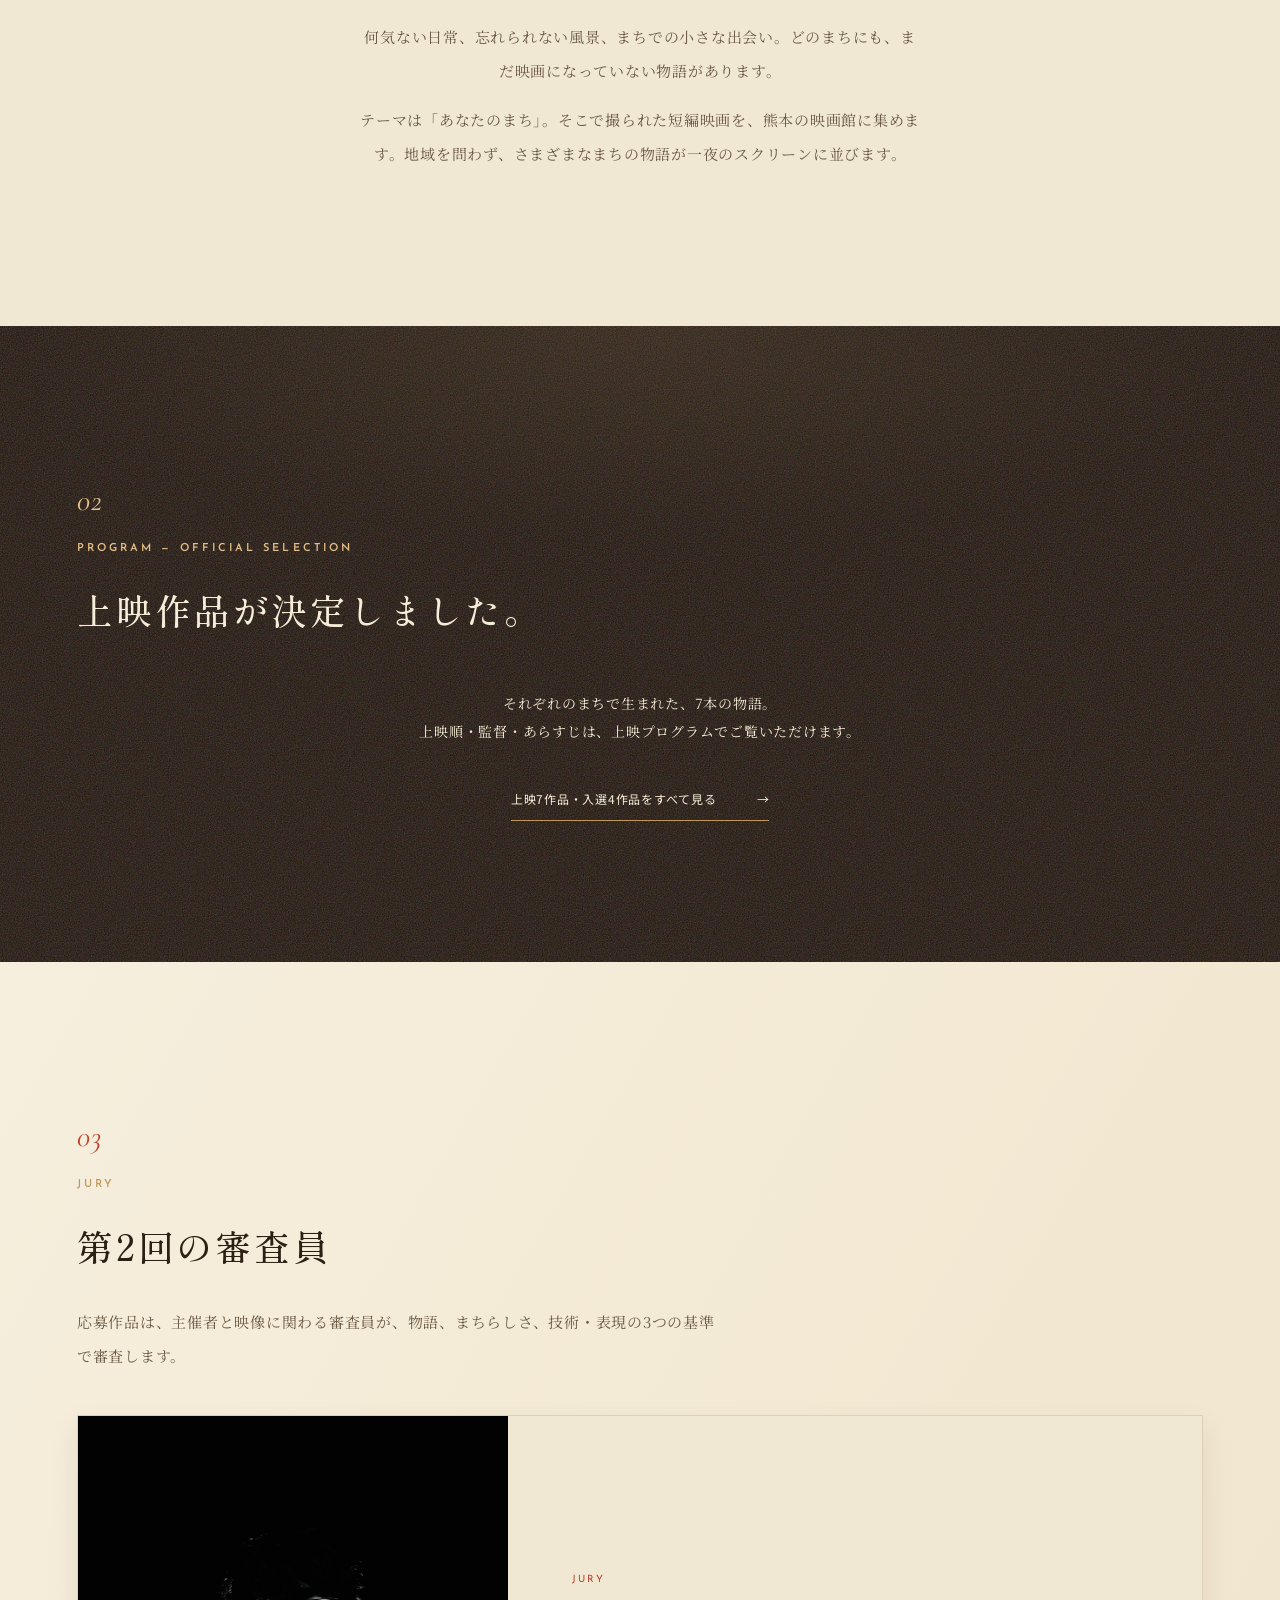
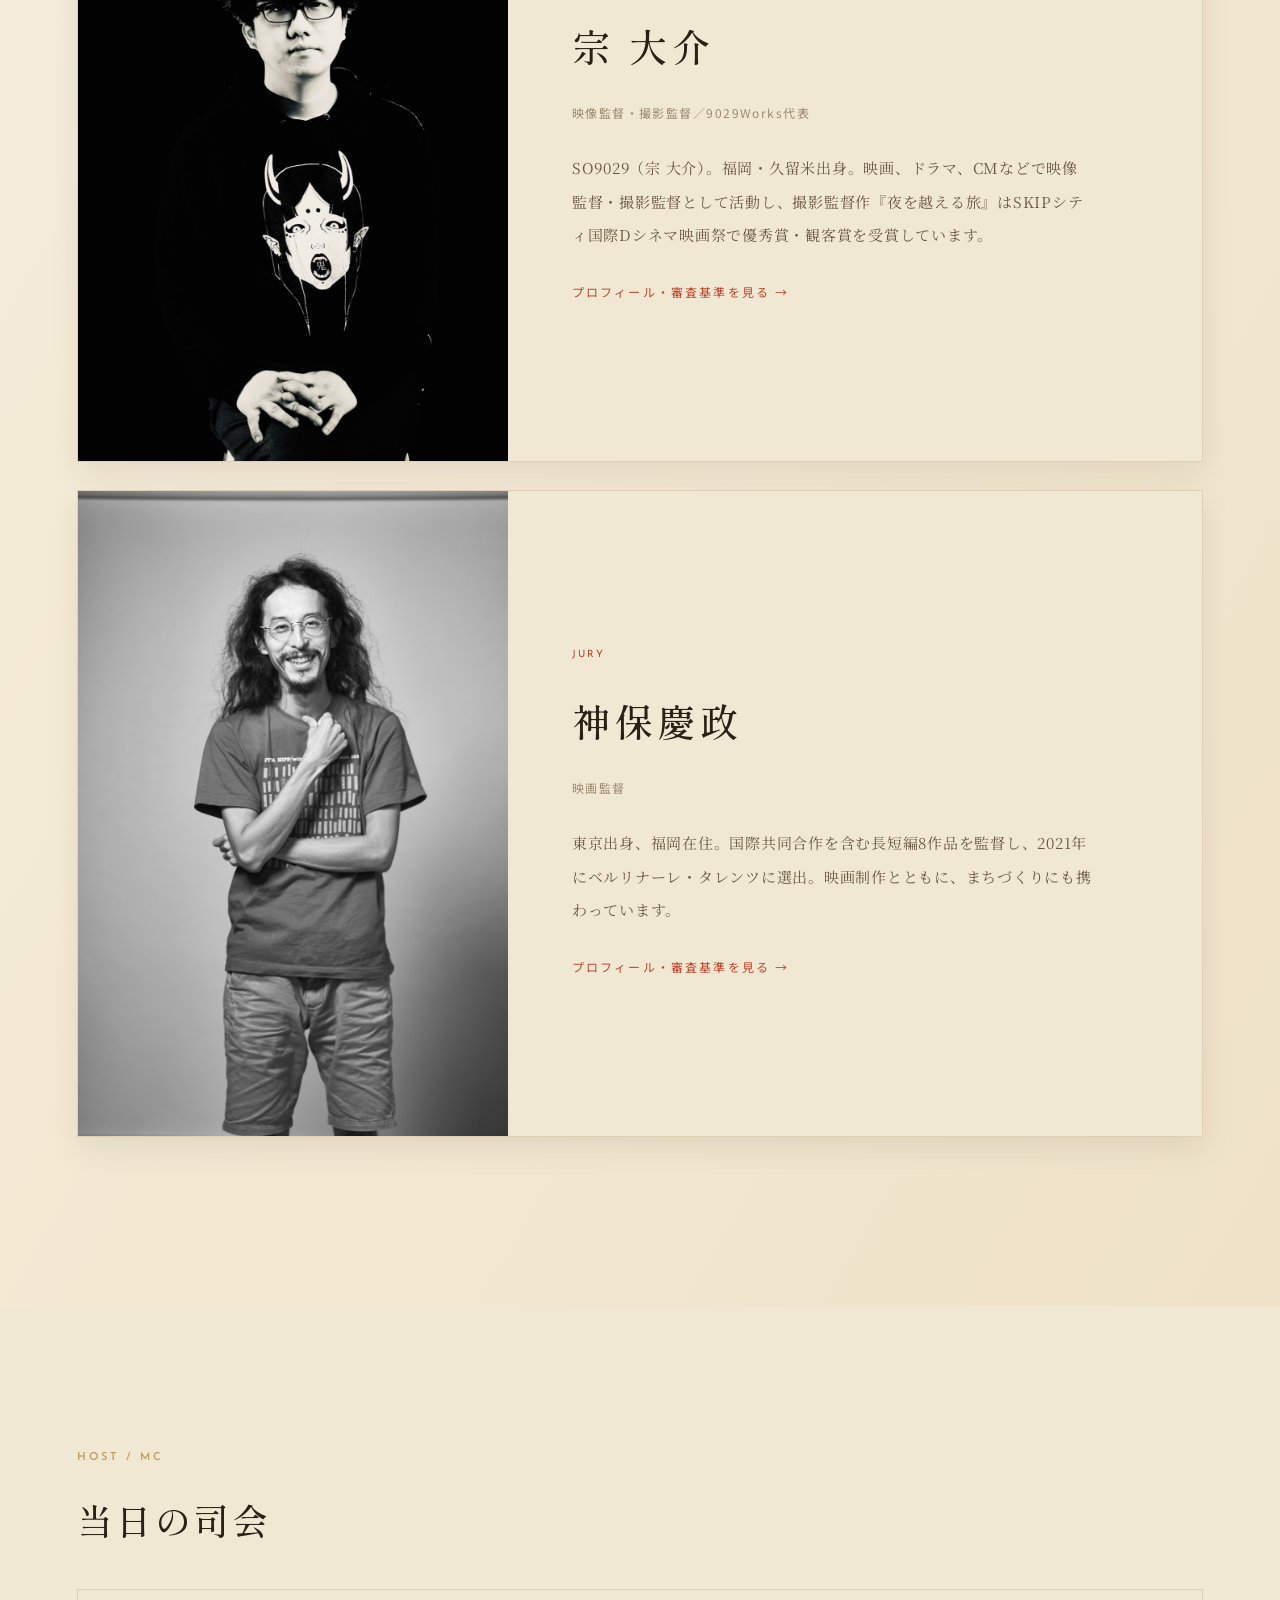
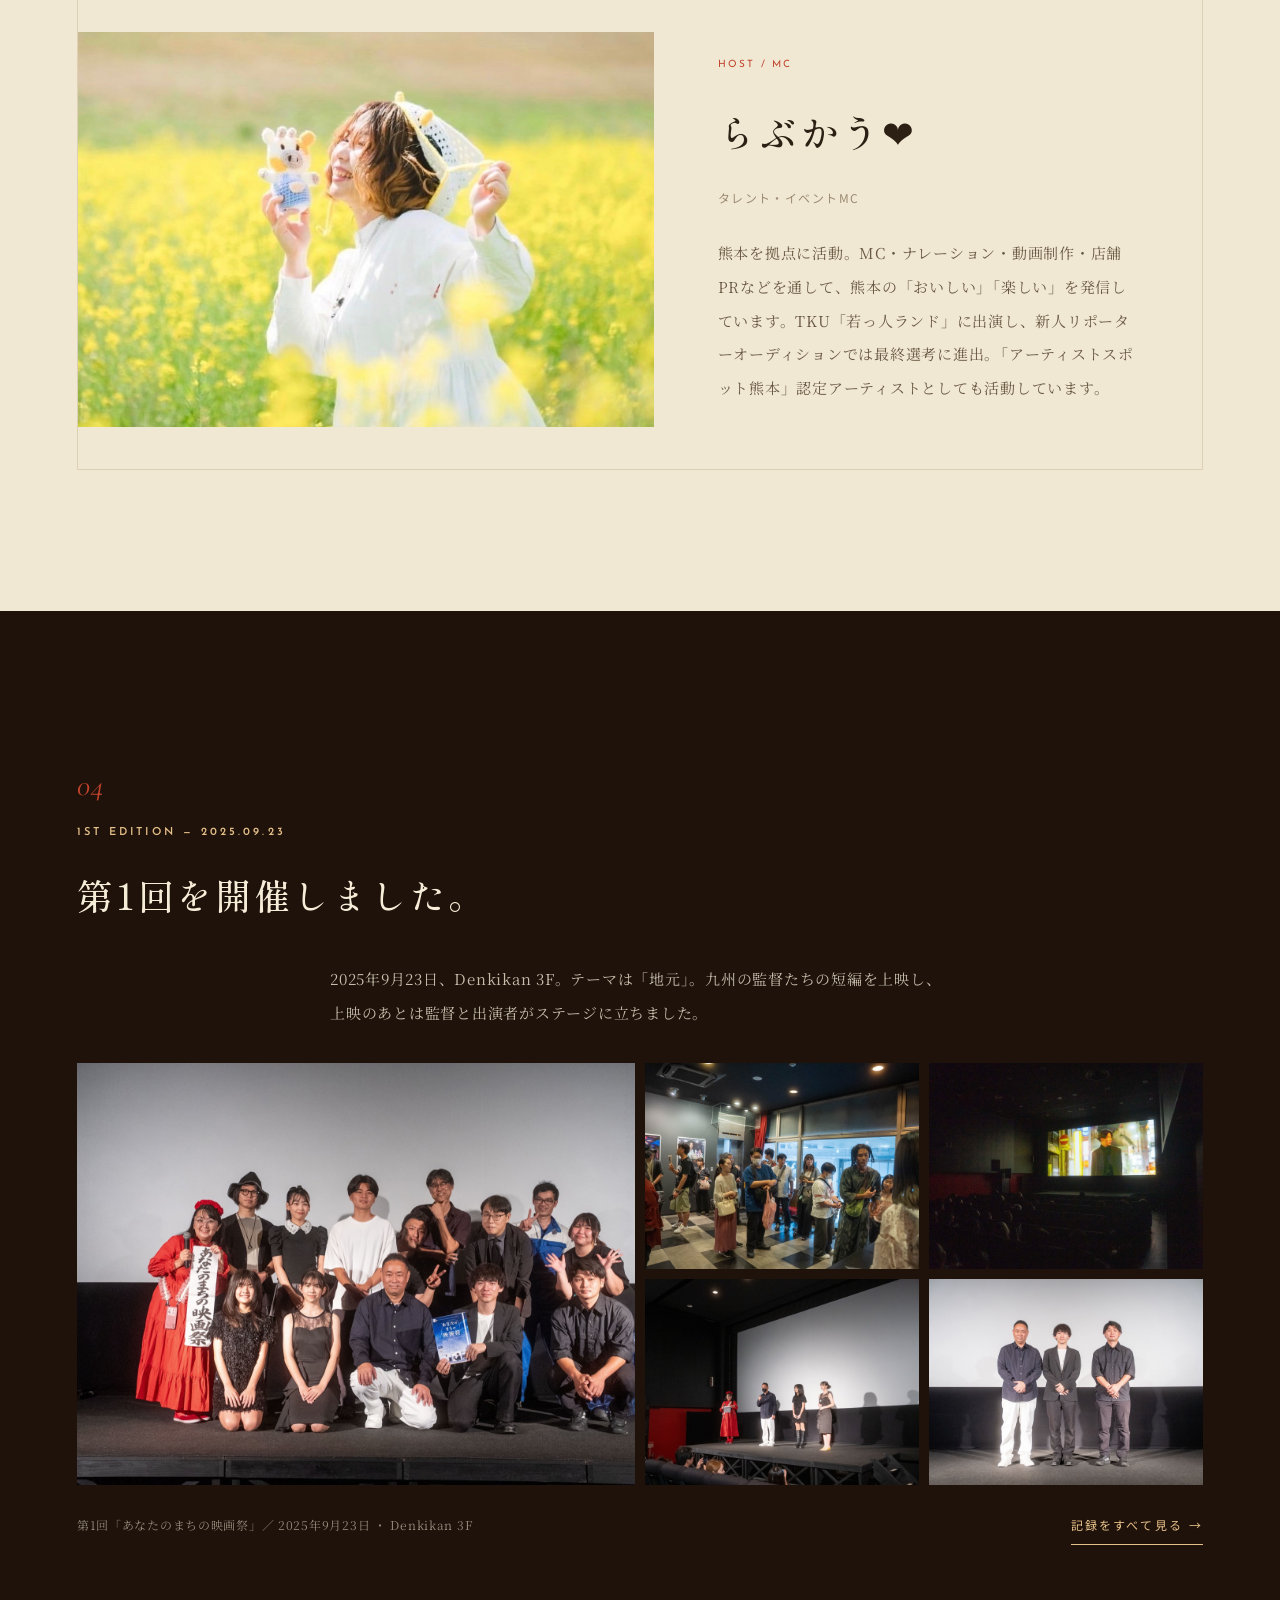
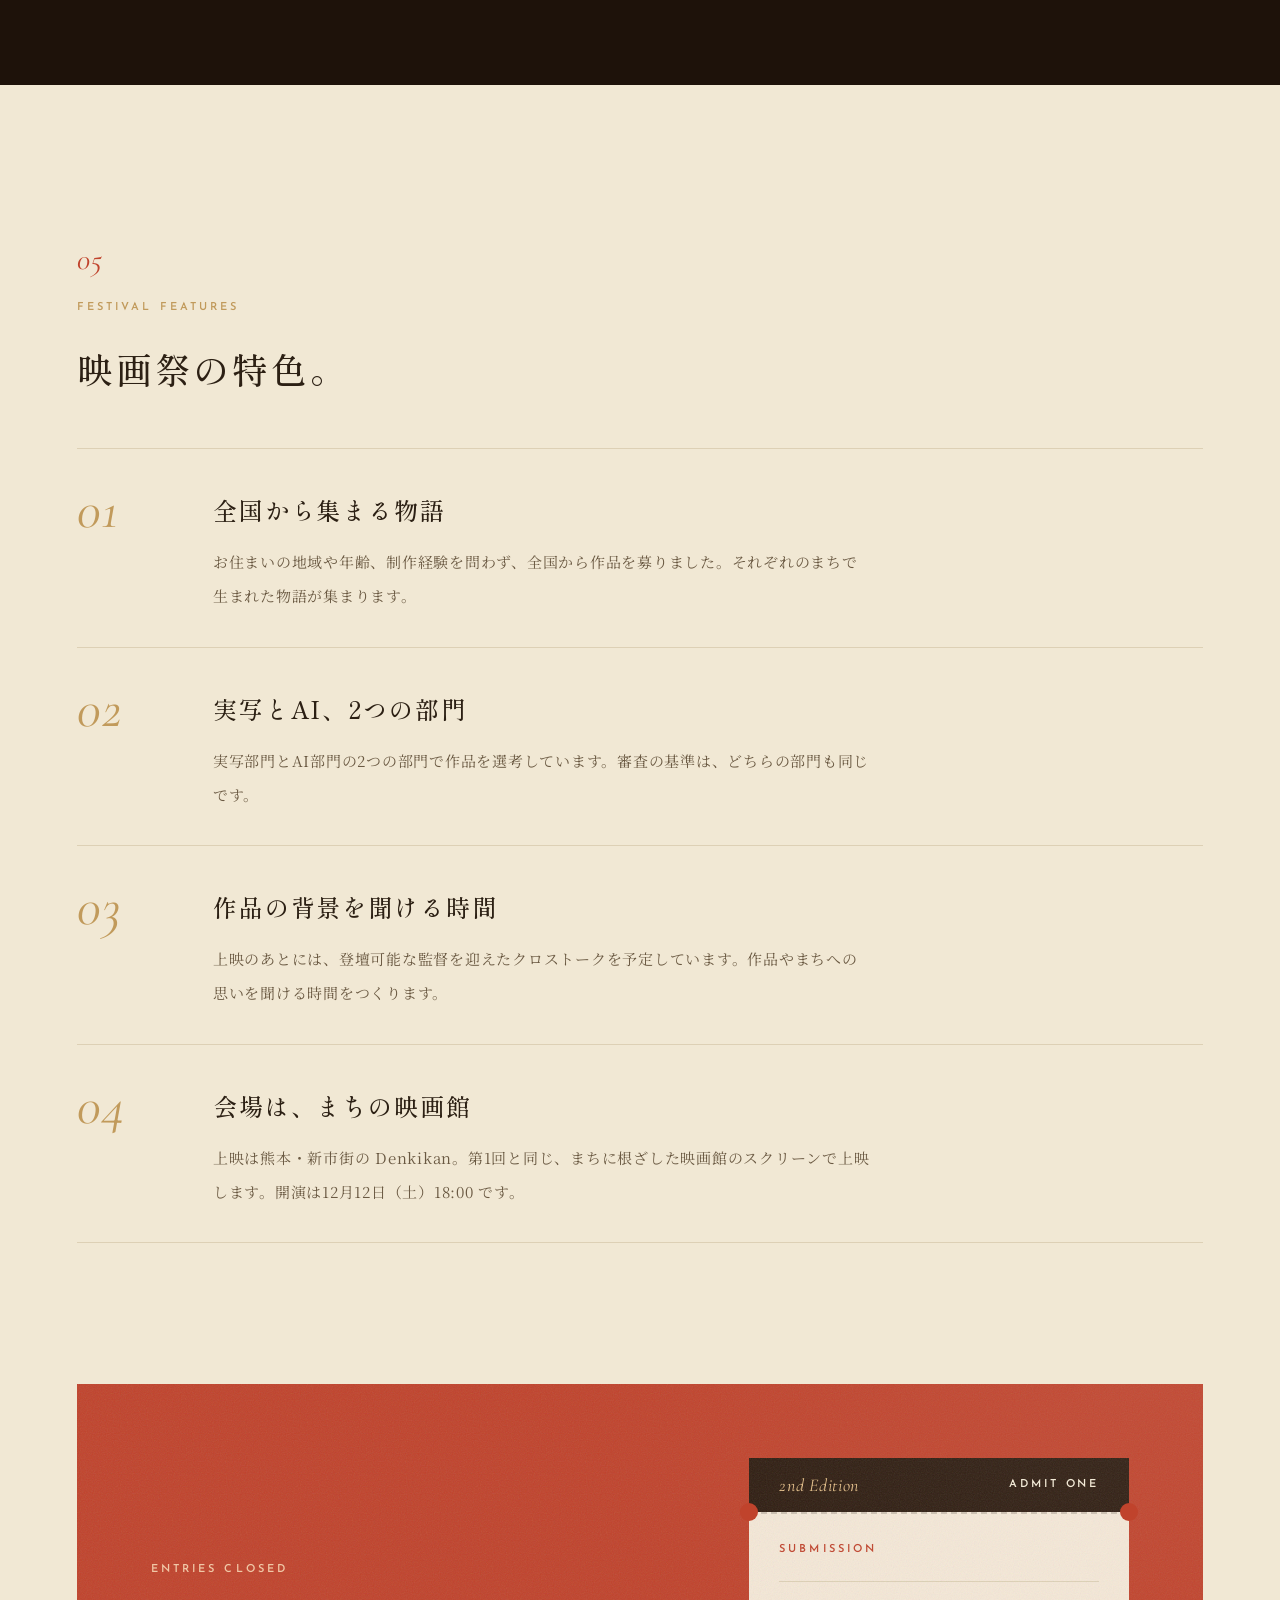
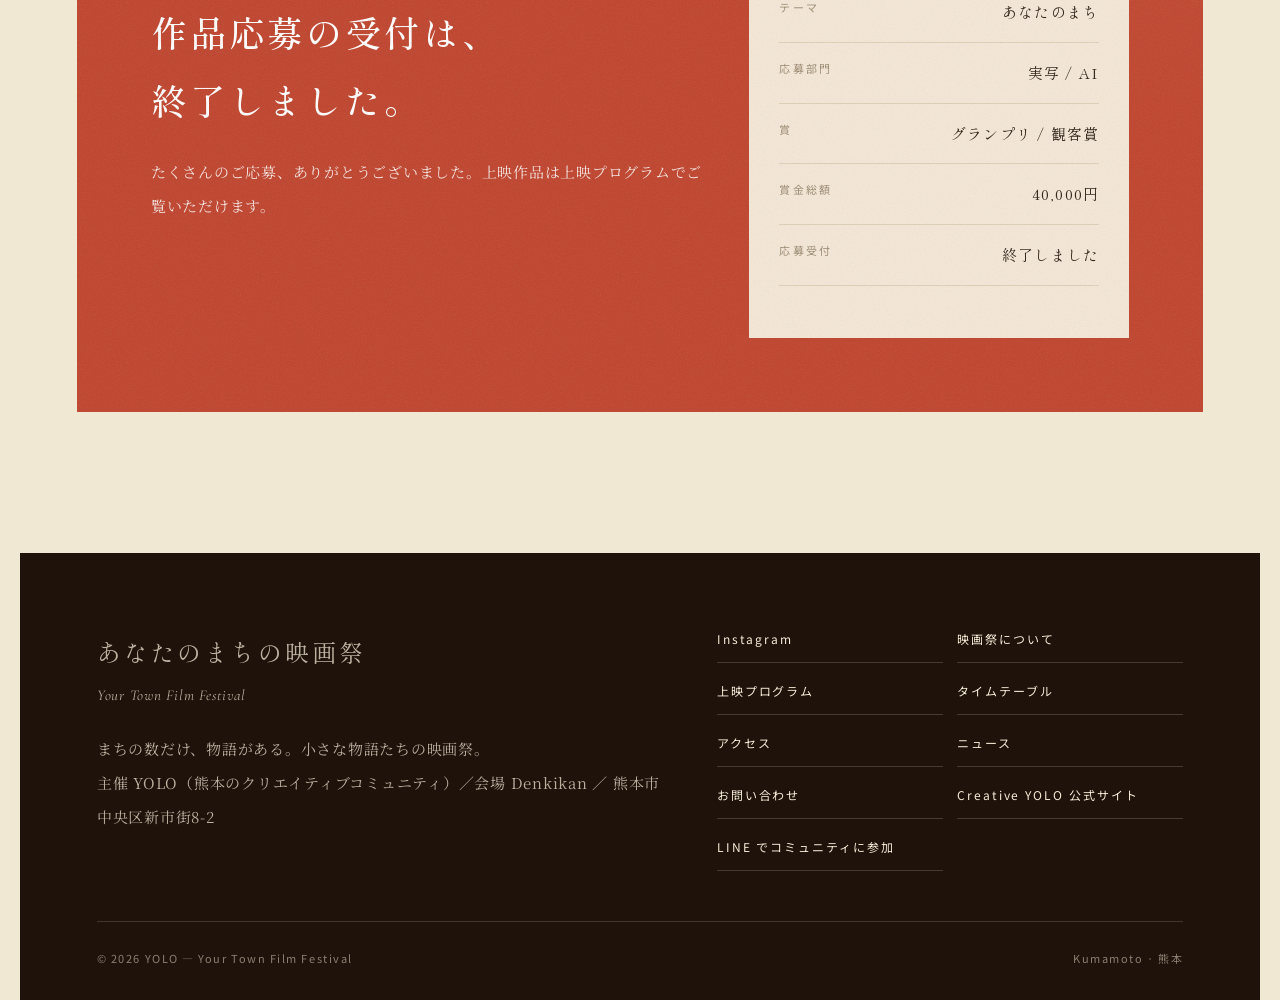
==== commit 7b50dcbf: "fix: 映画祭トップの開催概要に入場料を表示" ====
--- a/index.html
+++ b/index.html
@@ -8,11 +8,11 @@
   <meta property="og:type" content="website" />
   <meta property="og:title" content="あなたのまちの映画祭 ｜ Your Town Film Festival" />
   <meta property="og:description" content="12月12日、熊本・Denkikan 3階で開催。来場予約受付中。大人3,000円・学生2,000円、当日現金払い。上映作品7本が決定しました。" />
-  <meta property="og:url" content="https://yolo-film-festival.vercel.app/" />
-  <meta property="og:image" content="https://yolo-film-festival.vercel.app/assets/og-image.jpg" />
+  <meta property="og:url" content="https://festival.creativeyolo.com/" />
+  <meta property="og:image" content="https://festival.creativeyolo.com/assets/og-image.jpg" />
   <meta property="og:locale" content="ja_JP" />
   <meta name="twitter:card" content="summary_large_image" />
-  <link rel="canonical" href="https://yolo-film-festival.vercel.app/" />
+  <link rel="canonical" href="https://festival.creativeyolo.com/" />
   <link rel="icon" href="favicon.svg" type="image/svg+xml" />
   <link rel="icon" href="data:image/svg+xml,%3Csvg xmlns='http://www.w3.org/2000/svg' viewBox='0 0 64 64'%3E%3Crect width='64' height='64' fill='%23C0432C'/%3E%3Cpath d='M25 19v26l22-13z' fill='%23F7F0DF'/%3E%3C/svg%3E" />
   <link rel="preconnect" href="https://fonts.googleapis.com" />
@@ -41,8 +41,8 @@
     "eventStatus": "https://schema.org/EventScheduled",
     "eventAttendanceMode": "https://schema.org/OfflineEventAttendanceMode",
     "description": "テーマは「あなたのまち」。短編映画が集まる映画祭。実写部門とAI部門の2部門で、上映作品7本が決定しました。",
-    "image": "https://yolo-film-festival.vercel.app/assets/og-image.jpg",
-    "url": "https://yolo-film-festival.vercel.app/",
+    "image": "https://festival.creativeyolo.com/assets/og-image.jpg",
+    "url": "https://festival.creativeyolo.com/",
     "location": {
       "@type": "MovieTheater",
       "name": "Denkikan 3階",
@@ -58,7 +58,7 @@
     "organizer": {
       "@type": "Organization",
       "name": "YOLO FILM FESTIVAL 実行委員会",
-      "url": "https://yolo-film-festival.vercel.app/"
+      "url": "https://festival.creativeyolo.com/"
     }
   }
   </script>
@@ -66,8 +66,8 @@
     {
       "@context": "https://schema.org",
       "@type": "WebSite",
-      "@id": "https://yolo-film-festival.vercel.app/#website",
-      "url": "https://yolo-film-festival.vercel.app/",
+      "@id": "https://festival.creativeyolo.com/#website",
+      "url": "https://festival.creativeyolo.com/",
       "name": "あなたのまちの映画祭",
       "alternateName": ["YOLO FILM FESTIVAL", "Your Town Film Festival"]
     }
@@ -121,6 +121,7 @@
           <span class="year">2026.12.12 SAT</span>
           <span>受付 17:30 ／ 開演 18:00</span>
           <span>会場 Denkikan 3階（熊本）</span>
+          <span>大人3,000円 ／ 学生2,000円</span>
         </div>
         <div class="hero__deadline" role="status">
           <span class="hero__deadline-label">Reservations Open</span>
@@ -128,7 +129,7 @@
           <span class="hero__deadline-notes" id="program-announcement">上映作品7本が決定しました。上映プログラムをご覧ください。</span>
         </div>
         <div class="hero__actions" aria-label="映画祭の主な案内">
-          <a class="hero__button hero__button--primary" href="https://yolo-tickets.vercel.app/yolo-ff-20261212/reserve" aria-describedby="program-announcement">来場予約をする</a>
+          <a class="hero__button hero__button--primary" href="https://tickets.creativeyolo.com/yolo-ff-20261212/reserve" aria-describedby="program-announcement">来場予約をする</a>
           <a class="hero__button" href="program.html">上映プログラムを見る</a>
         </div>
       </div>
